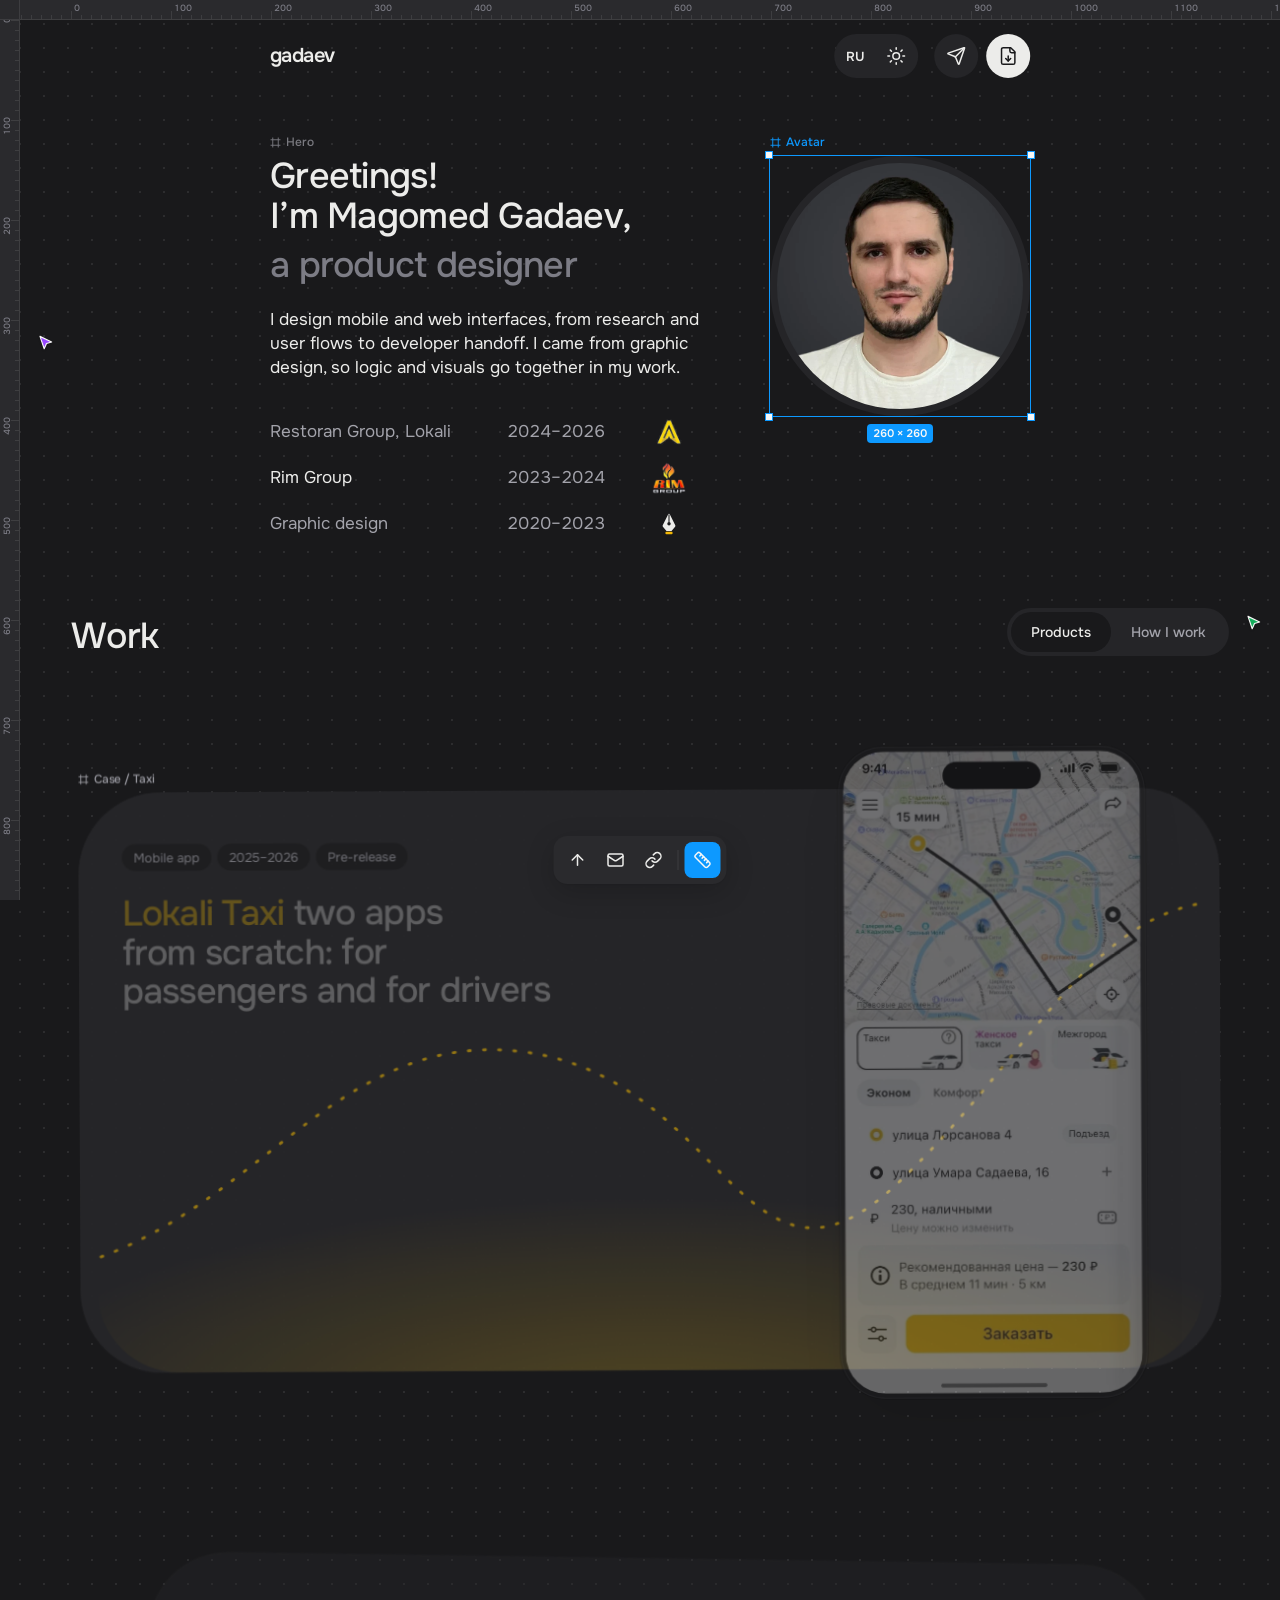
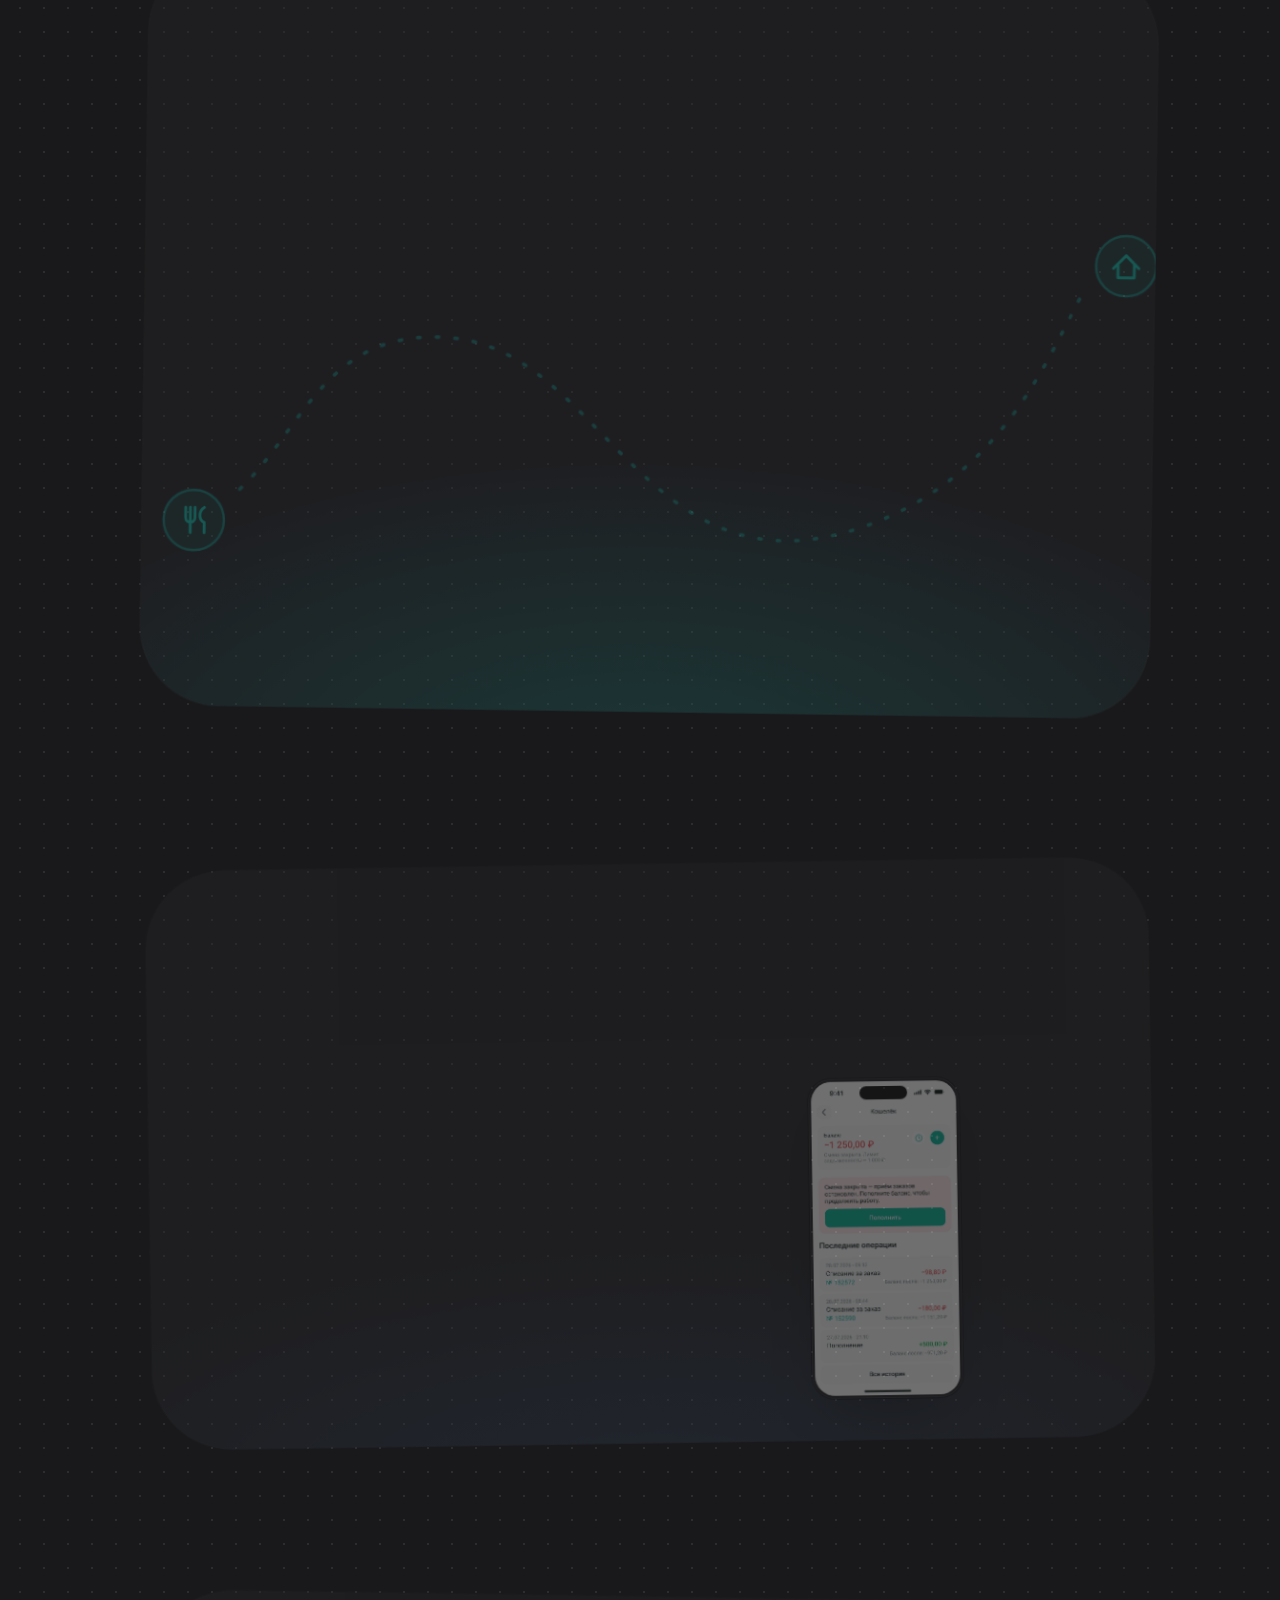
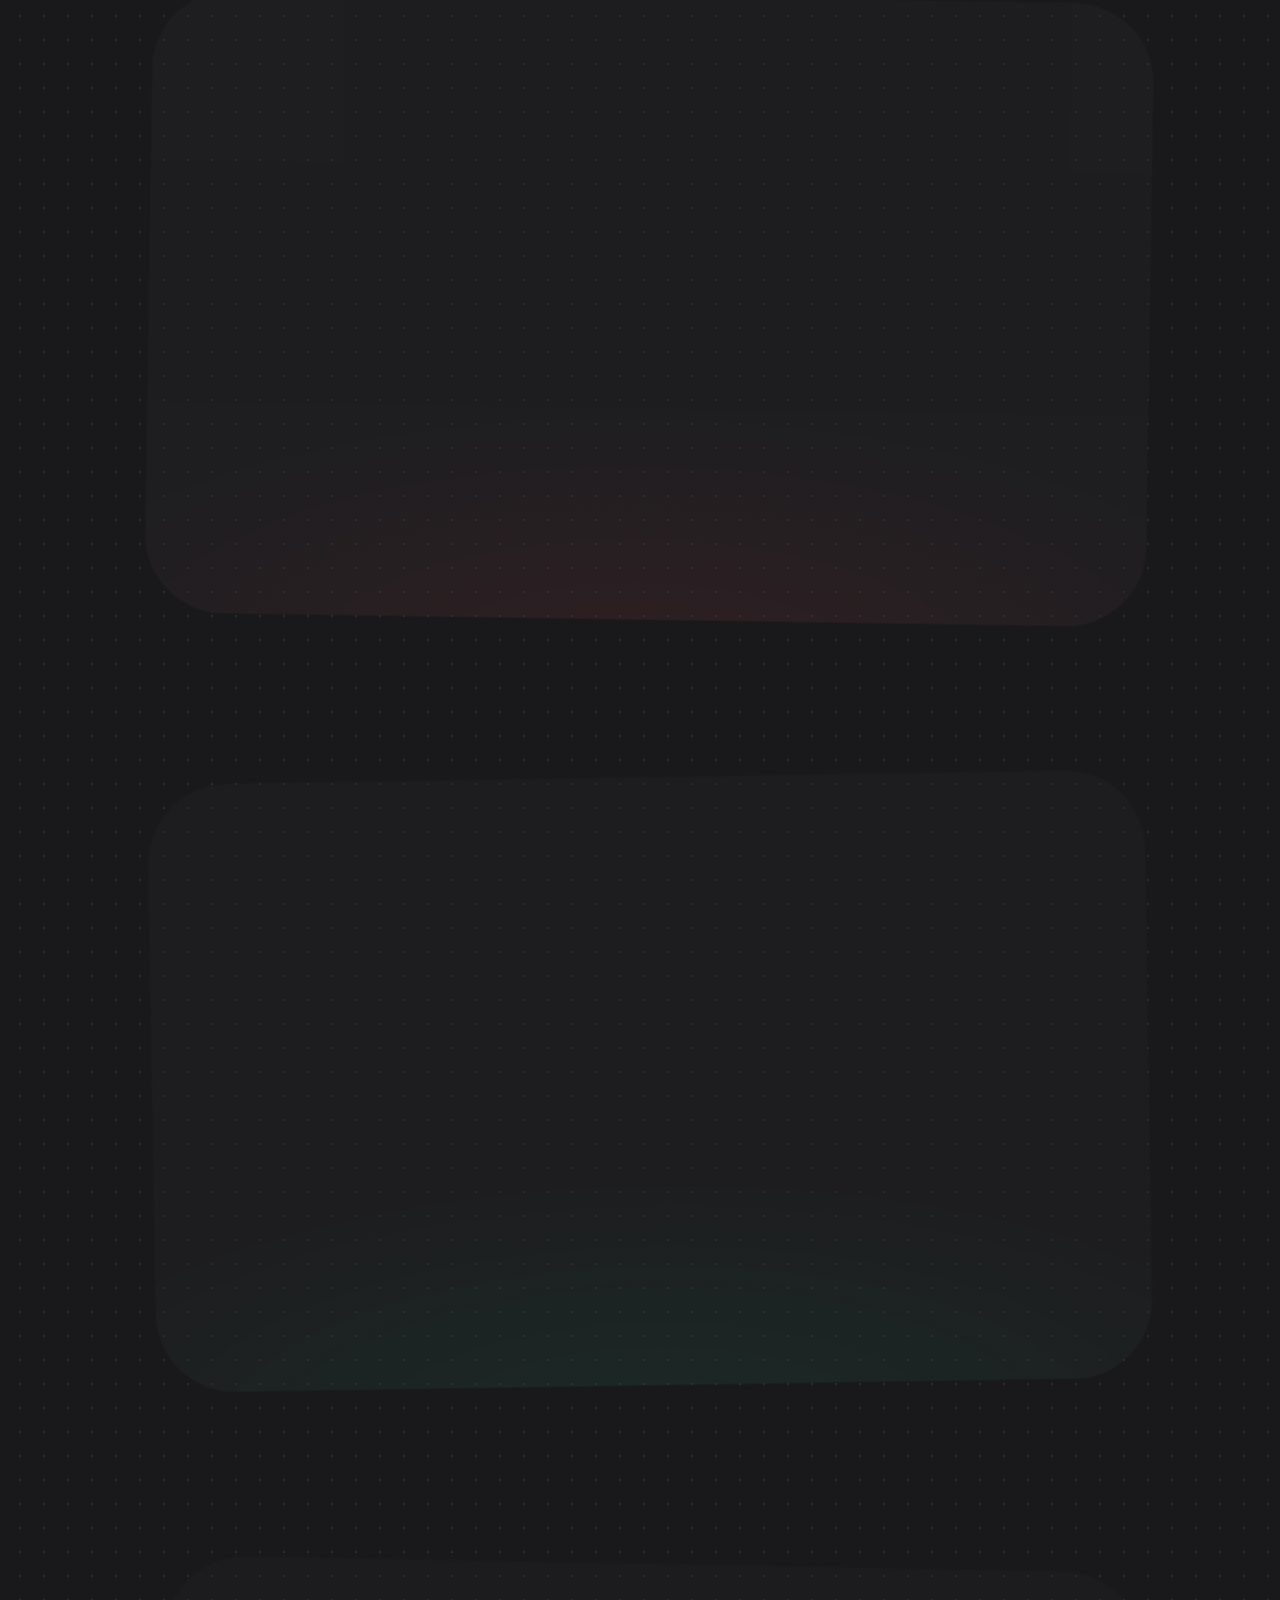
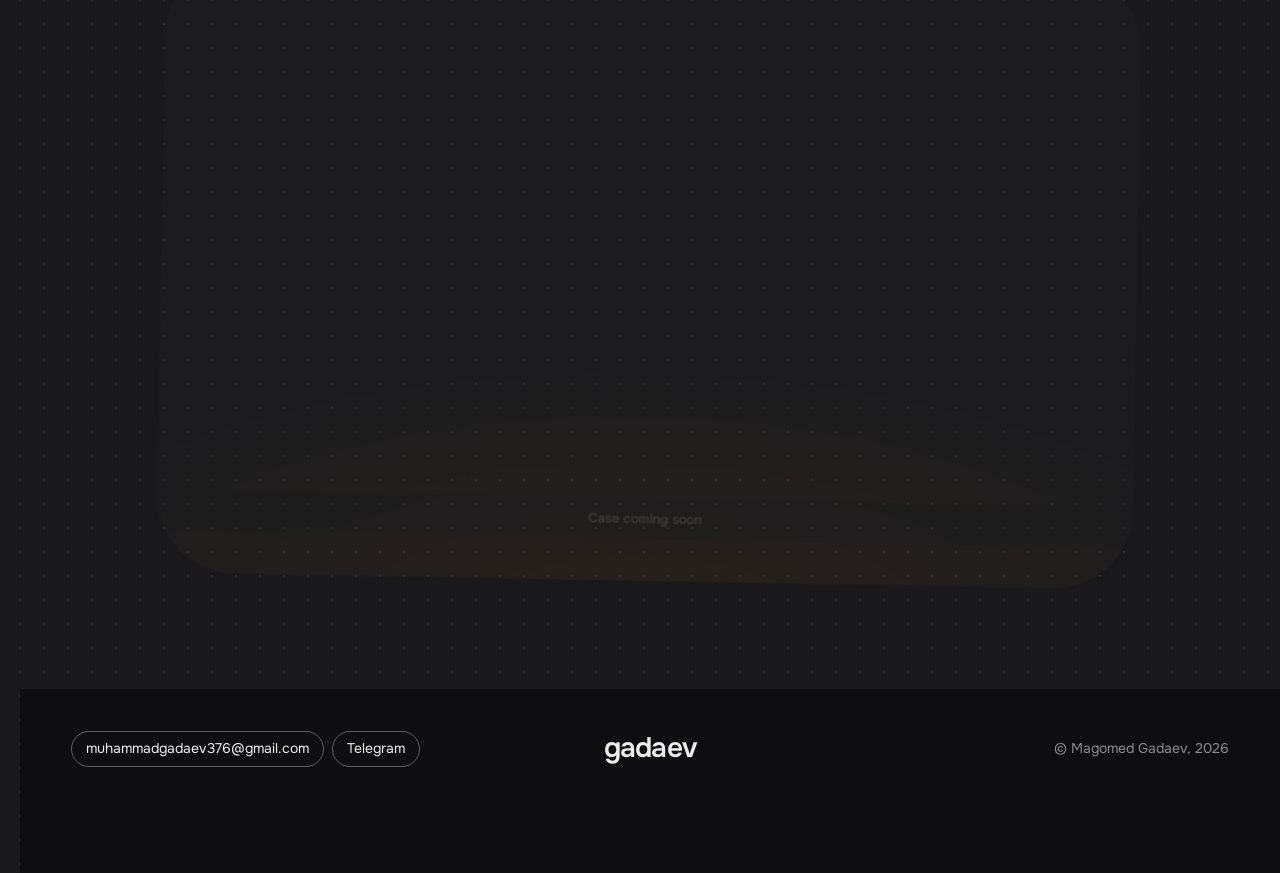
==== index.html @ 29cbfd42 "Кейс «Локали Ресторан» Страница кейса: контекст, тариф доставки с тремя схемами и информером, корзин" ====
<!doctype html>
<html class="fig" lang="ru" data-lang="ru" data-title-ru="Магомед Гадаев | Product Designer" data-title-en="Magomed Gadaev | Product Designer">
<head>
<meta charset="utf-8">
<!-- Страницы всегда перепроверяются у сервера: адреса стилей, скриптов и картинок несут хэш,
     поэтому кэшировать надо их, а не страницу, иначе правка доезжает только через десять минут. -->
<meta http-equiv="cache-control" content="no-cache">
<meta name="viewport" content="width=device-width, initial-scale=1, viewport-fit=cover">
<title>Магомед Гадаев | Product Designer</title>
<meta name="description" content="Проектирую мобильные и веб-интерфейсы: от исследований и пользовательских сценариев до передачи в разработку.">
<meta name="theme-color" content="#19191B">
<link rel="icon" type="image/svg+xml" href="favicon.svg">
<link rel="alternate icon" type="image/webp" href="assets/img/portrait-studio.webp?v=57e02b39">
<link rel="preload" href="assets/fonts/onest.woff" as="font" type="font/woff" crossorigin>
<link rel="stylesheet" href="assets/site.css?v=51813287">
<link rel="stylesheet" href="assets/figma.css?v=4b697b03">
<script>
// Тема и язык до первой отрисовки, чтобы не мигало. Выбор помним в браузере. Тема по умолчанию тёмная, язык — по системе.
(function () {
  var d = document.documentElement, s = {};
  try { s.theme = localStorage.getItem('theme'); s.lang = localStorage.getItem('lang'); } catch (e) {}
  var theme = s.theme || 'dark'; // по умолчанию тёмная, светлая — по переключателю
  var lang = s.lang || ((navigator.language || 'ru').slice(0, 2) === 'ru' ? 'ru' : 'en');
  d.dataset.theme = theme; d.dataset.lang = lang; d.lang = lang;
  if (lang === 'en' && d.dataset.titleEn) document.title = d.dataset.titleEn;
  try { if (localStorage.getItem('fig-clean') === '1') d.classList.add('fig-clean'); } catch (e) {}
  d.classList.add('js');
})();
</script>
</head>

<body>
<header class="bar">
  <div class="bar__in">
    <a class="wordmark" href="index.html">gadaev</a>
    <div class="bar__mid" data-bar-tabs aria-hidden="true"></div>
    <div class="bar__end">
      <div class="bar__settings" role="group" aria-label="Язык и тема / Language and theme">
      <button type="button" class="set-btn set-btn--text" data-toggle-lang aria-label="Switch to English / Переключить на русский"><span lang="ru">EN</span><span lang="en">RU</span></button>
      <button type="button" class="set-btn" data-toggle-theme aria-label="Сменить тему / Toggle theme">
        <svg class="i-moon" viewBox="0 0 24 24" fill="none" stroke="currentColor" stroke-width="1.8" stroke-linecap="round" stroke-linejoin="round" aria-hidden="true"><path d="M12 3a6 6 0 0 0 9 9 9 9 0 1 1-9-9Z"/></svg>
        <svg class="i-sun" viewBox="0 0 24 24" fill="none" stroke="currentColor" stroke-width="1.8" stroke-linecap="round" stroke-linejoin="round" aria-hidden="true"><circle cx="12" cy="12" r="4"/><path d="M12 2v2M12 20v2M4.93 4.93l1.41 1.41M17.66 17.66l1.41 1.41M2 12h2M20 12h2M6.34 17.66l-1.41 1.41M19.07 4.93l-1.41 1.41"/></svg>
      </button>
      </div>
      <a class="icon-btn" href="https://t.me/creaperson" aria-label="Telegram" title="Telegram">
        <svg viewBox="0 0 24 24" fill="none" stroke="currentColor" stroke-width="1.8" stroke-linecap="round" stroke-linejoin="round" aria-hidden="true"><path d="M14.54 21.69a.5.5 0 0 0 .94-.03l6.5-19a.5.5 0 0 0-.64-.63l-19 6.5a.5.5 0 0 0-.02.93l7.93 3.18a2 2 0 0 1 1.11 1.11z"/><path d="m21.85 2.15-10.94 10.94"/></svg>
      </a>
      <a class="icon-btn icon-btn--dark" href="assets/gadaev-cv.pdf?v=f227ba24" aria-label="Резюме, PDF / CV, PDF" title="CV, PDF">
        <svg viewBox="0 0 24 24" fill="none" stroke="currentColor" stroke-width="1.8" stroke-linecap="round" stroke-linejoin="round" aria-hidden="true"><path d="M15 2H6a2 2 0 0 0-2 2v16a2 2 0 0 0 2 2h12a2 2 0 0 0 2-2V7Z"/><path d="M14 2v4a2 2 0 0 0 2 2h4"/><path d="M12 18v-6"/><path d="m9 15 3 3 3-3"/></svg>
      </a>
    </div>
  </div>
</header>

<main>
  <section class="hero">
    <div class="wrap hero__grid" data-fig="Hero" data-fig-quiet>
      <div>
        <h1 class="reveal"><span lang="ru">Приветствую!<br> Я&nbsp;Магомед Гадаев,</span><span lang="en">Greetings!<br> I’m Magomed Gadaev,</span></h1>
        <p class="hero__role reveal" style="--d:40ms"><span lang="ru">продуктовый дизайнер</span><span lang="en">a product designer</span></p>
        <p class="hero__lead reveal" style="--d:80ms"><span lang="ru">Проектирую мобильные и веб-интерфейсы: от исследований и пользовательских сценариев до передачи в разработку. Пришёл из графического дизайна, поэтому логика и визуал у меня идут вместе.</span><span lang="en">I design mobile and web interfaces, from research and user flows to developer handoff. I came from graphic design, so logic and visuals go together in my work.</span></p>
        <ul class="jobs reveal" style="--d:160ms">
          <li><span><span lang="ru">Ресторан-групп, «Локали»</span><span lang="en">Restoran Group, Lokali</span></span><span>2024–2026</span><img class="jobs__logo" src="assets/img/logos/lokali.webp?v=a8883c66" width="160" height="160" alt=""></li>
          <li><span>Rim Group</span><span>2023–2024</span><img class="jobs__logo only-light" src="assets/img/logos/rim.webp?v=051f84e1" width="160" height="160" alt=""><img class="jobs__logo only-dark" src="assets/img/logos/rim-dark.webp?v=4b27d89c" width="160" height="160" alt=""></li>
          <li><span><span lang="ru">Графический дизайн</span><span lang="en">Graphic design</span></span><span>2020–2023</span><span class="jobs__logo jobs__logo--draw" aria-hidden="true"><svg viewBox="0 0 32 32"><path fill="currentColor" d="M16 3.5c.5 0 .9.3 1.1.7l6.6 13.4c.3.6.2 1.3-.2 1.8l-4.4 5.1h-6.2l-4.4-5.1c-.4-.5-.5-1.2-.2-1.8l6.6-13.4c.2-.4.6-.7 1.1-.7Z"/><circle cx="16" cy="15.6" r="2.1" fill="var(--bg)"/><path d="M16 4.6v8.9" stroke="var(--bg)" stroke-width="1.3" stroke-linecap="round"/><rect x="11.6" y="25.4" width="8.8" height="3.1" rx="1.2" fill="#F2B705"/></svg></span></li>
        </ul>
      </div>
      <div class="fig-avatar" data-fig="Avatar" data-fig-selected>
      <figure class="portrait reveal" style="--d:120ms">
        <img class="only-light" src="assets/img/portrait-studio.webp?v=57e02b39" width="640" height="640" alt="Магомед Гадаев">
        <img class="only-dark" src="assets/img/portrait-studio-dark.webp?v=6c4bc603" width="640" height="640" alt="Магомед Гадаев">
      </figure>
      </div>
    </div>
  </section>

  <section class="work" id="work" aria-labelledby="work-title">
    <div class="wrap">
      <div class="work__head">
        <h2 id="work-title"><span lang="ru">Работы</span><span lang="en">Work</span></h2>
        <div class="tabs" role="tablist">
          <button class="tab" role="tab" id="tab-product" aria-controls="panel-product" aria-selected="true"><span lang="ru">Продукт</span><span lang="en">Products</span></button>
          <button class="tab" role="tab" id="tab-how" aria-controls="panel-how" aria-selected="false" tabindex="-1"><span lang="ru">Как я работаю</span><span lang="en">How I work</span></button>
        </div>
      </div>

      <div class="cases" role="tabpanel" id="panel-product" aria-labelledby="tab-product">

        <div class="fig-card" data-fig="Case / Taxi">

          <article class="case case--taxi" style="--glow: 255 196 0" data-trailer>
          <div class="case__bg" aria-hidden="true"><svg class="cs-cover__route" viewBox="0 0 1200 720" preserveAspectRatio="xMidYMid slice"><path d="M-40 560 C 180 520, 260 300, 470 330 S 700 620, 860 470 S 1080 140, 1260 180"/></svg></div>
          <header class="case__head">
            <ul class="chips">
              <li><span lang="ru">Мобильное приложение</span><span lang="en">Mobile app</span></li>
              <li>2025–2026</li>
              <li><span lang="ru">Перед релизом</span><span lang="en">Pre-release</span></li>
            </ul>
            <h3><span lang="ru">Локали Такси <span class="soft">два приложения с нуля: для пассажира и для водителя</span></span><span lang="en">Lokali Taxi <span class="soft">two apps from scratch: for passengers and for drivers</span></span></h3>
          </header>
          <div class="case__demo case__demo--phone">
            <div class="phone phone--video"><div class="phone__screen">
              <video muted playsinline loop preload="metadata" poster="assets/img/taxi/trailer-poster.webp?v=9a2f6439" aria-label="Ролик: путь заказа такси от назначения цены до приложения водителя">
                <source src="assets/video/taxi-trailer.mp4?v=95da934e" type="video/mp4">
              </video>
              <span class="phone__island" aria-hidden="true"></span>
            </div></div>
          </div>
          <a class="btn btn--quiet case__open" href="taxi/index.html"><span lang="ru">Открыть кейс</span><span lang="en">Open case</span></a>
        </article>

        </div>

        <div class="fig-card" data-fig="Case / Delivery">

          <article class="case case--delivery" style="--glow: 20 184 166" data-trailer>
          <div class="case__bg" aria-hidden="true"><svg class="deliv-deco" viewBox="0 0 1200 720" preserveAspectRatio="xMidYMid slice">
            <defs><mask id="delivGap" maskUnits="userSpaceOnUse" x="0" y="0" width="1200" height="720"><rect width="1200" height="720" fill="#fff"/><circle cx="210" cy="560" r="40" fill="#000"/><circle cx="1010" cy="330" r="40" fill="#000"/></mask></defs>
            <path class="deliv-deco__path" d="M 210 560 C 300 520, 300 390, 430 400 S 600 620, 780 560 S 960 300, 1010 330" mask="url(#delivGap)"/>
            <g class="deliv-deco__pin" transform="translate(210 560)"><circle r="26"/><path d="M-7 -11 v9 a4 4 0 0 0 8 0 v-9 M-3 -11 v22 M9 -11 c-5 3 -5 11 0 13 v9" /></g>
            <g class="deliv-deco__pin" transform="translate(1010 330)"><circle r="26"/><path d="M-11 2 L0 -9 L11 2 M-7 -1 v11 h14 v-11" /></g>
          </svg></div>
          <header class="case__head">
            <ul class="chips">
              <li><span lang="ru">Мобильное приложение</span><span lang="en">Mobile app</span></li>
              <li>2025–2026</li>
              <li class="chip-link"><a href="https://apps.apple.com/ru/app/id1625790808" target="_blank" rel="noopener"><span lang="ru">App Store</span><span lang="en">App Store</span><svg viewBox="0 0 24 24" fill="none" stroke="currentColor" stroke-width="2" stroke-linecap="round" stroke-linejoin="round" aria-hidden="true"><path d="M7 7h10v10"/><path d="M7 17 17 7"/></svg></a></li>
            </ul>
            <h3><span lang="ru">Локали Доставка <span class="soft">редизайн до релиза и Live Activity</span></span><span lang="en">Lokali Delivery <span class="soft">redesign through to release and Live Activity</span></span></h3>
          </header>
          <div class="case__demo case__demo--video">
            <div class="phone phone--video"><div class="phone__screen">
            <video muted playsinline loop preload="metadata" poster="assets/img/food/trailer-poster.webp?v=73183f59" aria-label="Ролик: путь заказа еды от главной до статуса на экране блокировки">
              <source src="assets/video/food-trailer.mp4?v=cfcd6547" type="video/mp4">
            </video>
          </div></div>
          </div>
          <a class="btn btn--quiet case__open" href="delivery/index.html"><span lang="ru">Открыть кейс</span><span lang="en">Open case</span></a>
        </article>

        </div>

        <div class="fig-card" data-fig="Case / Wallet &amp; admin">

          <article class="case case--wallet" style="--glow: 59 111 182" data-trailer>
          <header class="case__head">
            <ul class="chips">
              <li><span lang="ru">Мобильное и десктоп</span><span lang="en">Mobile and desktop</span></li>
              <li>2025–2026</li>
              <li><span lang="ru">В проде</span><span lang="en">Live</span></li>
            </ul>
            <h3><span lang="ru">Кошелёк и админка <span class="soft">общая модель для водителя, курьера и ресторана</span></span><span lang="en">Wallet and admin <span class="soft">one model for drivers, couriers and restaurants</span></span></h3>
          </header>
          <div class="case__demo case__demo--desk">
            <div class="mac" aria-hidden="true">
              <div class="mac__screen"><img src="assets/img/money/admin-mac.webp?v=30d09be9" width="1670" height="1044" alt="" loading="lazy" decoding="async"></div>
              <div class="mac__base"></div>
            </div>
            <div class="phone phone--video"><div class="phone__screen">
              <video muted playsinline loop preload="metadata" poster="assets/img/money/roll-poster.webp?v=8a16f5a0" aria-label="Ролик: кошелёк ресторана от плюса до закрытой смены и журнал операций">
                <source src="assets/video/money-trailer.mp4?v=eebb0f7a" type="video/mp4">
              </video>
              <span class="phone__island" aria-hidden="true"></span>
            </div></div>
          </div>
          <a class="btn btn--quiet case__open" href="money/index.html"><span lang="ru">Открыть кейс</span><span lang="en">Open case</span></a>
        </article>

        </div>

        <div class="fig-card" data-fig="Case / Restaurant &amp; Crispy">

          <article class="case case--food" style="--glow: 228 52 52" data-trailer>
          <header class="case__head">
            <ul class="chips">
              <li><span lang="ru">Моноапп</span><span lang="en">Single-restaurant app</span></li>
              <li>2025–2026</li>
              <li class="chip-link"><a href="https://apps.apple.com/ru/app/id6779682555" target="_blank" rel="noopener"><span lang="ru">Crispy в App Store</span><span lang="en">Crispy on App Store</span><svg viewBox="0 0 24 24" fill="none" stroke="currentColor" stroke-width="2" stroke-linecap="round" stroke-linejoin="round" aria-hidden="true"><path d="M7 7h10v10"/><path d="M7 17 17 7"/></svg></a></li>
            </ul>
            <h3><span lang="ru">Crispy <span class="soft">моноапп партнёрского ресторана на движке «Локали»</span></span><span lang="en">Crispy <span class="soft">a single-restaurant app built on the Lokali engine</span></span></h3>
          </header>
          <div class="case__demo case__demo--duo">
            <div class="case__duo">
              <div class="case__duo-demo"><div class="ui-order" data-ui data-order>
              <div class="ui-order__guest">
                <span class="ui-order__cap">Crispy · <span lang="ru">гость</span><span lang="en">guest</span></span>
                <div class="ui-seg ui-seg--red" role="group">
                  <button type="button" aria-pressed="true" data-o="go"><span lang="ru">С собой</span><span lang="en">To go</span></button>
                  <button type="button" aria-pressed="false" data-o="here"><span lang="ru">В ресторане</span><span lang="en">Dine in</span></button>
                </div>
              </div>
              <span class="ui-order__arrow" aria-hidden="true"></span>
              <div class="ui-order__kitchen">
                <span class="ui-order__cap"><span lang="ru">Кухня · Л.Ресторан</span><span lang="en">Kitchen · L.Restaurant</span></span>
                <div class="ui-order__card">
                  <span class="ui-order__icon" data-o-icon aria-hidden="true"></span>
                  <span class="ui-order__num"><span lang="ru">Заказ</span><span lang="en">Order</span> #536</span>
                  <span class="ui-order__chip" data-o-chip></span>
                </div>
              </div>
            </div></div>
              <div class="phone phone--video"><div class="phone__screen">
                <video muted playsinline loop preload="metadata" poster="assets/img/crispy/trailer-poster.webp?v=7810a8c8" aria-label="Ролик: путь заказа в Crispy от заставки до выбора точки самовывоза">
                  <source src="assets/video/crispy-trailer.mp4?v=6a31a10f" type="video/mp4">
                </video>
                <span class="phone__island" aria-hidden="true"></span>
              </div></div>
            </div>
          </div>
          <a class="btn btn--quiet case__open" href="crispy/index.html"><span lang="ru">Открыть кейс</span><span lang="en">Open case</span></a>
        </article>

        </div>

        <div class="fig-card" data-fig="Case / L.Restaurant">

          <article class="case case--rest" style="--glow: 16 185 129">
          <header class="case__head">
            <ul class="chips">
              <li><span lang="ru">Для сотрудников</span><span lang="en">Staff app</span></li>
              <li>2024–2026</li>
              <li class="chip-link"><a href="https://apps.apple.com/ru/app/id6766522570" target="_blank" rel="noopener"><span lang="ru">App Store</span><span lang="en">App Store</span><svg viewBox="0 0 24 24" fill="none" stroke="currentColor" stroke-width="2" stroke-linecap="round" stroke-linejoin="round" aria-hidden="true"><path d="M7 7h10v10"/><path d="M7 17 17 7"/></svg></a></li>
            </ul>
            <h3><span lang="ru">Локали Ресторан <span class="soft">приложение зала и кухни: заказы, меню и тариф доставки</span></span><span lang="en">Lokali Restaurant <span class="soft">an app for the floor and the kitchen: orders, menu and delivery tariff</span></span></h3>
          </header>
          <div class="case__demo case__demo--peek">
            <div class="phone"><div class="phone__screen">
              <img src="assets/img/rest/orders-peek.webp?v=befa8a47" width="750" height="1624" alt="Экран заказов: карточки с типом выдачи" loading="lazy" decoding="async"><span class="phone__island" aria-hidden="true"></span>
            </div></div>
          </div>
          <a class="btn btn--quiet case__open" href="rest/index.html"><span lang="ru">Открыть кейс</span><span lang="en">Open case</span></a>
        </article>

          </div>

          <div class="fig-card" data-fig="Case / Rim Group">
          <article class="case case--rim" style="--glow: 226 90 0">
          <header class="case__head">
            <ul class="chips">
              <li><span lang="ru">Корпоративный сайт</span><span lang="en">Corporate website</span></li>
              <li>2023–2024</li>
              <li><span lang="ru">30+ страниц</span><span lang="en">30+ pages</span></li>
            </ul>
            <h3><span lang="ru">Rim Group <span class="soft">корпоративный сайт промышленного холдинга</span></span><span lang="en">Rim Group <span class="soft">corporate website for an industrial holding</span></span></h3>
          </header>
          <div class="case__demo">
            <div class="ui-rim" data-ui data-rim>
              <div class="ui-rim__bar" aria-hidden="true"><i></i><i></i><i></i><span>rimgroup.ru</span></div>
              <div class="ui-rim__page" data-rim-page="before" aria-hidden="true">
                <div class="ui-rim__before"><b></b><b></b><b></b><b></b><b></b><b></b><s></s><s></s><s></s><s></s><s></s><s></s></div>
                <div class="ui-rim__after"><em></em><u></u><u></u><u></u><u></u><u></u><u></u></div>
              </div>
              <div class="ui-seg ui-seg--orange" role="group">
                <button type="button" aria-pressed="true" data-r="before"><span lang="ru">Было</span><span lang="en">Before</span></button>
                <button type="button" aria-pressed="false" data-r="after"><span lang="ru">Стало</span><span lang="en">After</span></button>
              </div>
            </div>
          </div>
          <span class="btn btn--quiet case__soon" aria-disabled="true"><span lang="ru">Кейс скоро появится</span><span lang="en">Case coming soon</span></span>
        </article>

        </div>
      </div>

      <div class="how" role="tabpanel" id="panel-how" aria-labelledby="tab-how" hidden>
        <div class="fig-card" data-fig="How / 1 Pain first">
          <article class="how__item">
          <h3><span lang="ru">Сначала проверяю, есть ли проблема</span><span lang="en">First I check the problem is real</span></h3>
          <div>
            <p lang="ru">Продакт предложил дать пассажиру поднимать цену во время поиска машины. Я сам ждал машину дольше, чем обещала карта, хотя машины вокруг были. Прежде чем рисовать, я расспросил около 50–60 водителей. Почти все сказали одно: короткие и дешёвые поездки они пропускают намеренно.</p>
            <p lang="ru">Значит, долгий поиск объясняется ценой. Гипотеза подтвердилась, и я спроектировал поднятие цены прямо на экране поиска.</p>
            <p lang="en">The PM suggested letting passengers raise the fare while a car is being found. I had waited for a car longer than the map promised while cars stood all around. Before drawing anything, I asked 50–60 drivers about it. Almost all said the same: they skip short, cheap rides on purpose.</p>
            <p lang="en">So the long search came down to the price. The hypothesis held, and I designed the fare raise right on the search screen.</p>
          </div>
        </article>
        </div>
        <div class="fig-card" data-fig="How / 2 Systems">
          <article class="how__item">
          <h3><span lang="ru">Строю систему, а не отдельные экраны</span><span lang="en">I build systems, not separate screens</span></h3>
          <div>
            <p lang="ru">В такси я собрал дизайн-систему на 90 семантических токенах в двух темах с проверкой контраста. Библиотеку свёл с 400 фреймов до 150 состояний компонентов.</p>
            <p lang="ru">Цвета живут в токенах, поэтому тёмная тема и правки цвета расходятся по всем экранам сразу.</p>
            <p lang="en">For the taxi app I built a design system on 90 semantic tokens in two themes with contrast checks, and cut the library from 400 frames to 150 component states.</p>
            <p lang="en">Colours live in tokens, so the dark theme and colour changes reach every screen at once.</p>
          </div>
        </article>
        </div>
        <div class="fig-card" data-fig="How / 3 Figma + AI">
          <article class="how__item">
          <h3><span lang="ru">Работаю с Figma через ИИ</span><span lang="en">I work with Figma through AI</span></h3>
          <div>
            <p lang="ru">Подключаю модель к рабочему файлу Figma через MCP. Она вносит массовые правки сразу по десяткам экранов и проверяет файл перед сдачей в разработку: элементы, которые сливаются с фоном, мёртвые экраны, оборванные связи прототипа.</p>
            <p lang="ru">Типовая задача сократилась с двух дней до половины дня. Результат после модели я каждый раз проверяю сам.</p>
            <p lang="en">I connect a model to the working Figma file through MCP. It makes bulk edits across dozens of screens and audits the file before handoff: elements that blend into the background, dead screens, broken prototype links.</p>
            <p lang="en">A typical task went from two days to half a day. I review every result myself.</p>
          </div>
        </article>
        </div>
        <div class="fig-card" data-fig="How / 4 Handoff">
          <article class="how__item">
          <h3><span lang="ru">Довожу до разработки и передаю дальше</span><span lang="en">I see it through and hand it over</span></h3>
          <div>
            <p lang="ru">Сверяю сборку с макетом и отдаю разработчикам список расхождений. Под конец работы участвовал в найме второго продуктового дизайнера: провёл техническое интервью, адаптировал его и передал направление по документации.</p>
            <p lang="en">I check builds against the design and give developers a list of differences. Near the end I helped hire a second product designer: ran the technical interview, onboarded him and handed over the area with documentation.</p>
          </div>
        </article>
        </div>
      </div>
    </div>
  </section>
</main>
<footer class="foot">
  <div class="wrap foot__in">
    <div class="foot__links">
      <a class="foot__pill" href="mailto:muhammadgadaev376@gmail.com">muhammadgadaev376@gmail.com</a>
      <a class="foot__pill" href="https://t.me/creaperson">Telegram</a>
    </div>
    <a class="foot__mark" href="index.html">gadaev</a>
    <p class="foot__copy">© <span lang="ru">Магомед Гадаев</span><span lang="en">Magomed Gadaev</span>, 2026</p>
  </div>
</footer>
<script src="assets/site.js?v=2742a618" defer></script>
<script src="assets/figma.js?v=7d42030b" defer></script>
</body>
</html>
---- assets/site.css ----
@font-face {
  font-family: "Onest";
  src: url("fonts/onest.woff") format("woff");
  font-weight: 100 900;
  font-display: swap;
}

:root {
  --bg: #FFFFFF;
  --bg-rgb: 255 255 255;
  --tint-rgb: 28 28 31;
  --surface: #F5F5F5;
  --surface-2: #EDEDED;
  --ink: #1C1C1F;
  --muted: #64646B;
  --soft: #86868D;       /* светлый серый для роли в герое, 3:1 — норма для крупного текста */
  --portrait-bg: #EDEDED;
  --tile: #FFFFFF;
  --line: rgb(25 25 25 / 0.1);
  --accent: #1C1C1F;
  --accent-ink: #F7F7F6;
  --field: #1C1C1F;
  --field-ink: #F7F7F6;
  --field-muted: #A3A3AA;

  --step-small: 0.875rem;
  --step-body: 1.0625rem;
  --step-lead: 1.0625rem;
  --step-head: clamp(1.625rem, 1.3rem + 1.2vw, 2.25rem);
  --step-display: clamp(1.75rem, 1.4rem + 1.4vw, 2.25rem);

  --margin: clamp(20px, 4vw, 56px);
  --max: 1160px;
  --max-hero: 760px;
  --gap-section: clamp(96px, 12vw, 200px);
  --radius: clamp(24px, 2.8vw, 40px);
  --radius-card: clamp(32px, 6.5vw, 96px);
  --ease-out: cubic-bezier(0.23, 1, 0.32, 1);
  --ease-in-out: cubic-bezier(0.77, 0, 0.175, 1);
}

/* Тёмная тема: те же роли, другие значения. Без чистого чёрного и белого */
:root[data-theme="dark"] {
  --bg: #141416;
  --bg-rgb: 20 20 22;
  --tint-rgb: 0 0 0;
  --surface: #1C1C1F;
  --surface-2: #26262A;
  --ink: #ECECEA;
  --muted: #A3A3AB;
  --soft: #7C7C85;
  --portrait-bg: #2A2A2E;
  --tile: #2A2A2E;
  --line: rgb(236 236 234 / 0.13);
  --accent: #ECECEA;
  --accent-ink: #141416;
  --field: #0E0E10;
  --field-ink: #ECECEA;
  --field-muted: #8A8A92;
  color-scheme: dark;
}
:root { color-scheme: light; }

/* Язык: оба варианта текста в разметке, показываем нужный */
html[data-lang="ru"] body [lang="en"], html[data-lang="en"] body [lang="ru"] { display: none !important; }

*, *::before, *::after { box-sizing: border-box; }
html { -webkit-text-size-adjust: 100%; scroll-padding-top: 88px; }
body {
  margin: 0;
  transition: background-color 300ms var(--ease-out), color 300ms var(--ease-out);
  background: var(--bg);
  color: var(--ink);
  font-family: "Onest", system-ui, sans-serif;
  font-size: var(--step-body);
  line-height: 1.4;
  -webkit-font-smoothing: antialiased;
  text-rendering: optimizeLegibility;
}
img { display: block; max-width: 100%; height: auto; }
h1, h2, h3, p { margin: 0; }
h1, h2, h3 { font-weight: 500; letter-spacing: -0.02em; line-height: 1.05; text-wrap: balance; }
p { text-wrap: pretty; }
a { color: var(--ink); text-decoration-thickness: 1px; text-underline-offset: 0.18em; }
a:hover { text-decoration-thickness: 2px; }
::selection { background: var(--accent); color: var(--accent-ink); }
:focus-visible { outline: 2px solid var(--accent); outline-offset: 3px; border-radius: 2px; }
.visually-hidden { position: absolute; width: 1px; height: 1px; overflow: hidden; clip: rect(0 0 0 0); white-space: nowrap; }
.wrap { width: min(100% - 2 * var(--margin), var(--max)); margin-inline: auto; }

/* Шапка */
.bar { position: sticky; top: 0; z-index: 10; }
/* Прозрачная шапка: под ней мягкая тёмная дымка сверху, чтобы кнопки читались поверх карточек */
.bar::before {
  content: ""; position: absolute; inset: 0 0 -48px 0; pointer-events: none;
  background: linear-gradient(to bottom, rgb(var(--tint-rgb) / 0.26), rgb(var(--tint-rgb) / 0.1) 55%, rgb(var(--tint-rgb) / 0)); /* taste-skill-ignore: скрим под шапкой по брифу */
  opacity: 0; transition: opacity 400ms var(--ease-out);
}
.bar.is-scrolled::before { opacity: 1; }
/* Плавный блюр под шапкой: сильнее у верхнего края, к низу сходит на нет — без жёсткой границы.
   В тёмной теме чёрная дымка на тёмном холсте не видна, поэтому там тон плотнее, а блюр делает основную работу */
.bar::before {
  -webkit-backdrop-filter: blur(14px); backdrop-filter: blur(14px);
  -webkit-mask-image: linear-gradient(to bottom, #000 0, #000 55%, transparent); mask-image: linear-gradient(to bottom, #000 0, #000 55%, transparent); /* taste-skill-ignore: прогрессивный блюр шапки */
}
:root[data-theme="dark"] .bar::before {
  background: linear-gradient(to bottom, rgb(var(--tint-rgb) / 0.62), rgb(var(--tint-rgb) / 0.3) 55%, rgb(var(--tint-rgb) / 0)); /* taste-skill-ignore: скрим под шапкой */
}
.bar__in { display: flex; align-items: center; justify-content: space-between; gap: 16px; height: 72px; width: min(100% - 2 * var(--margin), var(--max)); margin-inline: auto; position: relative; }
.wordmark, .bar__end { transition: transform 700ms var(--ease-out); }
.bar__end { display: flex; align-items: center; gap: 8px; }
.wordmark { color: var(--ink); text-decoration: none; font-weight: 600; font-size: 1.25rem; letter-spacing: -0.03em; }
.bar__link { color: var(--ink); text-decoration: none; font-size: var(--step-small); }
/* Вкладки в шапке: появляются, когда настоящие уехали за край */
.bar__mid { position: absolute; left: 50%; top: 50%; translate: -50% -50%; opacity: 0; transform: translateY(-8px) scale(0.96); pointer-events: none; transition: opacity 300ms var(--ease-out), transform 400ms var(--ease-out); }
.bar.is-docked .bar__mid { opacity: 1; transform: none; pointer-events: auto; }
.bar__link:hover { color: var(--muted); }

/* Кнопка: одна форма на весь сайт */
.btn {
  display: inline-flex; align-items: center; justify-content: center;
  min-height: 44px; padding: 0 22px; border-radius: 999px;
  background: var(--accent); color: var(--accent-ink);
  font: 600 var(--step-small)/1 "Onest", system-ui, sans-serif;
  text-decoration: none;
  transition: transform 160ms var(--ease-out), background-color 160ms var(--ease-out);
}
.btn:hover { background: #3A3A40; }
.btn:active { transform: scale(0.97); }
.icon-btn { display: inline-grid; place-items: center; width: 44px; height: 44px; border-radius: 999px; background: var(--surface); color: var(--ink); transition: background-color 160ms var(--ease-out), transform 160ms var(--ease-out), translate 140ms var(--ease-out), scale 140ms var(--ease-out); }
.icon-btn svg { width: 20px; height: 20px; }
/* Как у референса: при наведении кнопка увеличивается на 10% и чуть отходит наружу от соседней */
@media (hover: hover) and (pointer: fine) {
  .bar__end .icon-btn:hover { scale: 1.1; }
  .bar__end > .icon-btn:nth-child(2):hover { translate: -3px 0; }
  .bar__end .icon-btn:last-child:hover { translate: 2px 0; }
}
.icon-btn:active { transform: scale(0.94); }
.icon-btn--dark { background: var(--ink); color: var(--bg); }
.icon-btn { border: 0; cursor: pointer; font: inherit; }
.bar__settings { display: inline-flex; align-items: center; gap: 2px; padding: 3px; margin-right: 8px; border-radius: 999px; background: var(--surface); }
.set-btn { display: inline-grid; place-items: center; width: 38px; height: 38px; border: 0; border-radius: 999px; background: transparent; color: var(--ink); cursor: pointer; transition: background-color 160ms var(--ease-out), scale 140ms var(--ease-out); }
.set-btn svg { width: 20px; height: 20px; }
.set-btn--text { font: 600 13px/1 "Onest", system-ui, sans-serif; letter-spacing: 0.02em; }
@media (hover: hover) and (pointer: fine) { .set-btn:hover { background: var(--bg); scale: 1.1; } }
.set-btn:active { scale: 0.94; }
.icon-btn--text { font: 600 13px/1 "Onest", system-ui, sans-serif; letter-spacing: 0.02em; }
.i-sun { display: none; }
.only-dark { display: none; }
:root[data-theme="dark"] .only-dark { display: block; }
:root[data-theme="dark"] .only-light { display: none; }
:root[data-theme="dark"] .i-sun { display: block; }
:root[data-theme="dark"] .i-moon { display: none; }
.btn--quiet { background: var(--surface); color: var(--ink); }
.btn--quiet:hover { background: var(--surface-2); }

/* Герой */
.hero { padding-block: clamp(32px, 5vw, 72px) clamp(56px, 5vw, 72px); }
.hero__grid { width: min(100% - 2 * var(--margin), var(--max-hero)); display: grid; grid-template-columns: minmax(0, 1fr) 260px; gap: clamp(32px, 5vw, 64px); align-items: start; }
.hero h1 { font-size: var(--step-display); line-height: 1.12; }
.hero__role { margin-top: 10px; font-size: var(--step-display); color: var(--soft); font-weight: 500; letter-spacing: -0.02em; line-height: 1.05; }
.hero__lead { margin-top: 24px; max-width: 30em; font-size: var(--step-lead); line-height: 1.4; }
/* Фото на светлом студийном фоне в кольце-паспарту, как у Бондаря; кольцо цвета фрейма, поэтому работает в обеих темах */
.portrait { margin: 0; aspect-ratio: 1; padding: clamp(5px, 2.6%, 8px); background: var(--surface); position: relative; overflow: hidden; border-radius: 50%; }
.portrait img { width: 100%; height: 100%; object-fit: cover; border-radius: 50%; }
.portrait--pending { display: grid; place-items: center; color: var(--muted); font-size: var(--step-small); }

.jobs { list-style: none; padding: 0; margin: 32px 0 0; display: grid; gap: 6px; }
.jobs li { display: grid; grid-template-columns: 13em 7.5em 36px; align-items: center; gap: 16px; padding-block: 2px; }
.jobs li span:nth-child(2) { color: var(--muted); font-variant-numeric: tabular-nums; }
.jobs__logo { width: 36px; height: 36px; object-fit: contain; }
.jobs__logo--draw { display: grid; place-items: center; background: transparent; color: var(--ink); }
.jobs__logo--draw svg { width: 26px; height: 26px; }

/* Работы */
.work { padding-bottom: var(--gap-section); }
.work__head { display: flex; flex-wrap: wrap; align-items: end; justify-content: space-between; gap: 24px; margin-bottom: 40px; }
.work__head h2 { font-size: var(--step-head); }
.tabs { display: inline-flex; background: var(--surface); border-radius: 999px; padding: 4px; position: relative; isolation: isolate; }
/* Подложка выбранной вкладки — отдельный слой, который переезжает (ставит site.js) */
.tabs__pill { position: absolute; top: 4px; bottom: 4px; left: 4px; z-index: -1; border-radius: 999px; background: var(--bg);
  transition: transform 380ms var(--ease-out), width 380ms var(--ease-out), background-color 300ms var(--ease-out); }
.tabs.has-pill .tab[aria-selected="true"] { background: transparent; }
.tab {
  appearance: none; border: 0; cursor: pointer;
  min-height: 40px; padding: 0 20px; border-radius: 999px;
  background: transparent; color: var(--muted);
  font: 500 var(--step-small)/1 "Onest", system-ui, sans-serif;
  transition: background-color 200ms var(--ease-out), color 200ms var(--ease-out);
}
.tab:hover { color: var(--ink); }
.tab[aria-selected="true"] { background: var(--bg); color: var(--ink); }

.cases { display: grid; gap: clamp(16px, 2vw, 24px); }
/* Карточка кейса: плашки и двухтонный заголовок сверху, живой кусок интерфейса по центру,
   мягкое свечение цвета продукта снизу, кнопка в правом нижнем углу */
.case {
  position: relative; overflow: hidden; isolation: isolate;
  display: grid; grid-template-rows: auto 1fr; gap: 24px;
  min-height: clamp(520px, 46vw, 660px);
  padding: clamp(24px, 3.4vw, 48px);
  border-radius: var(--radius-card);
  background: var(--surface);
}
.case::after { /* свечение цвета продукта; taste-skill-ignore: осознанное решение по брифу */
  content: ""; position: absolute; inset: auto -10% -45% -10%; height: 75%; z-index: -1; pointer-events: none;
  background: radial-gradient(closest-side, rgb(var(--glow) / 0.30), rgb(var(--glow) / 0)); /* taste-skill-ignore */
}
:root[data-theme="dark"] .case::after { background: radial-gradient(closest-side, rgb(var(--glow) / 0.26), rgb(var(--glow) / 0)); } /* taste-skill-ignore */
/* Блик за курсором, как у Мейриева: нейтральный свет (не цвет продукта), небольшое пятно поверх содержимого
   и тонкая светлая кромка по контуру карточки, пока курсор внутри */
.case::before { /* taste-skill-ignore: эффект по брифу */
  content: ""; position: absolute; inset: 0; z-index: 3; border-radius: inherit; pointer-events: none; opacity: 0;
  background: radial-gradient(580px circle at var(--mx, 50%) var(--my, 50%), rgb(28 28 31 / 0.022), transparent 72%); /* taste-skill-ignore */
  box-shadow: inset 0 0 0 1px rgb(28 28 31 / 0.055); /* taste-skill-ignore: кромка при наведении */
  transition: opacity 560ms ease-out;
}
@media (hover: hover) and (pointer: fine) { .case:hover::before { opacity: 1; } }
:root[data-theme="dark"] .case::before {
  background: radial-gradient(580px circle at var(--mx, 50%) var(--my, 50%), rgb(255 255 255 / 0.05), transparent 72%); /* taste-skill-ignore */
  box-shadow: inset 0 0 0 1px rgb(255 255 255 / 0.075); /* taste-skill-ignore */
}
.case__head { position: relative; z-index: 1; display: grid; gap: 16px; align-content: start; }
.case h3 { font-size: var(--step-head); max-width: 18em; line-height: 1.1; }
.case h3 .soft { color: var(--ink); }
/* Название продукта в цвете продукта; цвета подобраны под контраст в каждой теме */
.case h3 > span { color: var(--title, var(--ink)); }
.case--taxi { --title: #F5B800; }  .case--delivery { --title: #0F8F82; }  .case--wallet { --title: #3B6FB6; }
.case--food { --title: #D62F2F; }  .case--rim { --title: #D45200; }  .case--rest { --title: #0E8C6B; }
:root[data-theme="dark"] .case--taxi { --title: #FFC400; }  :root[data-theme="dark"] .case--delivery { --title: #2DD4BF; }
:root[data-theme="dark"] .case--wallet { --title: #7FA8E8; }  :root[data-theme="dark"] .case--food { --title: #FF6464; }
:root[data-theme="dark"] .case--rim { --title: #FF8A3D; }  :root[data-theme="dark"] .case--rest { --title: #34D399; }
.chips { list-style: none; margin: 0; padding: 0; display: flex; flex-wrap: wrap; gap: 6px; }
.chips li { padding: 6px 12px; border-radius: 999px; background: var(--bg); font-size: 13px; line-height: 1.2; color: var(--muted); }
/* Плашка-ссылка на стор: тот же вид, но тёмный текст, стрелка и отклик на наведение — видно, что нажимается */
.chips li.chip-link { padding: 0; }
.chip-link a { display: inline-flex; align-items: center; gap: 4px; padding: 6px 10px 6px 12px; border-radius: inherit; color: var(--ink); text-decoration: none;
  transition: background-color 160ms var(--ease-out), color 160ms var(--ease-out); }
.chip-link svg { width: 13px; height: 13px; transition: transform 200ms var(--ease-out); }
@media (hover: hover) and (pointer: fine) { .chip-link a:hover { background: var(--ink); color: var(--bg); } .chip-link a:hover svg { transform: translate(1px, -1px); } }
.case__demo { position: relative; z-index: 1; display: grid; place-items: center; padding-bottom: 56px; }
.case__open { position: absolute; z-index: 2; right: clamp(24px, 3.4vw, 48px); bottom: clamp(24px, 3.4vw, 48px); background: var(--bg); }
.case__open:hover { background: var(--ink); color: var(--bg); }

/* Карточка такси: карта растворяется слева, телефон справа выходит за верх карточки */
:root {
  --map-ground: #F2EFE8; --map-block: #E7E3DA; --map-road: #FFFFFF; --map-park: #D6EACB;
  --map-water: #B9D8F1; --map-avenue: #FFE08A; --map-avenue-edge: #F1C766;
}
:root[data-theme="dark"] {
  --map-ground: #1E1F23; --map-block: #26272C; --map-road: #34353B; --map-park: #23322A;
  --map-water: #1D2E40; --map-avenue: #5A4B22; --map-avenue-edge: #4A3E1C;
}
.case--taxi { overflow: visible; min-height: clamp(560px, 46vw, 660px); margin-top: 72px; }
.case--taxi::after { display: none; }
.case--taxi::before { border-radius: inherit; }
.case__bg { position: absolute; inset: 0; z-index: -2; border-radius: inherit; overflow: hidden; pointer-events: none; }
.case__bg .map { position: absolute; inset: 0; width: 72%; height: 100%; opacity: 0.6;
  -webkit-mask-image: linear-gradient(to right, #000 25%, transparent 92%), linear-gradient(to bottom, transparent 0, transparent 30%, #000 62%, #000 78%, transparent); /* taste-skill-ignore: растворение карты */
  -webkit-mask-composite: source-in; mask-image: linear-gradient(to right, #000 25%, transparent 92%), linear-gradient(to bottom, transparent 0, transparent 30%, #000 62%, #000 78%, transparent); mask-composite: intersect; } /* taste-skill-ignore: растворение карты */
.case__bg::after { /* жёлтое свечение снизу, внутри скругления */ /* taste-skill-ignore */
  content: ""; position: absolute; inset: auto -10% -45% -10%; height: 75%;
  background: radial-gradient(closest-side, rgb(var(--glow) / 0.30), rgb(var(--glow) / 0)); } /* taste-skill-ignore */
:root[data-theme="dark"] .case__bg::after { background: radial-gradient(closest-side, rgb(var(--glow) / 0.22), rgb(var(--glow) / 0)); } /* taste-skill-ignore */
.case--taxi .case__head { max-width: 46%; }
:root[data-theme="dark"] .case__bg .map { opacity: 0.45; }
.case__demo--phone { position: absolute; top: -72px; right: clamp(32px, 7%, 96px); padding: 0; display: grid; justify-items: center; gap: 12px; }
.phone__note { font-size: 12px; color: var(--muted); }

/* Мокап телефона, собранный кодом */
.phone { width: 300px; aspect-ratio: 300 / 640; padding: 11px; border-radius: 52px; background: #111113;
  box-shadow: inset 0 0 0 2px #2B2B2F, 0 40px 80px -30px rgb(0 0 0 / 0.45); } /* taste-skill-ignore: мокап устройства */
.phone__screen { position: relative; height: 100%; border-radius: 42px; overflow: hidden; background: var(--map-ground); }
:root[data-theme="dark"] .phone__screen { --map-ground: #F2EFE8; --map-block: #E7E3DA; --map-road: #FFFFFF; --map-park: #D6EACB; --map-water: #B9D8F1; --map-avenue: #FFE08A; --map-avenue-edge: #F1C766; }
.phone__map, .phone__map .map, .phone__route { position: absolute; inset: 0; width: 100%; height: 100%; }
.phone__map .map { transform: scale(1.6); transform-origin: 30% 30%; }
.phone__status { position: absolute; top: 0; left: 0; right: 0; height: 46px; display: flex; align-items: center; justify-content: space-between; padding: 0 26px; font: 600 14px/1 "Onest", system-ui, sans-serif; color: #1C1C1F; }
.phone__island { position: absolute; left: 50%; top: 3.5cqi; translate: -50% 0; width: 33cqi; height: 9.3cqi; border-radius: 7cqi; background: #0B0B0C; z-index: 2; }
.phone__sys { display: flex; gap: 4px; align-items: center; }
.phone__sys i { width: 4px; height: 9px; border-radius: 1px; background: #1C1C1F; }
.phone__sys b { width: 20px; height: 10px; border-radius: 3px; border: 1.5px solid #1C1C1F; } /* taste-skill-ignore: батарейка в мокапе */
/* Шторка в мокапе масштабируется от ширины экрана телефона (единицы cqi): на любом размере мокапа
   пропорции те же, и содержимое не вылезает за край — раньше на узком телефоне цена распирала сетку вправо */
.phone__screen { container-type: inline-size; }
.ui-taxi--sheet { position: absolute; left: 0; right: 0; bottom: 0; width: auto; grid-template-columns: minmax(0, 1fr); border-radius: 9.4cqi 9.4cqi 0 0;
  padding: 6.5cqi 5.75cqi 10.8cqi; gap: 4.3cqi; box-shadow: 0 -10px 30px -12px rgb(0 0 0 / 0.25); } /* taste-skill-ignore: шторка в мокапе */
.ui-taxi--sheet::before { width: 14.4cqi; height: max(3px, 1.4cqi); margin-top: -3.6cqi; }
.ui-taxi--sheet .ui-taxi__title { font-size: max(12px, 6.1cqi); }
.ui-taxi--sheet .ui-taxi__row { grid-template-columns: 16.5cqi minmax(0, 1fr) 16.5cqi; gap: 2.9cqi; }
.ui-taxi--sheet .ui-round { width: 16.5cqi; height: 16.5cqi; font-size: 9.4cqi !important; }
.ui-taxi--sheet .ui-taxi__price { font-size: 12.2cqi; white-space: nowrap; }
.ui-taxi--sheet .ui-taxi__hint { font-size: max(10.5px, 4.7cqi); min-height: 2.8em; line-height: 1.4; display: grid; place-items: center; } /* место под две строки, чтобы шторка не прыгала */
.ui-taxi--sheet .ui-taxi__cta { padding: 5.4cqi; border-radius: 5cqi; font-size: max(12px, 5.75cqi); }
.phone__home { position: absolute; left: 50%; bottom: 8px; translate: -50% 0; width: 110px; height: 4px; border-radius: 4px; background: #1C1C1F; }

/* Живые куски интерфейса. Это макеты продуктов, а не элементы сайта: у них свои цвета и формы */
[data-ui] { font-family: "Onest", system-ui, sans-serif; color: #1C1C1F; -webkit-tap-highlight-color: transparent; }
[data-ui] button { font: inherit; cursor: pointer; border: 0; }
.ui-seg { display: inline-flex; padding: 3px; border-radius: 12px; background: #ECECEA; gap: 2px; }
.ui-seg button { padding: 8px 14px; border-radius: 9px; background: transparent; color: #55555C; font-size: 14px; font-weight: 500; transition: background-color 180ms var(--ease-out), color 180ms var(--ease-out); }
.ui-seg button[aria-pressed="true"] { background: #fff; color: #1C1C1F; box-shadow: 0 1px 3px rgb(0 0 0 / 0.12); } /* taste-skill-ignore: тень внутри макета продукта (data-ui) */
.ui-seg--red button[aria-pressed="true"] { background: #E43434; color: #fff; }
.ui-seg--orange button[aria-pressed="true"] { background: #E25A00; color: #fff; }

/* Такси: шторка с ценой */
.ui-taxi { width: min(340px, 100%); background: #fff; border-radius: 28px 28px 20px 20px; padding: 22px 20px 20px; box-shadow: 0 24px 60px -20px rgb(0 0 0 / 0.25); display: grid; gap: 14px; text-align: center; } /* taste-skill-ignore: тень внутри макета продукта (data-ui) */
.ui-taxi::before { content: ""; justify-self: center; width: 40px; height: 4px; border-radius: 4px; background: #D6D6D2; margin-top: -10px; }
.ui-taxi__title { font-size: 17px; font-weight: 600; }
.ui-taxi__row { display: grid; grid-template-columns: 52px 1fr 52px; align-items: center; gap: 8px; }
.ui-round { width: 52px; height: 52px; border-radius: 50%; background: #F1F1EF; font-size: 26px !important; line-height: 1; color: #1C1C1F; transition: background-color 150ms var(--ease-out), transform 120ms var(--ease-out); }
.ui-round:hover { background: #E6E6E3; }
.ui-round:active { transform: scale(0.92); }
.ui-round:disabled { opacity: 0.35; cursor: default; }
.ui-taxi__price { font-size: 40px; font-weight: 600; letter-spacing: -0.03em; font-variant-numeric: tabular-nums; display: inline-block; }
.roll { display: inline-flex; align-items: flex-end; white-space: pre; line-height: 1.15; }
.roll__slot { display: inline-block; height: 1.15em; line-height: 1.15; overflow: hidden; vertical-align: bottom;
  -webkit-mask-image: linear-gradient(transparent, #000 12%, #000 88%, transparent); mask-image: linear-gradient(transparent, #000 12%, #000 88%, transparent); } /* taste-skill-ignore: мягкие края у счётчика цены */
.roll__col { display: flex; flex-direction: column; will-change: transform; }
.roll__col > span { display: block; height: 1.15em; text-align: center; }
.ui-taxi__hint { font-size: 13px; color: #6B6B72; min-height: 1.3em; }
.ui-taxi__hint.is-low { color: #C2410C; }
.ui-taxi__cta { display: block; padding: 15px; border-radius: 14px; background: #FFC400; font-weight: 600; font-size: 16px; }

/* Доставка: Live Activity на экране блокировки */
.ui-la { width: min(380px, 100%); display: grid; gap: 12px; text-align: left; padding: 18px 18px 14px; border-radius: 26px; background: rgb(24 24 27 / 0.92); color: #F4F4F2 !important; box-shadow: 0 24px 60px -20px rgb(0 0 0 / 0.35); transition: transform 160ms var(--ease-out); } /* taste-skill-ignore: тень внутри макета продукта (data-ui) */
/* обводка: у кнопки была системная светлая рамка; заменяем тонкой и едва заметной, как у Live Activity */
.ui-la { border: 1px solid rgb(255 255 255 / 0.08); cursor: pointer; font: inherit; }
.ui-la:active { transform: scale(0.98); }
.ui-la__top { display: flex; justify-content: space-between; font-size: 13px; color: #A8A8B0; }
.ui-la__brand { font-weight: 600; color: #F4F4F2; }
.ui-la__stage { font-size: 20px; font-weight: 600; letter-spacing: -0.01em; }
.ui-la__bar { display: grid; grid-template-columns: repeat(5, 1fr); gap: 4px; }
.ui-la__bar i { height: 6px; border-radius: 3px; background: #3A3A40; transition: background-color 300ms var(--ease-out); }
.ui-la__bar i.on { background: #14B8A6; }
.ui-la.is-cancel .ui-la__bar i { background: #3A3A40; }
.ui-la__note { font-size: 12px; color: #77777F; }

/* Кошелёк */
.ui-wallet { width: min(380px, 100%); display: grid; gap: 14px; justify-items: center; }
.ui-wallet__card { width: 100%; display: grid; gap: 4px; padding: 20px; border-radius: 20px; background: #fff; box-shadow: 0 24px 60px -24px rgb(0 0 0 / 0.25); transition: background-color 250ms var(--ease-out); } /* taste-skill-ignore: тень внутри макета продукта (data-ui) */
.ui-wallet__card.is-minus { background: #FDECEC; }
.ui-wallet__label { font-size: 13px; color: #6B6B72; }
.ui-wallet__sum { font-size: 34px; font-weight: 600; letter-spacing: -0.03em; font-variant-numeric: tabular-nums; }
.ui-wallet__card.is-minus .ui-wallet__sum { color: #C62828; }
.ui-wallet__state { font-size: 13px; color: #55555C; min-height: 2.6em; }

/* Ресторан и Crispy */
.ui-order { display: grid; grid-template-columns: auto auto auto; grid-template-rows: auto auto; align-items: center; column-gap: 18px; row-gap: 8px; }
.ui-order__guest, .ui-order__kitchen { display: contents; }
.ui-order__guest > * { grid-column: 1; justify-self: start; }
.ui-order__kitchen > * { grid-column: 3; justify-self: start; }
.ui-order > * > .ui-order__cap { grid-row: 1; }
.ui-order > * > :not(.ui-order__cap) { grid-row: 2; }
.ui-order__cap { font-size: 12px; color: var(--muted); }
.ui-order__arrow { grid-column: 2; grid-row: 2; width: 28px; height: 2px; background: var(--soft); position: relative; }
.ui-order__arrow::after { content: ""; position: absolute; right: -1px; top: -4px; width: 8px; height: 8px; border-top: 2px solid var(--soft); border-right: 2px solid var(--soft); transform: rotate(45deg); }
.ui-order__card { display: grid; grid-template-columns: 40px 1fr; grid-template-rows: auto auto; column-gap: 12px; row-gap: 4px; align-items: center; padding: 14px 16px; width: 230px; border-radius: 16px; background: #fff; box-shadow: 0 20px 50px -24px rgb(0 0 0 / 0.3); } /* taste-skill-ignore: тень внутри макета продукта (data-ui) */
.ui-order__icon { grid-row: span 2; width: 40px; height: 40px; border-radius: 12px; background: #F1F1EF; display: grid; place-items: center; }
.ui-order__icon svg { width: 22px; height: 22px; }
.ui-order__num { font-weight: 600; font-size: 15px; }
.ui-order__chip { justify-self: start; font-size: 12px; padding: 3px 8px; border-radius: 6px; background: #FDECEC; color: #B42318; }
.ui-order__card.flip { animation: flip 320ms var(--ease-out); }
@keyframes flip { from { transform: translateY(6px) scale(0.98); opacity: 0.5; } to { transform: none; opacity: 1; } }

/* Rim Group: окно браузера, было и стало */
.ui-rim { width: min(560px, 100%); display: grid; gap: 14px; justify-items: center; }
.ui-rim__bar { width: 100%; display: flex; align-items: center; gap: 6px; padding: 10px 12px; border-radius: 14px 14px 0 0; background: #E8E8E5; font-size: 11px; color: #77777F; }
.ui-rim__bar i { width: 9px; height: 9px; border-radius: 50%; background: #CFCFCB; }
.ui-rim__bar span { margin-left: 10px; }
.ui-rim__page { width: 100%; aspect-ratio: 16 / 8.4; margin-top: -14px; background: #fff; border-radius: 0 0 14px 14px; position: relative; overflow: hidden; box-shadow: 0 24px 60px -24px rgb(0 0 0 / 0.25); } /* taste-skill-ignore: тень внутри макета продукта (data-ui) */
.ui-rim__before, .ui-rim__after { position: absolute; inset: 0; padding: 6%; display: grid; gap: 4%; transition: opacity 350ms var(--ease-out), transform 450ms var(--ease-out); }
.ui-rim__before { grid-template-columns: 0.9fr 1.1fr; grid-auto-rows: 1fr; column-gap: 6%; }
.ui-rim__before b { grid-column: 1; background: #E25A00; opacity: 0.85; border-radius: 3px; }
.ui-rim__before b:nth-child(odd) { margin-right: 18%; }
.ui-rim__before s { grid-column: 2; background: #D9D9D5; border-radius: 3px; }
.ui-rim__before b:nth-of-type(1) { grid-row: 1; } .ui-rim__before b:nth-of-type(2) { grid-row: 2; } .ui-rim__before b:nth-of-type(3) { grid-row: 3; }
.ui-rim__before b:nth-of-type(4) { grid-row: 4; } .ui-rim__before b:nth-of-type(5) { grid-row: 5; } .ui-rim__before b:nth-of-type(6) { grid-row: 6; }
.ui-rim__after { grid-template-columns: repeat(3, 1fr); grid-template-rows: 0.55fr 1fr 1fr; }
.ui-rim__after em { grid-column: 1 / -1; background: linear-gradient(90deg, #1C1C1F 0 46%, transparent 46%); border-radius: 3px; height: 34%; align-self: center; } /* taste-skill-ignore: схема заголовка */
.ui-rim__after u { background: #F2F2EF; border-radius: 6px; border-top: 34% solid transparent; position: relative; }
.ui-rim__after u::before { content: ""; position: absolute; inset: 0 0 45% 0; background: #E9E9E5; border-radius: 6px 6px 0 0; }
.ui-rim__after u::after { content: ""; position: absolute; left: 10%; right: 40%; bottom: 18%; height: 10%; background: #E25A00; border-radius: 2px; }
.ui-rim__page[data-rim-page="before"] .ui-rim__after,
.ui-rim__page[data-rim-page="after"] .ui-rim__before { opacity: 0; transform: translateY(10px); pointer-events: none; }


[role="tabpanel"][hidden] { display: none; }

/* Как я работаю */
.how { display: grid; gap: clamp(16px, 2vw, 24px); }
.how__item { display: grid; grid-template-columns: minmax(0, 0.9fr) minmax(0, 1.1fr); gap: 16px clamp(24px, 4vw, 64px); padding: clamp(28px, 5vw, 72px); border-radius: var(--radius-card); background: var(--surface); }
.how__item h3 { font-size: var(--step-head); }
.how__item p + p { margin-top: 12px; }
.how__fact { color: var(--muted); font-size: var(--step-small); margin-top: 16px; }

/* Страница кейса. Узкая колонка текста, широкие вставки с экранами и интерактивом */
.cs--taxi { --title: #F5B800; --glow: 255 196 0; }
:root[data-theme="dark"] .cs--taxi { --title: #FFC400; }
.cs-hero { padding-block: clamp(16px, 3vw, 40px) clamp(56px, 7vw, 96px); }
.cs-hero__grid { width: min(100% - 2 * var(--margin), var(--max-hero)); margin-inline: auto; }
.cs-back { display: inline-flex; align-items: center; min-height: 36px; padding: 0 14px; margin-left: -14px; border-radius: 999px; color: var(--muted); text-decoration: none; font-size: var(--step-small); transition: background-color 160ms var(--ease-out), color 160ms var(--ease-out); }
.cs-back:hover { background: var(--surface); color: var(--ink); }
.cs-hero h1 { margin-top: clamp(24px, 4vw, 48px); font-size: clamp(2.25rem, 1.6rem + 2.6vw, 3.5rem); line-height: 1.04; letter-spacing: -0.03em; }
.cs-name { display: block; color: var(--title); }
.cs-tail { display: block; color: var(--ink); }
.facts { margin: clamp(32px, 4vw, 48px) 0 0; display: grid; grid-template-columns: repeat(4, minmax(0, 1fr)); gap: 8px; }
.facts div { padding: 16px 16px 18px; border-radius: 20px; background: var(--surface); display: grid; gap: 6px; align-content: start; }
.facts dt { font-size: 13px; color: var(--muted); }
.facts dd { margin: 0; font-size: var(--step-small); line-height: 1.3; font-weight: 500; }

.cs-cover { position: relative; isolation: isolate; overflow: hidden; margin-top: clamp(48px, 6vw, 80px); min-height: clamp(560px, 52vw, 720px); border-radius: var(--radius-card); background: var(--surface); display: grid; place-items: center; padding: clamp(40px, 5vw, 72px) 24px clamp(64px, 6vw, 88px); }
.cs-cover__bg { position: absolute; inset: 0; z-index: -1; pointer-events: none; }
.cs-cover__bg .map { position: absolute; inset: 0; width: 100%; height: 100%; opacity: 0.55;
  -webkit-mask-image: radial-gradient(70% 80% at 50% 45%, #000 30%, transparent 85%); mask-image: radial-gradient(70% 80% at 50% 45%, #000 30%, transparent 85%); } /* taste-skill-ignore: растворение карты */
:root[data-theme="dark"] .cs-cover__bg .map { opacity: 0.42; }
.cs-cover__bg::after { content: ""; position: absolute; inset: auto -10% -45% -10%; height: 75%; background: radial-gradient(closest-side, rgb(var(--glow) / 0.30), rgb(var(--glow) / 0)); } /* taste-skill-ignore: свечение продукта */
:root[data-theme="dark"] .cs-cover__bg::after { background: radial-gradient(closest-side, rgb(var(--glow) / 0.22), rgb(var(--glow) / 0)); } /* taste-skill-ignore */
.cs-cover__note { position: absolute; left: 0; right: 0; bottom: clamp(20px, 2.4vw, 32px); text-align: center; font-size: var(--step-small); color: var(--muted); }

.cs-sec { padding-block: clamp(40px, 5vw, 64px); }
.cs-col { width: min(100% - 2 * var(--margin), 680px); margin-inline: auto; }
.cs-wide { width: min(100% - 2 * var(--margin), var(--max)); margin: clamp(32px, 4vw, 48px) auto; }
.cs-sec h2 { font-size: var(--step-head); margin-bottom: 20px; }
.cs-sec p + p { margin-top: 14px; }
.cs-sec p, .cs-list { line-height: 1.55; }
.cs-list { margin: 14px 0 0; padding-left: 1.2em; display: grid; gap: 10px; }
.cs-list li::marker { color: var(--soft); }

/* Место под экран, пока Магомед перекрашивает макеты */
.shot { min-height: clamp(320px, 36vw, 480px); border-radius: var(--radius-card); background: var(--surface); display: grid; place-items: center; padding: 32px; text-align: center; color: var(--muted); font-size: var(--step-small); }

.shot--in { min-height: 220px; margin: 16px 20px 20px; border-radius: 16px; background: var(--bg); }
/* «Почему так» спрятано, но доступно */
.cs-more { margin-top: 24px; border-radius: 20px; background: var(--surface); }
.cs-more summary { list-style: none; cursor: pointer; display: flex; align-items: center; justify-content: space-between; gap: 16px; padding: 16px 20px; font-weight: 500; border-radius: 20px; transition: background-color 160ms var(--ease-out); }
.cs-more summary::-webkit-details-marker { display: none; }
.cs-more summary::after { content: "+"; font-size: 1.25rem; line-height: 1; color: var(--muted); transition: transform 200ms var(--ease-out); }
.cs-more[open]:not(.is-closing) summary::after { transform: rotate(45deg); }
/* Текст внутри проявляется чуть позже высоты и уходит первым */
.cs-more > :not(summary) { transition: opacity 260ms var(--ease-out) 80ms, transform 360ms var(--ease-out) 40ms; }
.cs-more.is-closing > :not(summary) { opacity: 0; transform: translateY(-6px); transition-duration: 160ms; transition-delay: 0ms; }
@starting-style { .cs-more[open] > :not(summary) { opacity: 0; transform: translateY(-6px); } }
@media (hover: hover) and (pointer: fine) { .cs-more summary:hover { background: var(--surface-2); } }
.cs-more p { padding: 0 20px; color: var(--muted); }
/* списки внутри раскрывашки с тем же воздухом по краям, что и текст */
.cs-more > ul { margin: 4px 20px 0 20px; padding-left: 1.2em; }
/* без обводки-селектора по клику; с клавиатуры фокус виден по подложке строки */
.cs-more summary:focus, .cs-more summary:focus-visible { outline: none; }
.cs-more summary:focus-visible { background: var(--surface-2); }
.cs-more[open] { padding-bottom: 20px; }
.cs-more p:first-of-type { margin-top: 4px; }

/* Один шаг, две стороны */
.pair { list-style: none; margin: 0; padding: 0; display: grid; gap: 8px; }
.pair li { display: grid; grid-template-columns: 150px minmax(0, 1fr) minmax(0, 1fr); gap: 8px; }
.pair li > * { padding: 18px 20px; border-radius: 20px; background: var(--surface); }
.pair b { font-weight: 500; background: transparent !important; padding-left: 0 !important; }
.pair__legend { display: grid; grid-template-columns: 150px minmax(0, 1fr) minmax(0, 1fr); gap: 8px; margin: 0 0 8px; font-size: 13px; color: var(--muted); }
.pair__legend > span { padding-left: 20px; }
.pair__legend > span:first-child { grid-column: 2; }

.cs-stats { display: grid; grid-template-columns: repeat(3, minmax(0, 1fr)); gap: 8px; }
.cs-stats div { padding: clamp(24px, 3vw, 40px); border-radius: var(--radius); background: var(--surface); display: grid; gap: 8px; }
.cs-stats b { font-size: clamp(2rem, 1.4rem + 2.4vw, 3.25rem); font-weight: 500; letter-spacing: -0.03em; line-height: 1; font-variant-numeric: tabular-nums; }
.cs-stats div > span { color: var(--muted); font-size: var(--step-small); }

.cs-next { padding-block: clamp(64px, 8vw, 120px); }
.cs-next h2 { font-size: var(--step-head); margin-bottom: 24px; }
.cs-next__row { display: grid; grid-template-columns: repeat(3, minmax(0, 1fr)); grid-template-rows: auto auto auto; gap: 8px; }
.cs-next__row a { grid-row: span 3; position: relative; overflow: hidden; isolation: isolate; border-radius: var(--radius); background: var(--surface); color: var(--ink); text-decoration: none; display: grid; grid-template-columns: 1fr 35%; grid-template-rows: subgrid; transition: translate 300ms var(--ease-out); }
.cs-next__row a::after { content: ""; position: absolute; inset: auto -20% -70% -20%; height: 100%; z-index: 0; background: radial-gradient(closest-side, rgb(var(--c) / 0.3), rgb(var(--c) / 0)); } /* taste-skill-ignore: цвет продукта */
.nx__meta { grid-column: 1; grid-row: 1 / -1; position: relative; z-index: 2; display: grid; grid-template-rows: subgrid; align-content: start; gap: 7px; padding: 24px 10px 26px 24px; }
.nx__meta b { font-weight: 600; font-size: 1.125rem; line-height: 1.2; align-self: start; }
.nx__meta i { font-style: normal; color: var(--muted); font-size: 0.875rem; line-height: 1.35; align-self: start; }
.nx__tags { display: flex; flex-wrap: wrap; gap: 5px; align-self: end; align-items: end; }
.nx__tags em { font-style: normal; font-size: 0.6875rem; padding: 4px 8px; white-space: nowrap; border-radius: 999px; border: 1px solid var(--line); color: var(--muted); }
.nx__half { grid-column: 2; grid-row: 1 / -1; position: relative; z-index: 2; align-self: end; margin: 22px 18px -14% 0; border: 5px solid #1B1B1E; border-bottom: 0; border-radius: 26px 26px 0 0; overflow: hidden; box-shadow: 0 18px 40px rgb(0 0 0 / 0.3); }
.nx__half img { display: block; width: 100%; height: auto; border-radius: 21px 21px 0 0; }
@media (hover: hover) and (pointer: fine) { .cs-next__row a:hover { translate: 0 -4px; } }

/* Анализ рынка: таблицы сравнения. На телефоне таблица листается вбок, первая колонка стоит на месте */
.cmp-scroll { overflow-x: auto; -webkit-overflow-scrolling: touch; border-radius: var(--radius); background: var(--surface); }
.cmp { width: 100%; min-width: 760px; border-collapse: collapse; font-size: var(--step-small); line-height: 1.35; font-variant-numeric: tabular-nums; }
.cmp caption { text-align: left; padding: 20px 20px 8px; font-size: 1.125rem; font-weight: 500; color: var(--ink); }
.cmp th, .cmp td { padding: 12px 14px; text-align: left; vertical-align: middle; border-top: 1px solid var(--surface-2); }
.cmp thead th { border-top: 0; font-size: 12px; font-weight: 500; color: var(--muted); white-space: nowrap; }
.cmp tbody th { font-weight: 500; width: 34%; min-width: 220px; }
.cmp td { color: var(--muted); white-space: nowrap; }
.cmp tbody td:nth-child(2) { width: 1%; padding-right: 24px; }
.cmp th:first-child { position: sticky; left: 0; background: var(--surface); z-index: 1; padding-left: 20px; }
.cmp td:last-child, .cmp thead th:last-child { padding-right: 20px; }
.cmp tbody tr:last-child th, .cmp tbody tr:last-child td { padding-bottom: 22px; }
.dec { display: inline-block; padding: 4px 10px; border-radius: 999px; font-size: 12px; font-weight: 500; white-space: nowrap; }
.dec--take { background: var(--ink); color: var(--bg); }
.dec--have { box-shadow: inset 0 0 0 1px var(--ink); color: var(--ink); } /* taste-skill-ignore: обводка у плашки решения */
.dec--later { background: var(--surface-2); color: var(--ink); }
.dec--no, .dec--ask { color: var(--muted); box-shadow: inset 0 0 0 1px var(--surface-2); } /* taste-skill-ignore: обводка у плашки решения */
.cs-wide + .cs-wide { margin-top: 16px; }
.cs-note { color: var(--muted); }
.cs-steps { list-style: decimal; }
.cs-sources a { color: var(--ink); }

/* Гипотезы: таблица на компьютере, карточки на телефоне */
.hyp-wrap { border-radius: var(--radius); background: var(--surface); padding: 8px 0 10px; }
.hyp { width: 100%; border-collapse: collapse; font-size: var(--step-small); line-height: 1.45; }
.hyp th, .hyp td { padding: 16px 20px; text-align: left; vertical-align: top; border-top: 1px solid var(--surface-2); }
.hyp thead th { border-top: 0; padding-top: 14px; padding-bottom: 12px; font-size: 12px; font-weight: 500; color: var(--muted); }
.hyp tbody th { font-weight: 500; width: 26%; }
.hyp td { color: var(--muted); width: 21%; }
.hyp td:nth-of-type(1) { width: 1%; white-space: nowrap; }
.hyp-st { display: inline-block; margin-top: -3px; padding: 4px 10px; border-radius: 999px; font-size: 12px; font-weight: 500; white-space: nowrap; }
.hyp-st--ok { background: var(--ink); color: var(--bg); }
.hyp-st--wait { background: var(--surface-2); color: var(--ink); }
.hyp-st--next { color: var(--muted); box-shadow: inset 0 0 0 1px var(--surface-2); } /* taste-skill-ignore: обводка у плашки статуса */
@media (max-width: 760px) {
  .hyp-wrap { background: transparent; padding: 0; }
  .hyp thead { display: none; }
  .hyp, .hyp tbody, .hyp tr, .hyp th, .hyp td, .hyp tbody th { display: block; width: auto; }
  .hyp tr { padding: 18px 20px 20px; border-radius: var(--radius); background: var(--surface); }
  .hyp tr + tr { margin-top: 8px; }
  .hyp th, .hyp td { padding: 0; border: 0; }
  .hyp tbody th { font-size: 1rem; margin-bottom: 14px; }
  .hyp td + td { margin-top: 12px; }
  .hyp td::before { display: block; margin-bottom: 4px; font-size: 12px; color: var(--soft); }
  html[data-lang="ru"] .hyp td::before { content: attr(data-k-ru); }
  html[data-lang="en"] .hyp td::before { content: attr(data-k-en); }
}

/* Пять новых блоков */
.rnd { list-style: none; margin: 0; padding: 0; display: grid; grid-template-columns: repeat(6, minmax(0, 1fr)); gap: 8px; }
.rnd li { grid-column: span 2; }
.rnd li:nth-child(n+4) { grid-column: span 3; }
.rnd li { display: grid; grid-template-rows: auto auto 1fr; gap: 8px; padding: 20px; border-radius: var(--radius); background: var(--surface); }
.rnd h3 { font-size: 1.125rem; line-height: 1.2; }
.rnd p { color: var(--muted); font-size: var(--step-small); line-height: 1.45; }
.shot--mini { min-height: 160px; margin-top: 8px; padding: 16px; border-radius: 16px; background: var(--bg); }
@media (max-width: 1000px) { .rnd { grid-template-columns: repeat(2, minmax(0, 1fr)); } .rnd li, .rnd li:nth-child(n+4) { grid-column: auto; } .rnd li:last-child { grid-column: 1 / -1; } }
@media (max-width: 600px) { .rnd { grid-template-columns: 1fr; } .shot--mini { min-height: 120px; } .cmp tbody th { min-width: 160px; } .cmp th:first-child { padding-left: 16px; } }

/* Плавающая кнопка к живому интерфейсу */

@media (max-width: 860px) {
  .facts { grid-template-columns: repeat(2, minmax(0, 1fr)); }
  /* Обложка кейса на телефоне: как карточка на главной — видна нижняя часть телефона со шторкой, верх растворяется */
  .cs-cover { min-height: 0; display: block; padding: 0 16px 52px; }
  .cs-cover__phone { height: 420px; overflow: hidden; display: flex; justify-content: center; align-items: flex-end;
    -webkit-mask-image: linear-gradient(to bottom, transparent, #000 28%); mask-image: linear-gradient(to bottom, transparent, #000 28%); } /* taste-skill-ignore: растворение верха мокапа */
  .cs-cover__phone .phone { width: 248px; flex: none; }
  .pair li, .pair__legend { grid-template-columns: minmax(0, 1fr) minmax(0, 1fr); }
  .pair b { grid-column: 1 / -1; padding-bottom: 0 !important; }
  .pair__legend > span:first-child { grid-column: 1; }
  .cs-stats { grid-template-columns: 1fr; }
  .cs-next__row { grid-template-columns: 1fr; grid-template-rows: none; }
  .cs-next__row a { grid-row: auto; grid-template-rows: auto auto auto; grid-template-columns: 1fr 34%; }
  .nx__meta { grid-template-rows: auto auto auto; padding: 18px 8px 20px 18px; }
  .nx__meta b { font-size: 1rem; }
  .nx__tags em { font-size: 0.625rem; padding: 3px 7px; }
}

/* Подвал */
.foot { background: var(--field); color: var(--field-ink); padding-block: 40px; }
.foot__in { display: grid; grid-template-columns: 1fr auto 1fr; align-items: center; gap: 24px; }
.foot__links { display: flex; flex-wrap: wrap; gap: 8px; }
.foot__pill { display: inline-flex; align-items: center; min-height: 36px; padding: 0 14px; border-radius: 999px; border: 1px solid rgb(247 247 246 / 0.35); color: var(--field-ink); text-decoration: none; font-size: var(--step-small); transition: background-color 160ms var(--ease-out), color 160ms var(--ease-out); } /* taste-skill-ignore: обводка у кнопки-ссылки в подвале */
.foot__pill:hover { background: var(--field-ink); color: var(--field); }
.foot__mark { color: var(--field-ink); text-decoration: none; font-weight: 600; font-size: 1.75rem; letter-spacing: -0.03em; }
.foot__copy { justify-self: end; color: var(--field-muted); font-size: var(--step-small); }
@media (max-width: 860px) {
  .foot__in { grid-template-columns: 1fr; justify-items: start; gap: 20px; }
  .foot__copy { justify-self: start; }
}

/* Движение. Контент виден по умолчанию: классы .js ставит скрипт, без него ничего не прячется */

/* Герой: строки выезжают по очереди при загрузке */
.js .reveal { opacity: 0; transform: translateY(16px); transition: opacity 400ms var(--ease-out), transform 400ms var(--ease-out); }
.js .reveal.is-in { opacity: 1; transform: none; transition: opacity 600ms var(--ease-out), transform 600ms var(--ease-out); transition-delay: var(--d, 0ms); }

/* Карточки кейсов анимирует скрипт по положению на экране: туда и обратно одинаково (site.js) */
.case { will-change: transform, opacity; }

/* Пока карточка в кадре, картинка внутри едет медленнее страницы (где браузер умеет) */


@media (hover: hover) and (pointer: fine) {
  .case { transition: translate 300ms var(--ease-out); }
  .case:hover { translate: 0 -6px; }
}

@media (prefers-reduced-motion: reduce) {
  .wordmark, .bar__end, .tabs__pill { transition: none; }
  .js .reveal { opacity: 1 !important; transform: none !important; clip-path: none !important; transition: none !important; }
}

@media (max-width: 860px) {
  .case--taxi { margin-top: 0; }
  .case--taxi .case__head { max-width: none; }
  /* На телефоне мокап целиком не помещается в экран вместе с заголовком: показываем нижнюю часть —
     конец маршрута и шторку с ценой, верх растворяется. Вся карточка влезает в один экран */
  .case__demo.case__demo--phone { position: relative; margin: 0; padding: 0 0 60px; height: 400px; overflow: hidden; display: flex; justify-content: center; align-items: flex-end;
    -webkit-mask-image: linear-gradient(to bottom, transparent, #000 28%); mask-image: linear-gradient(to bottom, transparent, #000 28%); } /* taste-skill-ignore: растворение верха мокапа */
  .case__demo--phone .phone { width: 236px; flex: none; }
  .phone { width: 270px; }
  .case__bg .map { width: 100%; opacity: 0.45; }
  .hero__grid { grid-template-columns: 1fr; }
  .portrait { width: 144px; order: -1; aspect-ratio: 1; }
  .jobs li { grid-template-columns: minmax(0, 1fr) auto 36px; gap: 12px; }
  .case { min-height: 0; }
  .how__item { grid-template-columns: 1fr; }
  .case__demo { padding-bottom: 72px; }
  .ui-order { grid-template-columns: minmax(0, 1fr); grid-template-rows: repeat(5, auto); justify-items: center; row-gap: 6px; }
  .ui-order__guest > *, .ui-order__kitchen > * { grid-column: 1; justify-self: center; }
  .ui-order__guest > .ui-order__cap { grid-row: 1; }
  .ui-order__guest > :not(.ui-order__cap) { grid-row: 2; }
  .ui-order__arrow { grid-column: 1; grid-row: 3; justify-self: center; margin: 14px 0; transform: rotate(90deg); }
  .ui-order__kitchen > .ui-order__cap { grid-row: 4; }
  .ui-order__kitchen > :not(.ui-order__cap) { grid-row: 5; }
  .ui-order__card { width: min(230px, 100%); }
  .cs-cover__route, .deliv-deco { display: none; } /* декор уходит под мокап, а мокап на мобилке растворяется по краю */
  .bar__in { height: 60px; }
  .bar__mid { display: none; }
}

/* Галерея экранов кейса: один размер телефона на всю страницу (--scr), шторки-фрагменты в том же масштабе */
.gal { --scr: 248px; display: flex; justify-content: safe center; align-items: flex-end; gap: 24px; overflow-x: auto; scroll-snap-type: x mandatory; padding: 8px var(--margin) 4px; margin-inline: calc(-1 * var(--margin)); scrollbar-width: none; }
.gal::-webkit-scrollbar { display: none; }
.gal__item { flex: 0 0 auto; width: var(--scr); margin: 0; display: grid; gap: 12px; scroll-snap-align: center; }
.gal__item--sheet { width: calc(var(--scr) * 846 / 750); }
.gal img { display: block; width: 100%; height: auto; }
.gal__item:not(.gal__item--sheet):not(.gal__item--raw) img { border-radius: calc(var(--scr) * 0.11); box-shadow: 0 0 0 1px var(--line), 0 16px 40px rgb(0 0 0 / 0.08); }
.gal figcaption { font-size: var(--step-small); line-height: 1.35; color: var(--muted); text-align: center; text-wrap: balance; }
.gal .zoom { display: block; padding: 0; border: 0; background: none; cursor: zoom-in; border-radius: inherit; transition: transform 200ms var(--ease-out); }
@media (hover: hover) and (pointer: fine) { .gal .zoom:hover { transform: translateY(-4px); } }
.gal .zoom:focus-visible { outline: 2px solid var(--ink); outline-offset: 4px; }
/* Мини-ряд внутри карточек блока новых возможностей */
.gal--mini { --scr: 88px; gap: 8px; margin: 8px 0 0; padding: 12px; border-radius: 16px; background: var(--bg); justify-content: flex-start; }
.gal--mini > :first-child, .gal--mini > :last-child { margin-inline: 0; }
.gal--mini .gal__item:not(.gal__item--sheet):not(.gal__item--raw) img { box-shadow: 0 0 0 1px var(--line); }
.gal__item.only-dark { display: none; }
:root[data-theme="dark"] .gal__item.only-dark { display: grid; }
:root[data-theme="dark"] .gal__item.only-light { display: none; }
@media (max-width: 600px) { .gal { --scr: 220px; gap: 16px; } .gal--mini { --scr: 84px; } }

/* Просмотр экрана крупно */
.lb { padding: 0; border: 0; background: none; max-width: 100vw; max-height: 100dvh; overflow: visible; }
.lb::backdrop { background: rgb(0 0 0 / 0.72); }
.lb img { display: block; width: auto; height: auto; max-width: 94vw; max-height: 90dvh; border-radius: 20px; }
.lb__close { position: fixed; top: 16px; right: 16px; width: 44px; height: 44px; border: 0; border-radius: 50%; background: rgb(255 255 255 / 0.14); color: #fff; font-size: 24px; line-height: 1; cursor: pointer; }
.lb[open] { animation: lb-in 220ms var(--ease-out); }
@keyframes lb-in { from { opacity: 0; transform: scale(0.96); } }
@media (prefers-reduced-motion: reduce) { .lb[open] { animation: none; } .gal .zoom { transition: none; } }

/* Процесс: «схема → финал» и широкие карты разбора */
.gal__item--raw { width: calc(var(--scr) * var(--k, 1)); }
.gal__item--raw img { border-radius: 12px; box-shadow: none; }
/* Длинные экраны живут в обычной рамке телефона: скроллится середина, статус-бар и нижняя панель закреплены */
.gal__item--tall .zoom { --pin-top: 6.650%; --pin-bot: 10.222%; position: relative; aspect-ratio: 750 / 1624; overflow: hidden; border-radius: calc(var(--scr) * 0.11); box-shadow: 0 0 0 1px var(--line), 0 16px 40px rgb(0 0 0 / 0.08); }
.gal__item--tall .shot__scroll { position: absolute; inset: 0; overflow-y: auto; overflow-x: hidden; scrollbar-width: none; }
.gal__item--tall .shot__scroll::-webkit-scrollbar { display: none; }
.gal__item--tall img { display: block; width: 100%; height: auto; border-radius: 0; box-shadow: none; }
.gal__item--tall .shot__pin { position: absolute; left: 0; right: 0; overflow: hidden; pointer-events: none; }
.gal__item--tall .shot__pin img { position: absolute; left: 0; }
.gal__item--tall .shot__pin--top { top: 0; height: var(--pin-top); }
.gal__item--tall .shot__pin--top img { top: 0; }
.gal__item--tall .shot__pin--bot { bottom: 0; height: var(--pin-bot); }
.gal__item--tall .shot__pin--bot img { bottom: 0; }
@media (pointer: fine) { .gal__item--tall .shot__scroll { overscroll-behavior: contain; } }
.gal--evo { align-items: center; }
.gal__arrow { flex: 0 0 auto; width: 40px; height: 2px; background: var(--muted); position: relative; opacity: .6; }
.gal__arrow::after { content: ""; position: absolute; right: -1px; top: 50%; width: 10px; height: 10px; border-top: 2px solid var(--muted); border-right: 2px solid var(--muted); translate: 0 -50%; rotate: 45deg; }
.evo__title { margin: 48px 0 8px; font-size: 1.25rem; line-height: 1.2; font-weight: 500; text-align: center; }
.evo__title:first-child { margin-top: 0; }
.evo__text { max-width: 60ch; margin: 0 auto 24px; color: var(--muted); text-align: center; text-wrap: pretty; }
.wide-fig { margin: 0; display: grid; gap: 12px; }
.wide-fig + .wide-fig { margin-top: 24px; }
.wide-fig .zoom { display: block; padding: 0; border: 0; background: none; cursor: zoom-in; border-radius: 20px; overflow: hidden; box-shadow: 0 0 0 1px var(--line); }
.wide-fig img { display: block; width: 100%; height: auto; }
.wide-fig figcaption { font-size: var(--step-small); color: var(--muted); text-align: center; }
.wide-fig .zoom:focus-visible { outline: 2px solid var(--ink); outline-offset: 4px; }
@media (max-width: 600px) { .gal__arrow { width: 24px; } .evo__title { margin-top: 32px; } }

/* Юзерфлоу: превью с затуханием, целиком по клику */
.flows { display: grid; grid-template-columns: repeat(2, minmax(0, 1fr)); gap: 24px; align-items: start; }
.flow { margin: 0; display: grid; gap: 12px; }
.flow .zoom { position: relative; display: block; max-height: 560px; overflow: hidden; padding: 0; border: 0; border-radius: 20px; background: var(--surface); cursor: zoom-in; box-shadow: 0 0 0 1px var(--line); }
.flow .zoom::after { content: ""; position: absolute; inset: auto 0 0 0; height: 160px; background: linear-gradient(to bottom, transparent, var(--bg)); pointer-events: none; }
.flow img { display: block; width: 100%; height: auto; }
.flow figcaption { font-size: var(--step-small); color: var(--muted); text-align: center; }
.flow .zoom:focus-visible { outline: 2px solid var(--ink); outline-offset: 4px; }
@media (max-width: 600px) { .flows { grid-template-columns: 1fr; } .flow .zoom { max-height: 420px; } }
.lb--tall { max-height: 100dvh; overflow-y: auto; overscroll-behavior: contain; }
.lb--tall img { width: min(94vw, 960px); max-width: none; max-height: none; border-radius: 12px; }

/* Обложка кейса: трейлер из реальных экранов в мокапе + главы, по которым можно перейти */
.cs-cover--trailer { display: grid; grid-template-columns: minmax(0, 1fr) auto minmax(0, 1fr); align-items: center; column-gap: clamp(24px, 4vw, 64px); }
.cs-cover--trailer .cs-cover__phone { grid-column: 2; }
.cs-cover__route { position: absolute; inset: 0; width: 100%; height: 100%; }
.cs-cover__route path { fill: none; stroke: rgb(var(--glow) / 0.55); stroke-width: 3; stroke-linecap: round; stroke-dasharray: 2 14; animation: cs-route 18s linear infinite; }
@keyframes cs-route { to { stroke-dashoffset: -320; } }
@media (prefers-reduced-motion: reduce) { .cs-cover__route path, .deliv-deco__path { animation: none; } }
.phone--video { aspect-ratio: auto; }
.phone--video .phone__screen { height: auto; aspect-ratio: 600 / 1298; background: #fff; }
.phone--video video { display: block; width: 100%; height: 100%; object-fit: cover; }
.cs-chapters { grid-column: 1; justify-self: end; list-style: none; margin: 0; padding: 0; display: grid; gap: 2px; counter-reset: ch; }
.cs-chapters button { position: relative; display: flex; gap: 10px; align-items: baseline; width: 100%; padding: 7px 12px 7px 0; border: 0; background: none; color: var(--muted); font: inherit; font-size: var(--step-small); text-align: left; cursor: pointer; transition: color 200ms var(--ease-out); }
.cs-chapters button::before { counter-increment: ch; content: counter(ch); font-variant-numeric: tabular-nums; font-size: 12px; opacity: 0.55; min-width: 1em; }
.cs-chapters button::after { content: ""; position: absolute; left: 0; right: 12px; bottom: 2px; height: 2px; border-radius: 2px; background: var(--ink); transform: scaleX(var(--p, 0)); transform-origin: left; opacity: 0; }
.cs-chapters li.is-on button { color: var(--ink); }
.cs-chapters li.is-on button::after { opacity: var(--o, 0); }
@media (hover: hover) { .cs-chapters button:hover { color: var(--ink); } }
.cs-chapters button:focus-visible { outline: 2px solid var(--ink); outline-offset: 2px; border-radius: 6px; }

/* Живой прототип цены внутри кейса */
.cs-try { position: relative; isolation: isolate; overflow: hidden; display: grid; grid-template-columns: auto minmax(0, 420px); justify-content: center; align-items: center; gap: clamp(32px, 6vw, 96px); padding: clamp(40px, 5vw, 72px) 24px; border-radius: var(--radius-card); background: var(--surface); }
.cs-try::after { content: ""; position: absolute; z-index: -1; inset: auto -10% -45% -10%; height: 75%; background: radial-gradient(closest-side, rgb(var(--glow) / 0.26), rgb(var(--glow) / 0)); } /* taste-skill-ignore: свечение продукта */
.cs-try__kicker { margin: 0 0 8px; font-size: 13px; color: var(--muted); }
.cs-try__text h3 { margin: 0 0 12px; font-size: var(--step-head); line-height: 1.15; }
.cs-try__text p:not(.cs-try__kicker) { margin: 0; color: var(--muted); }

@media (max-width: 860px) {
  .cs-cover--trailer { display: grid; grid-template-columns: 1fr; padding: 32px 16px 56px; }
  .cs-cover--trailer .cs-cover__phone { grid-column: 1; height: auto; overflow: visible; display: flex; justify-content: center; -webkit-mask-image: none; mask-image: none; }
  .cs-cover--trailer .phone--video { width: min(248px, 70vw); }
  .cs-chapters { display: none; }
  .cs-try { grid-template-columns: 1fr; justify-items: center; text-align: center; padding: 32px 16px 40px; }
  .cs-try__phone .phone { width: 248px; }
}
@media (prefers-reduced-motion: reduce) { .cs-cover__route path { animation: none; } }
.case__soon { opacity: 0.55; cursor: default; pointer-events: none; }
@media (max-width: 860px) {
  /* Карточка такси на телефоне: видна нижняя половина мокапа с роликом, верхний срез растворяется и размывается */
  .case__demo.case__demo--phone:has(.phone--video) { position: relative; top: auto; right: auto; height: 290px; overflow: hidden; padding: 0; margin-bottom: 64px; align-items: flex-end;
    -webkit-mask-image: linear-gradient(to bottom, transparent 0, #000 34%); mask-image: linear-gradient(to bottom, transparent 0, #000 34%); }
  .case__demo.case__demo--phone:has(.phone--video)::before { content: ""; position: absolute; z-index: 2; inset: 0 0 auto; height: 110px; pointer-events: none;
    -webkit-backdrop-filter: blur(8px); backdrop-filter: blur(8px); -webkit-mask-image: linear-gradient(#000, transparent); mask-image: linear-gradient(#000, transparent); }
  .case__demo--phone .phone--video { width: min(220px, 62vw); }
  .case__demo--fan { padding-bottom: 56px; }
  .fan { height: 200px; }
  .fan img { width: 112px; }
  .case__demo--fan .ui-la { margin-top: -78px; }
}
.cs--food { --title: #0F8F82; --glow: 20 184 166; }
:root[data-theme="dark"] .cs--food { --title: #2DD4BF; }
.gal--cover { align-items: center; margin: 0; padding-inline: 0; }
.wide-fig.only-dark { display: none; }
:root[data-theme="dark"] .wide-fig.only-dark { display: grid; }
:root[data-theme="dark"] .wide-fig.only-light { display: none; }
/* Карточка доставки на главной: веер из трёх реальных экранов и живая Live Activity поверх */
.case__demo--fan { display: grid; justify-items: center; padding-bottom: 72px; }
.fan { position: relative; width: min(600px, 100%); height: clamp(300px, 34vw, 420px); }
.fan img { position: absolute; left: 50%; top: 0; width: clamp(130px, 14vw, 190px); height: auto; border-radius: clamp(16px, 1.8vw, 24px); box-shadow: 0 0 0 1px var(--line), 0 24px 50px -20px rgb(0 0 0 / 0.35); } /* taste-skill-ignore: мокапы экранов */
.fan__c { translate: -50% 0; z-index: 2; }
.fan__l { translate: -112% 7%; rotate: -7deg; }
.fan__r { translate: 12% 7%; rotate: 7deg; }
.case__demo--fan .ui-la { position: relative; z-index: 3; margin-top: clamp(-140px, -10vw, -90px); }
.fan { -webkit-mask-image: linear-gradient(#000 72%, transparent 98%); mask-image: linear-gradient(#000 72%, transparent 98%); } /* taste-skill-ignore: растворение низа веера */

/* Светлая тема: белые фреймы на светлом холсте отделяются тонкой линией и мягкой тенью */
/* Аватар: белое кольцо с тонкой линией в светлой теме, графитовое в тёмной */
.portrait { background: #EBEBEB; } /* кольцо аватара: чистый нейтральный серый */
:root[data-theme="dark"] .portrait { background: var(--surface); }

/* Десктоп: галереи переносятся на новые строки и центрируются, ничего не уходит за край и не нужен горизонтальный скролл.
   Фрейм-подпись обтекает весь контент. На телефоне остаётся свайп */
@media (min-width: 861px) {
  .gal { flex-wrap: wrap; overflow: visible; margin-inline: 0; padding-inline: 0; row-gap: 32px; }
  .gal--mini { flex-wrap: wrap; }
}
.cs-acc__h { margin: 20px 0 8px; font-size: var(--step-body); font-weight: 600; }
.cs-acc__list { margin: 0; padding-left: 1.1em; display: grid; gap: 8px; color: var(--muted); }
.cs-acc__list b { color: var(--ink); font-weight: 600; }
/* Картинка не растягивается больше своего размера, чтобы не мылилась */
.wide-fig--native { max-width: var(--w); margin-inline: auto; }
.cs-more > .cs-acc__h { padding: 0 20px; }
.cs-more > .cs-acc__list { margin: 0 20px; padding-left: 1.2em; }
/* Карточка доставки на главной: тот же формат, что у такси, ролик в мокапе */
.case__demo--video { padding-bottom: 72px; }
/* Карточка кошелька: админка на макбуке, рядом телефон с роликом */
.case__demo--desk { position: relative; width: min(100%, 600px); justify-self: center; padding: 0 0 52px; }
.mac { position: relative; }
.mac__screen { position: relative; border: 9px solid #1B1B1E; border-radius: 15px; background: #1B1B1E; overflow: hidden; box-shadow: 0 26px 54px -20px rgb(0 0 0 / 0.45); }
.mac__screen img { display: block; width: 100%; height: auto; }
.mac__screen::after { content: ""; position: absolute; inset: 0 0 0 auto; width: 7%; background: linear-gradient(90deg, rgb(255 255 255 / 0), #fff); pointer-events: none; }
.mac__base { position: relative; height: 9px; margin: 0 -6.5%; border-radius: 0 0 9px 9px; background: linear-gradient(#D2D5DA, #9DA2A9 70%, #868B92); }
.mac__base::after { content: ""; position: absolute; left: 50%; top: 0; translate: -50% 0; width: 15%; height: 4px; border-radius: 0 0 6px 6px; background: rgb(0 0 0 / 0.22); }
.case__demo--desk .phone--video { --r: 24px; --pad: 3px; position: absolute; right: -4%; bottom: 0; z-index: 3; width: clamp(104px, 14vw, 158px); }
@media (max-width: 720px) { .case__demo--desk .phone--video { right: 0; width: clamp(84px, 24vw, 108px); } }
.case__demo--video .phone--video { width: clamp(220px, 22vw, 268px); }
@media (max-width: 860px) {
  .case__demo--video { position: relative; height: 290px; overflow: hidden; padding: 0; margin-bottom: 64px; align-items: start; place-items: start center;
    -webkit-mask-image: linear-gradient(to bottom, #000 62%, transparent); mask-image: linear-gradient(to bottom, #000 62%, transparent); }
  .case__demo--video::after { content: ""; position: absolute; z-index: 2; inset: auto 0 0; height: 110px; pointer-events: none;
    -webkit-backdrop-filter: blur(8px); backdrop-filter: blur(8px); -webkit-mask-image: linear-gradient(transparent, #000); mask-image: linear-gradient(transparent, #000); }
  .case__demo--video .phone--video { width: min(220px, 62vw); }
}
/* Карточка доставки: путь курьера от ресторана до дома, скутер едет по пунктиру */
.deliv-deco { position: absolute; inset: 0; width: 100%; height: 100%; }
.deliv-deco__path { fill: none; stroke: rgb(var(--glow) / 0.55); stroke-width: 3; stroke-linecap: round; stroke-dasharray: 2 14; animation: cs-route 18s linear infinite; }
.deliv-deco__pin circle { fill: rgb(var(--glow) / 0.14); stroke: rgb(var(--glow) / 0.6); stroke-width: 2; }
.deliv-deco__pin path { fill: none; stroke: rgb(var(--glow)); stroke-width: 2.4; stroke-linecap: round; stroke-linejoin: round; }
/* Мокап с роликом: тонкая рамка, как у современных телефонов; экран крупнее, скругление повторяет корпус */
.phone { --r: 44px; --pad: 5px; padding: var(--pad); border-radius: var(--r); background: #1B1B1E;
  box-shadow: 0 0 0 1px rgb(255 255 255 / 0.10) inset, 0 0 0 1px rgb(0 0 0 / 0.5), 0 24px 60px -24px rgb(0 0 0 / 0.45); } /* taste-skill-ignore: корпус телефона */
.phone .phone__screen { border-radius: calc(var(--r) - var(--pad)); }

/* Живой прототип цены: собран из реальных экранов приложения, поверх них только то, что меняется */
.phone--proto { aspect-ratio: auto; }
.phone--proto .phone__screen { height: auto; aspect-ratio: 750 / 1624; }
.proto { position: absolute; inset: 0; overflow: hidden; background: #fff; font-family: system-ui, -apple-system, "Segoe UI", Roboto, sans-serif; color: #141414; }
.proto__scr { position: absolute; inset: 0; }
.proto__base, .proto__crop img, .proto__sheet > img { position: absolute; display: block; width: 100%; height: auto; }
.proto__crop { position: absolute; display: block; overflow: hidden; }
.proto img { max-width: none; }
.proto__patch { position: absolute; background: #fff; }

.proto__t { position: absolute; display: flex; align-items: center; white-space: nowrap; line-height: 1; letter-spacing: -0.01em; font-size-adjust: cap-height 0.70; }
.proto__t--mid { justify-content: center; }
.proto__t--row { letter-spacing: 0; }
.proto__amount { gap: 0.5cqw; font-weight: 400; }
.proto__amount u { text-decoration: none; margin-left: 2.2cqw; }
.proto__caret { width: 0.5cqw; height: 11cqw; background: #141414; animation: proto-caret 1.06s steps(1) infinite; }
@keyframes proto-caret { 0%, 50% { opacity: 1 } 50.01%, 100% { opacity: 0 } }
.proto__hint { color: #1F7A47; font-weight: 500; }
.proto__hint.is-low { color: #B4610E; }
.proto__state { position: absolute; inset: 0; opacity: 0; transition: opacity 260ms var(--ease-out); }
.proto__state.is-on { opacity: 1; }
.proto__hit { position: absolute; padding: 0; border: 0; background: none; cursor: pointer; -webkit-tap-highlight-color: transparent; }
.proto__hit:active { background: rgb(28 28 31 / 0.06); border-radius: 2.4cqw; }
.proto__hit:focus-visible { outline: 2px solid #0D99FF; outline-offset: -2px; border-radius: 2.4cqw; }
.proto__bs { display: grid; place-items: center; }
.proto__bs svg { width: 11cqw; height: auto; fill: #8A8A8E; overflow: visible; }
.proto__dim { position: absolute; inset: 0; background: #000; opacity: 0; transition: opacity 380ms var(--ease-out); pointer-events: none; }
.proto__sheet { position: absolute; overflow: hidden; border-radius: 5.33cqw 5.33cqw 0 0; background: #fff; transition: transform 460ms var(--ease-out); }
.proto[data-screen="fare"] .proto__dim { opacity: 0.4; }
.proto[data-screen="fare"] .proto__sheet--search, .proto[data-screen="map"] .proto__sheet--search { transform: translateY(101%); }
.proto[data-screen="map"] .proto__sheet--fare, .proto[data-screen="search"] .proto__sheet--fare { transform: translateY(101%); }
.proto__t--row.is-new { animation: proto-new 520ms var(--ease-out); }
@keyframes proto-new { 0% { opacity: 0; transform: translateY(1.6cqw) } 100% { opacity: 1; transform: none } }
@media (prefers-reduced-motion: reduce) { .proto__sheet, .proto__card { transition-duration: 1ms; } .proto__caret, .proto__t--row.is-new { animation: none; } }
.proto__sub { color: #848688; }
.proto__scrbg { position: absolute; left: 0; top: 0; width: 100%; height: 45%; overflow: hidden; opacity: 0; transition: opacity 260ms var(--ease-out); }
.proto[data-screen="search"] .proto__scrbg { opacity: 1; }
@media (min-width: 861px) { .cs-try__phone .phone--proto { width: 344px; } }


/* Точка подачи на карте под шторкой поиска: машину ещё ищут */
.proto__pulse { position: absolute; width: 28cqw; height: 28cqw; margin: -14cqw 0 0 -14cqw; border: 0.9cqw solid #F0A000; border-radius: 50%; opacity: 0; animation: proto-pulse 2.2s linear infinite; pointer-events: none; }
.proto__pulse--b { animation-delay: 1.1s; }
@keyframes proto-pulse { 0% { transform: scale(0.22); opacity: 0; animation-timing-function: cubic-bezier(.16,.84,.44,1) } 12% { opacity: 0.9 } 100% { transform: scale(1); opacity: 0 } }
@media (prefers-reduced-motion: reduce) { .proto__pulse { animation: none; } }

/* Пилюли шага цены: живые кнопки поверх экрана, с отдачей на нажатие */
.proto__pill { position: absolute; display: grid; place-items: center; padding: 0; border: 0; border-radius: 3.2cqw; font: inherit; font-weight: 500; line-height: 1; letter-spacing: -0.01em; font-size-adjust: cap-height 0.70; white-space: nowrap; -webkit-tap-highlight-color: transparent; transform-origin: 50% 50%; transition: transform 260ms cubic-bezier(.2,.9,.25,1), filter 180ms linear; }
.proto__pill--ghost { background: #F3F5F9; color: #8C8E92; cursor: pointer; }
.proto__pill--go { background: #FFC400; color: #1C1C1E; cursor: pointer; }
.proto__pill--price { background: #F3F5F9; color: #141414; }
.proto__pill:active { transform: scale(0.93); transition-duration: 90ms; }
.proto__pill:focus-visible { outline: 2px solid #0D99FF; outline-offset: 2px; }
.proto__pill::after { content: ''; position: absolute; inset: 0; border-radius: inherit; pointer-events: none; opacity: 0; }
.proto__pill.is-press { animation: pill-press 460ms cubic-bezier(.22,1,.3,1); }
.proto__pill.is-press::after { animation: pill-ring 520ms cubic-bezier(.22,1,.3,1); }
.proto__pill--go.is-press { filter: brightness(1.07); }
.proto__pill.is-bump { animation: pill-bump 520ms cubic-bezier(.22,1,.3,1); }
.proto__pill.is-stuck { animation: pill-stuck 420ms cubic-bezier(.36,.07,.19,.97); }
@keyframes pill-press { 0% { transform: scale(0.9) } 45% { transform: scale(1.05) } 100% { transform: scale(1) } }
@keyframes pill-ring { 0% { opacity: .55; box-shadow: 0 0 0 0 rgb(28 28 31 / .2) } 100% { opacity: 0; box-shadow: 0 0 0 3cqw rgb(28 28 31 / 0) } }
@keyframes pill-bump { 0% { transform: scale(1) } 28% { transform: scale(1.055) } 100% { transform: scale(1) } }
@keyframes pill-stuck { 0%, 100% { transform: translateX(0) } 22% { transform: translateX(-1.1cqw) } 62% { transform: translateX(0.8cqw) } }
/* Счётчик внутри экрана: слоты по высоте строки, без надстрочных отступов */
.proto .roll { line-height: 1; align-items: center; }
.proto .roll__slot { height: 1.02em; line-height: 1.02; }
.proto .roll__col > span { height: 1.02em; }
.proto__hint { transition: color 220ms var(--ease-out); }
.proto__hint.is-swap { animation: hint-swap 420ms var(--ease-out); }
@keyframes hint-swap { 0% { opacity: 0; transform: translateY(0.8cqw) } 100% { opacity: 1; transform: none } }
@media (prefers-reduced-motion: reduce) { .proto__pill, .proto__pill::after, .proto__hint { animation: none !important; transition: none; } }

/* Рейка разделов кейса: засечки слева, при наведении — список фреймов, как панель слоёв */
.layers { position: fixed; left: clamp(8px, 1.4vw, 20px); top: 50%; transform: translateY(-50%); z-index: 40; display: none; padding: 8px; border: 1px solid transparent; border-radius: 14px; opacity: 0; pointer-events: none; transition: opacity 320ms var(--ease-out), background-color 260ms var(--ease-out), border-color 260ms var(--ease-out), box-shadow 260ms var(--ease-out); }
.layers.is-lit { opacity: 1; pointer-events: auto; }
.layers:hover, .layers:focus-within { background: color-mix(in srgb, var(--fig-panel) 90%, transparent); border-color: var(--fig-line); box-shadow: 0 18px 40px rgb(0 0 0 / 0.14); backdrop-filter: blur(14px); }
.layers__list { list-style: none; margin: 0; padding: 0; display: grid; gap: 1px; }
.layers__item { display: flex; align-items: center; height: 26px; padding: 0 4px; border-radius: 8px; color: var(--muted); font-size: 13px; line-height: 1.2; text-decoration: none; white-space: nowrap; transition: padding 300ms var(--ease-out), background-color 180ms var(--ease-out), color 180ms var(--ease-out); }
.layers__tick { flex: 0 0 auto; width: 14px; height: 2px; border-radius: 2px; background: currentColor; opacity: 0.45; transition: width 260ms var(--ease-out), opacity 200ms var(--ease-out), margin 260ms var(--ease-out); }
.layers__name { display: flex; align-items: center; gap: 8px; max-width: 0; overflow: hidden; opacity: 0; transition: max-width 320ms var(--ease-out), opacity 200ms var(--ease-out); }
.layers__item svg { flex: 0 0 auto; width: 12px; height: 12px; fill: currentColor; opacity: 0.5; }
.layers__item.is-on { color: var(--ink); }
.layers__item.is-on .layers__tick { width: 16px; opacity: 1; }
.layers__item.is-on svg { opacity: 0.9; }
.layers:hover .layers__item, .layers:focus-within .layers__item { padding: 0 8px; }
.layers:hover .layers__tick, .layers:focus-within .layers__tick { width: 0; opacity: 0; margin-right: 0; }
.layers:hover .layers__name, .layers:focus-within .layers__name { max-width: 164px; opacity: 1; }
.layers:hover .layers__item.is-on, .layers:focus-within .layers__item.is-on { background: color-mix(in srgb, var(--ink) 9%, transparent); }
@media (hover: hover) { .layers__item:hover { color: var(--ink); } }
.layers__item:focus-visible { outline: 2px solid var(--ink); outline-offset: -2px; }
@media (min-width: 1100px) and (hover: hover) { .layers { display: block; } }
/* Прогресс чтения вместо рейки на узких экранах */
.readbar { position: fixed; left: 0; top: 0; z-index: 60; height: 2px; width: 100%; transform: scaleX(var(--p, 0)); transform-origin: left; background: #FFC400; pointer-events: none; }
@media (min-width: 1100px) and (hover: hover) { .readbar { display: none; } }
@media (prefers-reduced-motion: reduce) { .layers, .layers__item, .layers__tick { transition: none; } }

/* Обложка кейса денег: окно оператора и телефон курьера внахлёст */
.cs-cover--desk { display: block; min-height: 0; padding-bottom: clamp(92px, 8vw, 116px); }
.wide-fig--narrow { width: min(100%, 624px); margin-inline: auto; }
/* Кейс Crispy: фирменный красный и обложка из трёх мокапов */
.cs--crispy { --title: #E01010; --glow: 237 28 36; }
:root[data-theme="dark"] .cs--crispy { --title: #FF4B4B; }
.cs-cover--trio { display: block; min-height: 0; padding-bottom: clamp(92px, 8vw, 116px); }
.cs-trio { width: 100%; display: grid; grid-template-columns: repeat(3, minmax(0, 1fr)); gap: clamp(10px, 2.2vw, 30px); align-items: end; justify-items: center; }
.cs-trio .phone { --r: 30px; --pad: 4px; width: 100%; max-width: 250px; aspect-ratio: auto; }
.cs-trio .phone__screen { height: auto; aspect-ratio: 750 / 1624; background: var(--surface); }
.cs-trio .phone img { display: block; width: 100%; height: auto; }
.cs-trio > :nth-child(2) { translate: 0 -6%; }
@media (max-width: 560px) { .cs-trio .phone { --r: 18px; --pad: 2px; } }
.gal--sheets { --scr: clamp(260px, 32vw, 440px); }
/* Карточка Crispy: демка рядом с роликом */
.case__demo--duo { padding-bottom: clamp(40px, 5vw, 64px); }
.case__demo--peek { display: grid; justify-items: center; padding-bottom: clamp(32px, 4vw, 56px); }
.case__demo--peek .phone { --r: 26px; --pad: 3px; width: clamp(150px, 16vw, 184px); aspect-ratio: auto; }
.case__demo--peek .phone__screen { height: auto; aspect-ratio: 375 / 812; background: var(--surface); }
.case__demo--peek .phone img { display: block; width: 100%; height: auto; }
.case__duo { display: grid; grid-template-columns: minmax(0, 1fr) auto; align-items: center; gap: clamp(20px, 4vw, 56px); justify-items: center; }
.case__duo-demo { display: grid; justify-items: center; }
.case__duo .phone--video { --r: 30px; --pad: 4px; width: clamp(150px, 17vw, 204px); }
@media (max-width: 760px) { .case__duo { grid-template-columns: 1fr; gap: 26px; } .case__duo .phone--video { width: clamp(150px, 42vw, 190px); } }
/* На мобилке схема «гость → кухня» уходит: стопкой она занимает пол-экрана и спорит с мокапом.
   Остаётся телефон, обрезанный и размытый снизу — как на карточке доставки, чтобы высоты совпадали */
@media (max-width: 860px) {
  .case__demo--duo .case__duo-demo { display: none; }
  .case__duo { gap: 0; }
  .case__demo--duo, .case__demo--peek { position: relative; height: 290px; overflow: hidden; padding: 0; margin-bottom: 64px; align-items: start; place-items: start center;
    -webkit-mask-image: linear-gradient(to bottom, #000 62%, transparent); mask-image: linear-gradient(to bottom, #000 62%, transparent); } /* taste-skill-ignore: растворение низа мокапа */
  .case__demo--duo::after, .case__demo--peek::after { content: ""; position: absolute; z-index: 2; inset: auto 0 0; height: 110px; pointer-events: none;
    -webkit-backdrop-filter: blur(8px); backdrop-filter: blur(8px); -webkit-mask-image: linear-gradient(transparent, #000); mask-image: linear-gradient(transparent, #000); }
  .case__demo--duo .phone.phone--video, .case__demo--peek .phone { width: min(220px, 62vw); }
}
.cs-duo { display: grid; grid-template-columns: repeat(2, minmax(0, 1fr)); gap: clamp(16px, 4vw, 56px); justify-items: center; }
.cs-duo__item { margin: 0; width: 100%; display: grid; justify-items: center; gap: 14px; max-width: 300px; }
.cs-duo .phone--video { --r: 34px; --pad: 4px; width: 100%; }
.cs-duo figcaption { font-size: var(--step-small); color: var(--muted); text-align: center; }
.cs-desk { position: relative; width: min(100%, 860px); margin: 0 auto; padding-right: clamp(0px, 5vw, 60px); }
.win { display: block; border-radius: 14px; overflow: hidden; background: var(--bg); box-shadow: 0 0 0 1px var(--line), 0 30px 70px -20px rgb(0 0 0 / 0.3); }
.win__bar { display: flex; align-items: center; gap: 6px; height: 26px; padding: 0 12px; background: var(--surface); border-bottom: 1px solid var(--line); }
.win__bar i { width: 9px; height: 9px; border-radius: 50%; background: var(--muted); opacity: 0.4; }
.win img { display: block; width: 100%; height: auto; }
.cs-desk .phone { --r: 26px; --pad: 3px; position: absolute; right: 0; bottom: -9%; width: clamp(104px, 15vw, 172px); aspect-ratio: auto; }
.cs-desk .phone__screen { height: auto; aspect-ratio: 750 / 1624; }
.cs-desk .phone__screen { background: var(--surface); }
.cs-desk .phone img { object-fit: cover; }
.cs-desk .phone img { display: block; width: 100%; height: auto; }
@media (max-width: 860px) { .cs-desk { padding-right: 0; } .cs-desk .phone { right: -6px; bottom: -12%; width: 92px; } }
/* Пара горизонтальных диалогов: в колонке 248 px они нечитаемы */
.gal--pair { --scr: 340px; align-items: flex-start; }
.gal--pair .gal__item--raw { width: var(--scr); }
@media (max-width: 760px) { .gal--pair { --scr: 260px; } }

/* Кейс «Локали Ресторан»: обложка из двух телефонов, доставка и заказы рядом */
.cs--rest { --title: #0E8C6B; --glow: 16 185 129; }
:root[data-theme="dark"] .cs--rest { --title: #34D399; }
.cs-cover--pair { display: block; min-height: 0; padding-bottom: clamp(92px, 8vw, 116px); }
.cs-pair { display: grid; grid-template-columns: repeat(2, minmax(0, 1fr)); gap: clamp(18px, 4vw, 64px); justify-items: center; align-items: start; width: min(100%, 680px); margin: 0 auto; }
.cs-pair__item { width: 100%; display: grid; justify-items: center; }
.cs-pair .phone { --r: 38px; --pad: 5px; width: min(100%, 272px); aspect-ratio: auto; }
.cs-pair .phone__screen { height: auto; aspect-ratio: 375 / 812; background: var(--surface); }
.cs-pair .phone img { display: block; width: 100%; height: auto; }
.cs-pair__item:last-child { margin-top: clamp(20px, 4vw, 56px); }
@media (max-width: 860px) {
  .cs-pair { gap: 14px; }
  .cs-pair .phone { --r: 26px; --pad: 3px; }
  .cs-pair__item:last-child { margin-top: 28px; }
}
---- assets/figma.css ----
/* Вариант «Сайт как файл в Figma». Структура та же, меняется подача:
   холст с точками, линейки, фреймы с подписями, выделение при наведении, курсоры соавторов, панель инструментов.
   Всё декоративное: aria-hidden и без нажатий. */

:root.fig {
  --bg: #FFFFFF;          /* холст белый */
  --bg-rgb: 255 255 255;
  --surface: #F5F5F5;     /* фрейм: нейтральный светло-серый на белом */
  --surface-2: #EDEDED;
  --fig-blue: #0D99FF;
  --fig-red: #F24822;
  --fig-ink: #F7F7F6;
  --fig-dot: rgb(25 25 25 / 0.08);
  --fig-panel: #FFFFFF;
  --fig-line: rgb(25 25 25 / 0.08);
  --ruler: 20px;
}
:root.fig[data-theme="dark"] {
  --bg: #19191B;
  --bg-rgb: 25 25 27;
  --surface: #252528;
  --surface-2: #2E2E32;
  --fig-dot: rgb(236 236 234 / 0.09);
  --fig-panel: #2A2A2D;
  --fig-line: rgb(236 236 234 / 0.1);
}

/* Холст в точку */
.fig body {
  background-color: var(--bg);
  background-image: radial-gradient(var(--fig-dot) 1px, transparent 1.3px); /* taste-skill-ignore: сетка холста Figma */
  background-size: 24px 24px;
  background-position: calc(var(--ruler) + 12px) 12px;
}

/* Линейки сверху и слева, место под них */
@media (min-width: 861px) {
  .fig body { padding: var(--ruler) 0 0 var(--ruler); }
  .fig .bar { top: var(--ruler); }
}
.fig-ruler { position: fixed; z-index: 20; background: var(--fig-panel); color: var(--soft); font: 500 9px/1 "Onest", system-ui, sans-serif; pointer-events: none; overflow: hidden; font-variant-numeric: tabular-nums; }
.fig-ruler--x { top: 0; left: var(--ruler); right: 0; height: var(--ruler); border-bottom: 1px solid var(--fig-line); }
.fig-ruler--y { top: var(--ruler); left: 0; bottom: 0; width: var(--ruler); border-right: 1px solid var(--fig-line); }
.fig-ruler__corner { position: fixed; z-index: 21; top: 0; left: 0; width: var(--ruler); height: var(--ruler); background: var(--fig-panel); border-right: 1px solid var(--fig-line); border-bottom: 1px solid var(--fig-line); pointer-events: none; }
.fig-ruler i { position: absolute; background: var(--fig-line); }
.fig-ruler--x i { bottom: 0; width: 1px; height: 4px; }
.fig-ruler--x i.big { height: 8px; }
.fig-ruler--y i { right: 0; height: 1px; width: 4px; }
.fig-ruler--y i.big { width: 8px; }
.fig-ruler b { position: absolute; font-weight: 500; }
.fig-ruler--x b { top: 4px; translate: 3px 0; }
.fig-ruler--y b { left: 3px; writing-mode: vertical-rl; rotate: 180deg; translate: 0 -3px; }
/* отрезок выделенного фрейма на линейке */
.fig-ruler__band { position: absolute; background: rgb(13 153 255 / 0.18); opacity: 0; transition: opacity 200ms var(--ease-out); }
.fig-ruler--x .fig-ruler__band { top: 0; bottom: 0; }
.fig-ruler--y .fig-ruler__band { left: 0; right: 0; }
.fig-ruler__band.on { opacity: 1; }
@media (max-width: 860px) { .fig-ruler, .fig-ruler__corner { display: none; } }

/* Фреймы: подпись над левым краем, рамка выделения, ручки по углам, размер снизу */
.fig-frame { position: relative; }
.fig-label { position: absolute; left: 0; bottom: 100%; margin-bottom: 8px; z-index: 4; display: inline-flex; align-items: center; gap: 5px;
  font: 500 12px/1 "Onest", system-ui, sans-serif; letter-spacing: 0; color: var(--muted); white-space: nowrap; pointer-events: none; transition: color 160ms var(--ease-out); }
.fig-label svg { width: 11px; height: 11px; }
.fig-sel, .fig-size, .fig-gap { pointer-events: none; opacity: 0; transition: opacity 180ms var(--ease-out); }
.fig-sel { position: absolute; inset: -1px; z-index: 5; border: 1.5px solid var(--fig-blue); } /* рамка бордером, а не outline: Safari на iPhone теряет outline у края */
.fig-sel i { position: absolute; width: 8px; height: 8px; background: var(--fig-ink); border: 1.5px solid var(--fig-blue); }
.fig-sel i:nth-child(1) { left: -5px; top: -5px; }  .fig-sel i:nth-child(2) { right: -5px; top: -5px; }
.fig-sel i:nth-child(3) { left: -5px; bottom: -5px; }  .fig-sel i:nth-child(4) { right: -5px; bottom: -5px; }
.fig-size { position: absolute; z-index: 6; top: 100%; left: 50%; translate: -50% 8px; padding: 3px 6px; border-radius: 4px; background: var(--fig-blue); color: var(--fig-ink);
  font: 600 11px/1.2 "Onest", system-ui, sans-serif; font-variant-numeric: tabular-nums; white-space: nowrap; }
/* расстояние до следующего фрейма — красная мерка, как при наведении с Alt */
.fig-gap { position: absolute; z-index: 6; top: 100%; left: 50%; width: 1px; background: var(--fig-red); }
.fig-gap::before, .fig-gap::after { content: ""; position: absolute; left: -4px; width: 9px; height: 1px; background: var(--fig-red); }
.fig-gap::before { top: 0; } .fig-gap::after { bottom: 0; }
.fig-gap b { position: absolute; left: 8px; top: 50%; translate: 0 -50%; font-variant-numeric: tabular-nums; padding: 2px 5px; border-radius: 4px; background: var(--fig-red); color: var(--fig-ink); font: 600 11px/1.2 "Onest", system-ui, sans-serif; }
.fig-frame.is-sel > .fig-label { color: var(--fig-blue); }
.fig-frame.is-sel > .fig-sel, .fig-frame.is-sel > .fig-size, .fig-frame.is-sel > .fig-gap { opacity: 1; }
/* размер прячем, когда рядом мерка, чтобы не наезжали */
.fig-frame.is-sel.has-gap > .fig-size { translate: -50% calc(-100% - 8px); top: 100%; }
/* тихие фреймы (герой, шапка кейса): без фона, подпись бледнее */
.fig-frame[data-fig-quiet] > .fig-label { opacity: 0.7; }

/* Аватар выделен всегда — точка входа в «файл» */
.fig-avatar { align-self: start; }
.fig-avatar > .fig-sel, .fig-avatar > .fig-size { opacity: 1; }
.fig-avatar > .fig-sel { border-radius: 0; }
.fig-avatar > .fig-label { color: var(--fig-blue); }

/* Карточки становятся фреймами: прямоугольная рамка выделения поверх скругления, без подъёма при наведении */
.fig .case:hover { translate: none; }
.fig-card:has(.case--taxi) { margin-top: 72px; }
.fig .case--taxi { margin-top: 0; }
.fig .cases, .fig .how { gap: 48px; }
@media (max-width: 860px) { .fig-card:has(.case--taxi) { margin-top: 0; } .fig .cases, .fig .how { gap: 40px; } }

/* Курсоры соавторов */
.fig-cursor { position: absolute; z-index: 8; pointer-events: none; display: flex; align-items: flex-start; gap: 2px; animation: fig-drift 16s ease-in-out infinite alternate; }
.fig-cursor svg { width: 18px; height: 18px; filter: drop-shadow(0 1px 1px rgb(0 0 0 / 0.2)); } /* taste-skill-ignore: курсор Figma */
.fig-cursor span { margin-top: 14px; padding: 3px 7px; border-radius: 4px 10px 10px 10px; color: var(--fig-ink); font: 600 11px/1.2 "Onest", system-ui, sans-serif; white-space: nowrap; }
.fig-cursor--b { animation-duration: 21s; animation-delay: -7s; }
/* Курсоры на полях: закреплены относительно экрана, слева — продакт, справа — разработчик */
.fig-cursor--fixed { position: fixed; z-index: 8; animation-name: fig-float; flex-direction: column; gap: 0; }
/* на узком поле подпись под стрелкой, а не справа — курсор помещается на полях */
.fig-cursor--fixed > span { margin: 0 0 0 8px; padding: 3px 6px; }
.fig-cursor--left { top: 34vh; } /* left считает скрипт: у края контента */
.fig-cursor--right { top: 64vh; }
.fig-cursor--fixed.is-off { display: none; }
.fig-cursor--fixed.is-mini > span { display: none; }
@keyframes fig-float {
  0% { transform: translate(0, 0); }
  35% { transform: translate(8px, -26px); }
  70% { transform: translate(-6px, 22px); }
  100% { transform: translate(4px, 8px); }
}
@keyframes fig-drift {
  0% { transform: translate(0, 0); }
  30% { transform: translate(64px, -24px); }
  60% { transform: translate(18px, 40px); }
  100% { transform: translate(-40px, 6px); }
}


/* Комментарий-подсказка на холсте */
.fig-pin { position: absolute; z-index: 9; width: 32px; height: 32px; border-radius: 50% 50% 50% 4px; background: var(--fig-panel); display: grid; place-items: center;
  box-shadow: 0 2px 10px rgb(0 0 0 / 0.16); font: 600 11px/1 "Onest", system-ui, sans-serif; color: var(--ink); } /* taste-skill-ignore: пин комментария Figma */
.fig-pin b { width: 24px; height: 24px; border-radius: 50%; display: grid; place-items: center; background: var(--ink); color: var(--bg); }
.fig-pin p { position: absolute; left: 40px; top: 0; width: 220px; padding: 10px 12px; border-radius: 4px 12px 12px 12px; background: var(--fig-panel); box-shadow: 0 6px 24px rgb(0 0 0 / 0.14);
  font: 400 13px/1.35 "Onest", system-ui, sans-serif; opacity: 0; translate: -4px 0; transition: opacity 200ms var(--ease-out), translate 200ms var(--ease-out); pointer-events: none; } /* taste-skill-ignore: всплывающий комментарий */
.fig-pin p strong { display: block; font-weight: 600; margin-bottom: 2px; }
.fig-pin:hover p, .fig-frame.is-sel .fig-pin p { opacity: 1; translate: 0 0; }

/* Панель внизу, как в Figma: настоящие кнопки, подсказка над кнопкой при наведении */
.fig-tools { position: fixed; z-index: 15; left: 50%; bottom: max(16px, env(safe-area-inset-bottom)); translate: -50% 0; display: flex; align-items: center; gap: 2px; padding: 6px;
  border-radius: 14px; background: var(--fig-panel); box-shadow: 0 1px 2px rgb(0 0 0 / 0.08), 0 8px 28px rgb(0 0 0 / 0.18); } /* taste-skill-ignore: панель инструментов Figma */
.fig-tool { position: relative; min-width: 36px; height: 36px; padding: 0 9px; display: inline-flex; align-items: center; justify-content: center; gap: 8px; border: 0; border-radius: 8px;
  background: transparent; color: var(--ink); cursor: pointer; font: 500 13px/1 "Onest", system-ui, sans-serif; -webkit-tap-highlight-color: transparent;
  transition: background-color 160ms var(--ease-out), color 160ms var(--ease-out), transform 160ms var(--ease-out); }
.fig-tool svg { width: 18px; height: 18px; flex: none; }
.fig-tool:active { transform: scale(0.94); }
.fig-tool[aria-pressed="true"] { background: var(--fig-blue); color: var(--fig-ink); }
.fig-tool--wide { background: var(--ink); color: var(--bg); }
.fig-tool--wide { padding: 0 12px 0 10px; white-space: nowrap; }
@media (hover: hover) and (pointer: fine) {
  .fig-tool:hover { background: var(--surface-2); }
  .fig-tool[aria-pressed="true"]:hover { background: #0B87E0; }
  .fig-tool--wide:hover { background: var(--muted); }
}
.fig-tools hr { width: 1px; height: 20px; margin: 0 4px; border: 0; background: var(--fig-line); }
.fig-tip { position: absolute; left: 50%; bottom: calc(100% + 10px); translate: -50% 4px; padding: 6px 8px; border-radius: 6px; background: #1C1C1F; color: #F7F7F6;
  font: 500 12px/1 "Onest", system-ui, sans-serif; white-space: nowrap; pointer-events: none; opacity: 0; transition: opacity 140ms var(--ease-out), translate 140ms var(--ease-out); }
:root[data-theme="dark"] .fig-tip { background: #3A3A3F; }
.fig-tool--wide .fig-tip { display: none; }
@media (hover: hover) and (pointer: fine) { .fig-tool:hover .fig-tip, .fig-tool:focus-visible .fig-tip { opacity: 1; translate: -50% 0; transition-delay: 300ms; } }
/* Тост над панелью */
.fig-toast { position: fixed; z-index: 16; left: 50%; bottom: calc(max(16px, env(safe-area-inset-bottom)) + 60px); translate: -50% 8px; max-width: calc(100% - 32px);
  padding: 10px 14px; border-radius: 10px; background: #1C1C1F; color: #F7F7F6; font: 500 13px/1.3 "Onest", system-ui, sans-serif; pointer-events: none; opacity: 0;
  transition: opacity 200ms var(--ease-out), translate 200ms var(--ease-out); }
:root[data-theme="dark"] .fig-toast { background: #3A3A3F; }
.fig-toast.on { opacity: 1; translate: -50% 0; }
/* На телефоне панель компактнее; плавающая кнопка кейса больше не нужна — она в панели */
@media (max-width: 860px) {
  .fig-tools { bottom: max(12px, env(safe-area-inset-bottom)); padding: 4px; }
  .fig-tool { min-width: 40px; height: 40px; }
}
.fig .foot { padding-bottom: 104px; }

/* Разметка выключена: обычный сайт без линеек, подписей, мерок, курсоров и сетки */
.fig-clean body { background-image: none; padding: 0; }
.fig-clean .bar { top: 0; }
.fig-clean .fig-ruler, .fig-clean .fig-ruler__corner, .fig-clean .fig-label, .fig-clean .fig-sel, .fig-clean .fig-size,
.fig-clean .fig-gap, .fig-clean .fig-cursor, .fig-clean .fig-pin { display: none !important; }

@media (prefers-reduced-motion: reduce) { .fig-cursor { animation: none; } }
@media (max-width: 860px) {
  .fig-avatar { order: -1; width: 144px; margin-top: 22px; }
  .fig-avatar .portrait { width: 100%; }
  .fig-pin, .fig-cursor { display: none; }
}

/* Вся карточка — ссылка на кейс; кнопка «Открыть кейс» подсвечивается, когда курсор на карточке */
.case.is-link { cursor: pointer; }
@media (hover: hover) and (pointer: fine) { .case.is-link:hover .case__open { background: var(--ink); color: var(--bg); } }
html.fig { overflow-x: clip; }

/* Телефоны и планшеты: без синей рамки выделения на тапе и при скролле, подписи фреймов остаются */
@media (hover: none), (pointer: coarse) {
  .fig-frame.is-sel > .fig-sel, .fig-frame.is-sel > .fig-size, .fig-frame.is-sel > .fig-gap,
  .fig-avatar > .fig-sel, .fig-avatar > .fig-size { opacity: 0; }
  .fig-frame.is-sel > .fig-label, .fig-avatar > .fig-label { color: inherit; }
}

/* Шторка с разделами кейса: нужна там, где нет рейки слева */
.fig-tool--narrow { display: none; }
@media (max-width: 1099px) { .fig-tool--narrow { display: inline-flex; } }
.fig-sheet { position: fixed; inset: 0; z-index: 70; display: grid; align-items: end; opacity: 0; transition: opacity 240ms cubic-bezier(0.23, 1, 0.32, 1); }
.fig-sheet.on { opacity: 1; }
.fig-sheet[hidden] { display: none; }
.fig-sheet__back { position: absolute; inset: 0; width: 100%; border: 0; background: rgb(0 0 0 / 0.42); cursor: pointer; }
.fig-sheet__list { position: relative; list-style: none; margin: 0; padding: 10px 10px calc(104px + env(safe-area-inset-bottom)); max-height: 76vh; overflow: auto; overscroll-behavior: contain; background: var(--fig-panel); border-radius: 20px 20px 0 0; box-shadow: 0 -18px 50px rgb(0 0 0 / 0.3); transform: translateY(14px); transition: transform 280ms cubic-bezier(0.23, 1, 0.32, 1); }
.fig-sheet.on .fig-sheet__list { transform: none; }
.fig-sheet__list::before { content: ""; display: block; width: 40px; height: 4px; margin: 2px auto 10px; border-radius: 4px; background: var(--fig-line); }
.fig-sheet__list button { display: block; width: 100%; padding: 13px 14px; border: 0; border-radius: 12px; background: none; color: var(--muted); font: inherit; font-size: 16px; text-align: left; cursor: pointer; }
.fig-sheet__list button.is-on { color: var(--ink); background: color-mix(in srgb, var(--ink) 9%, transparent); font-weight: 600; }
@media (prefers-reduced-motion: reduce) { .fig-sheet, .fig-sheet__list { transition: none; } }
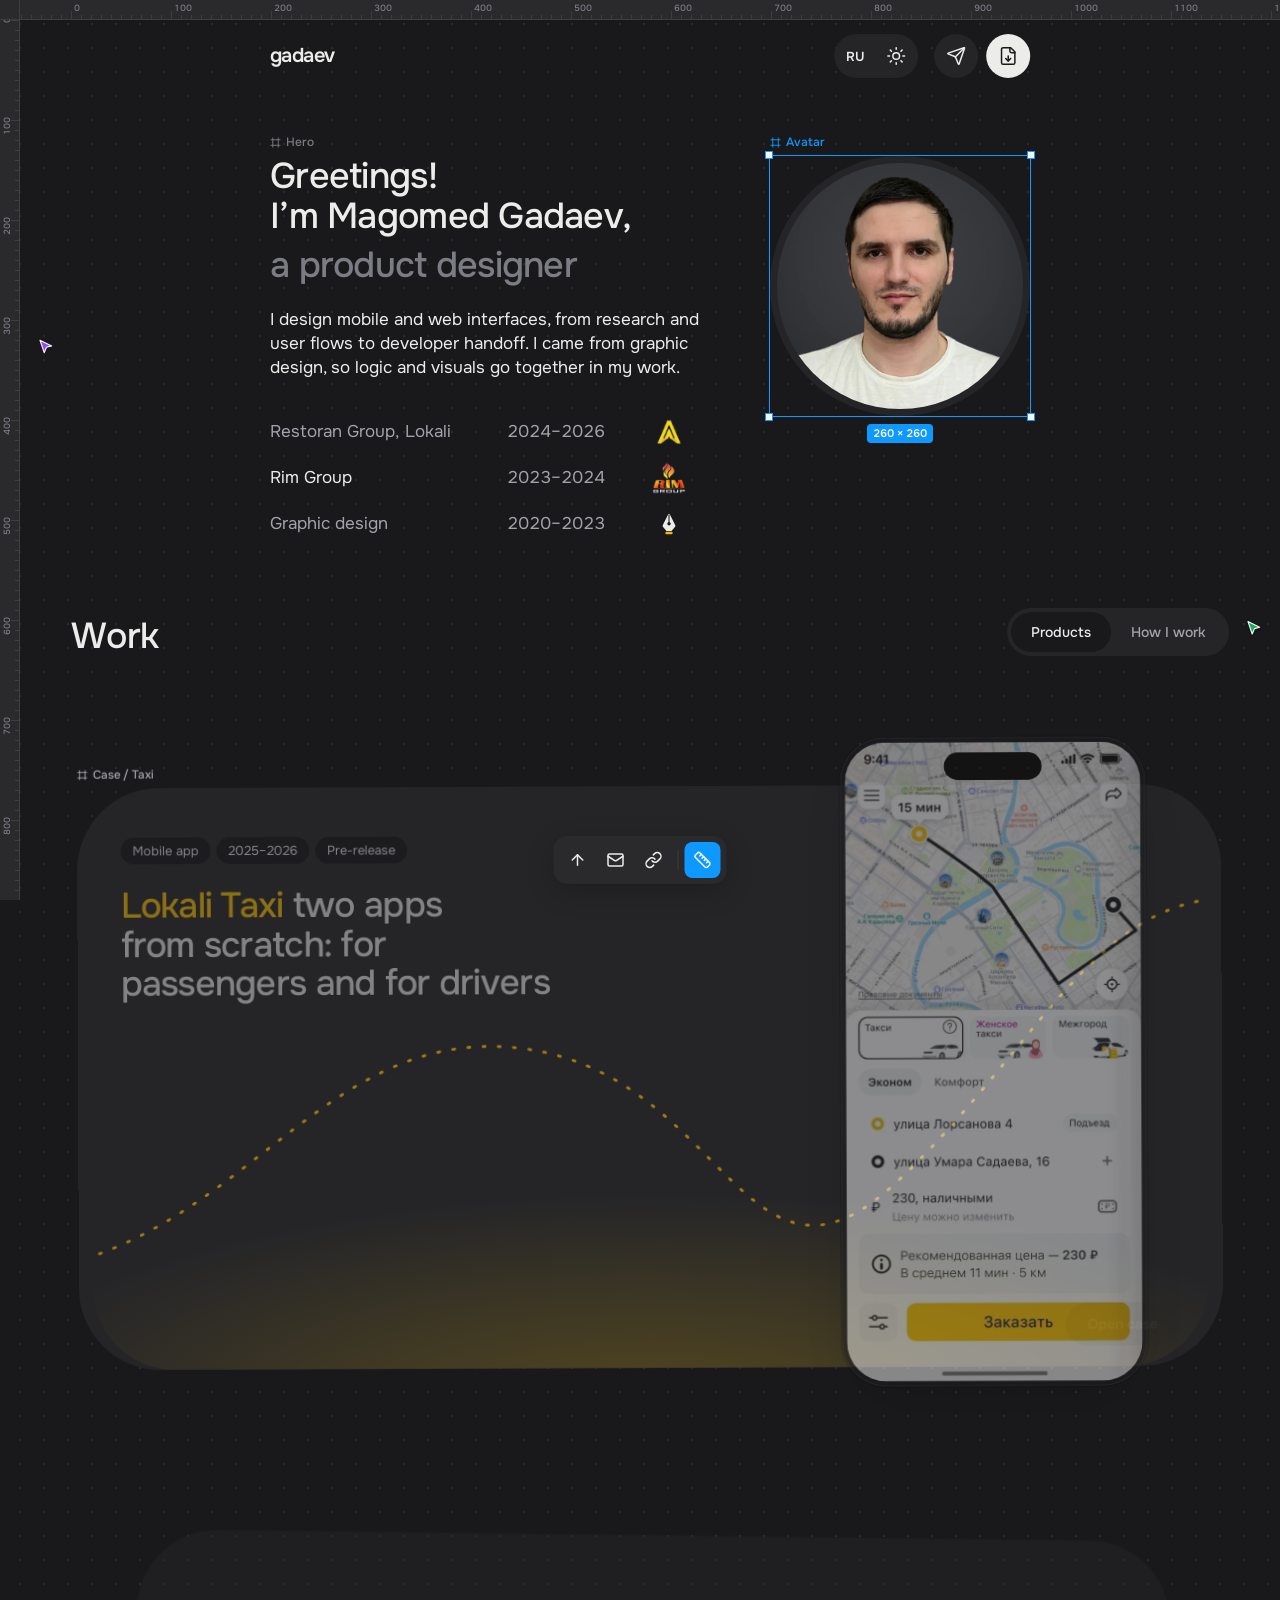
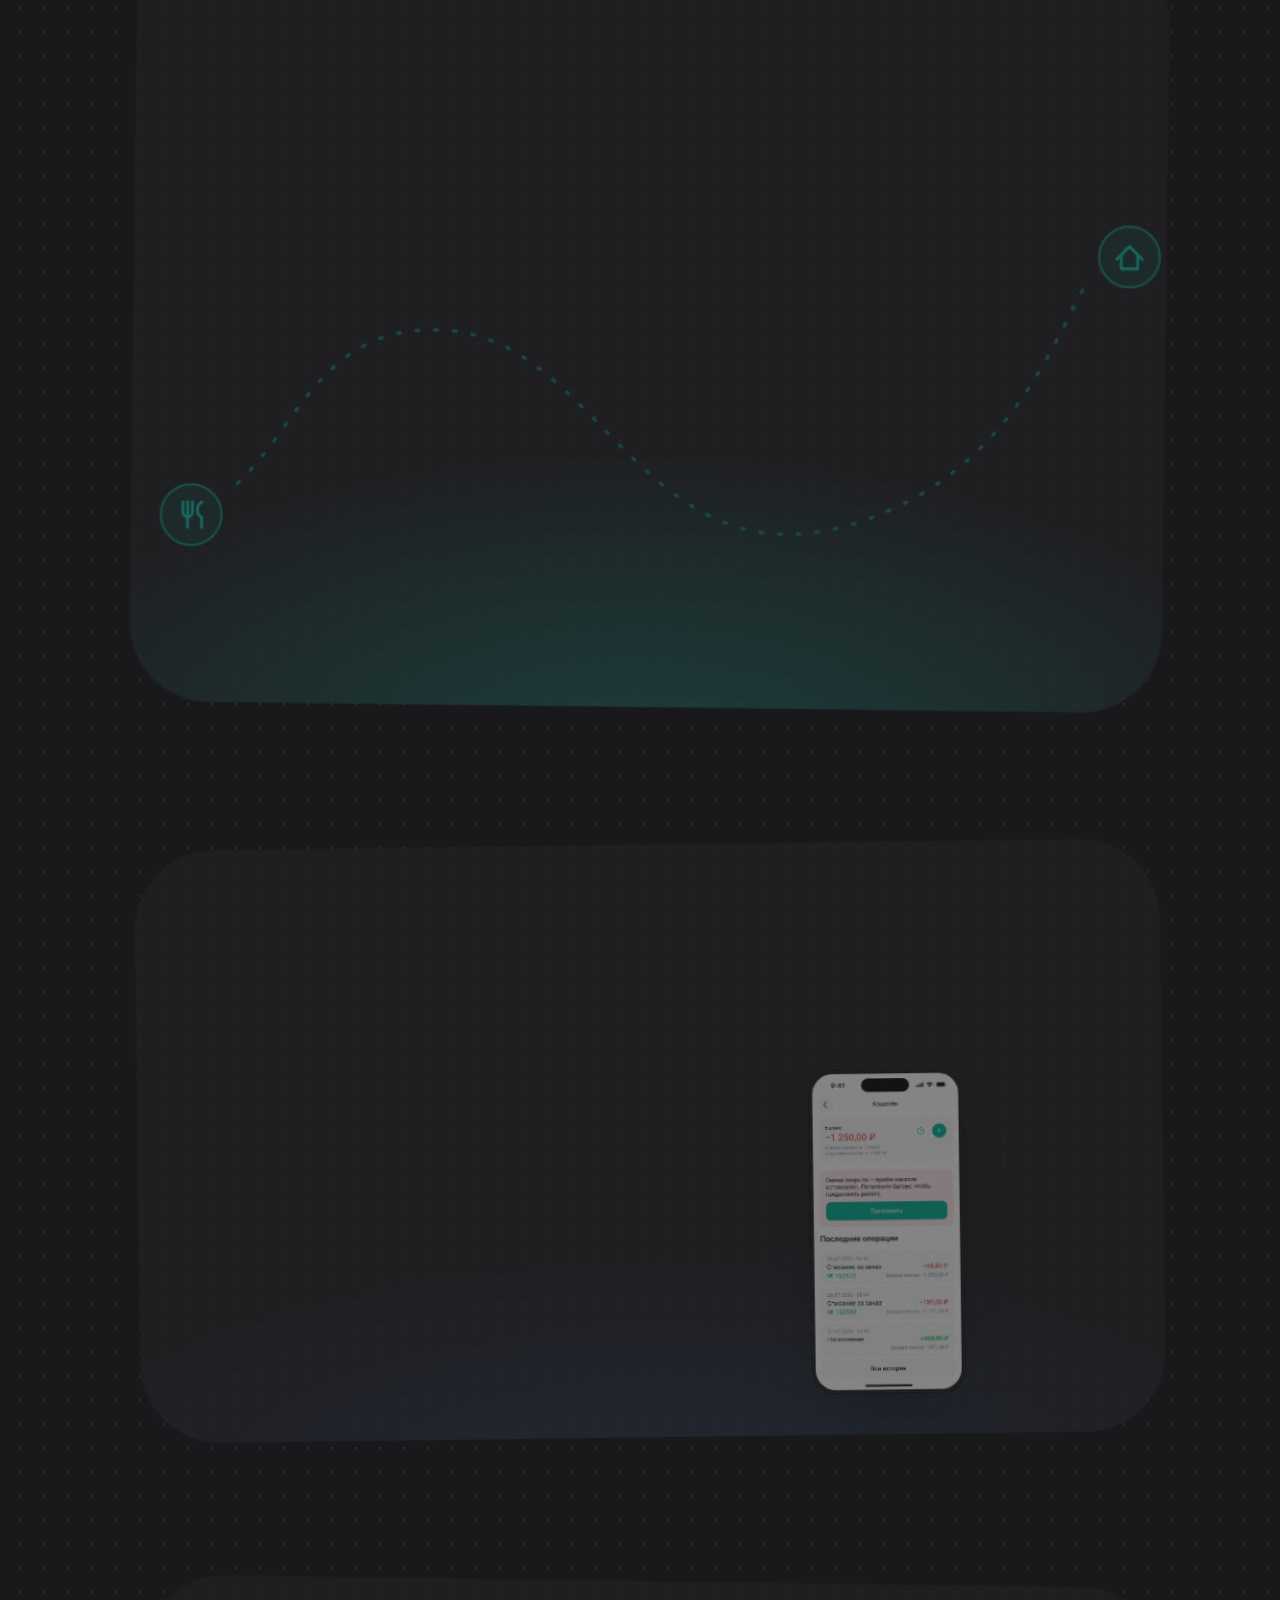
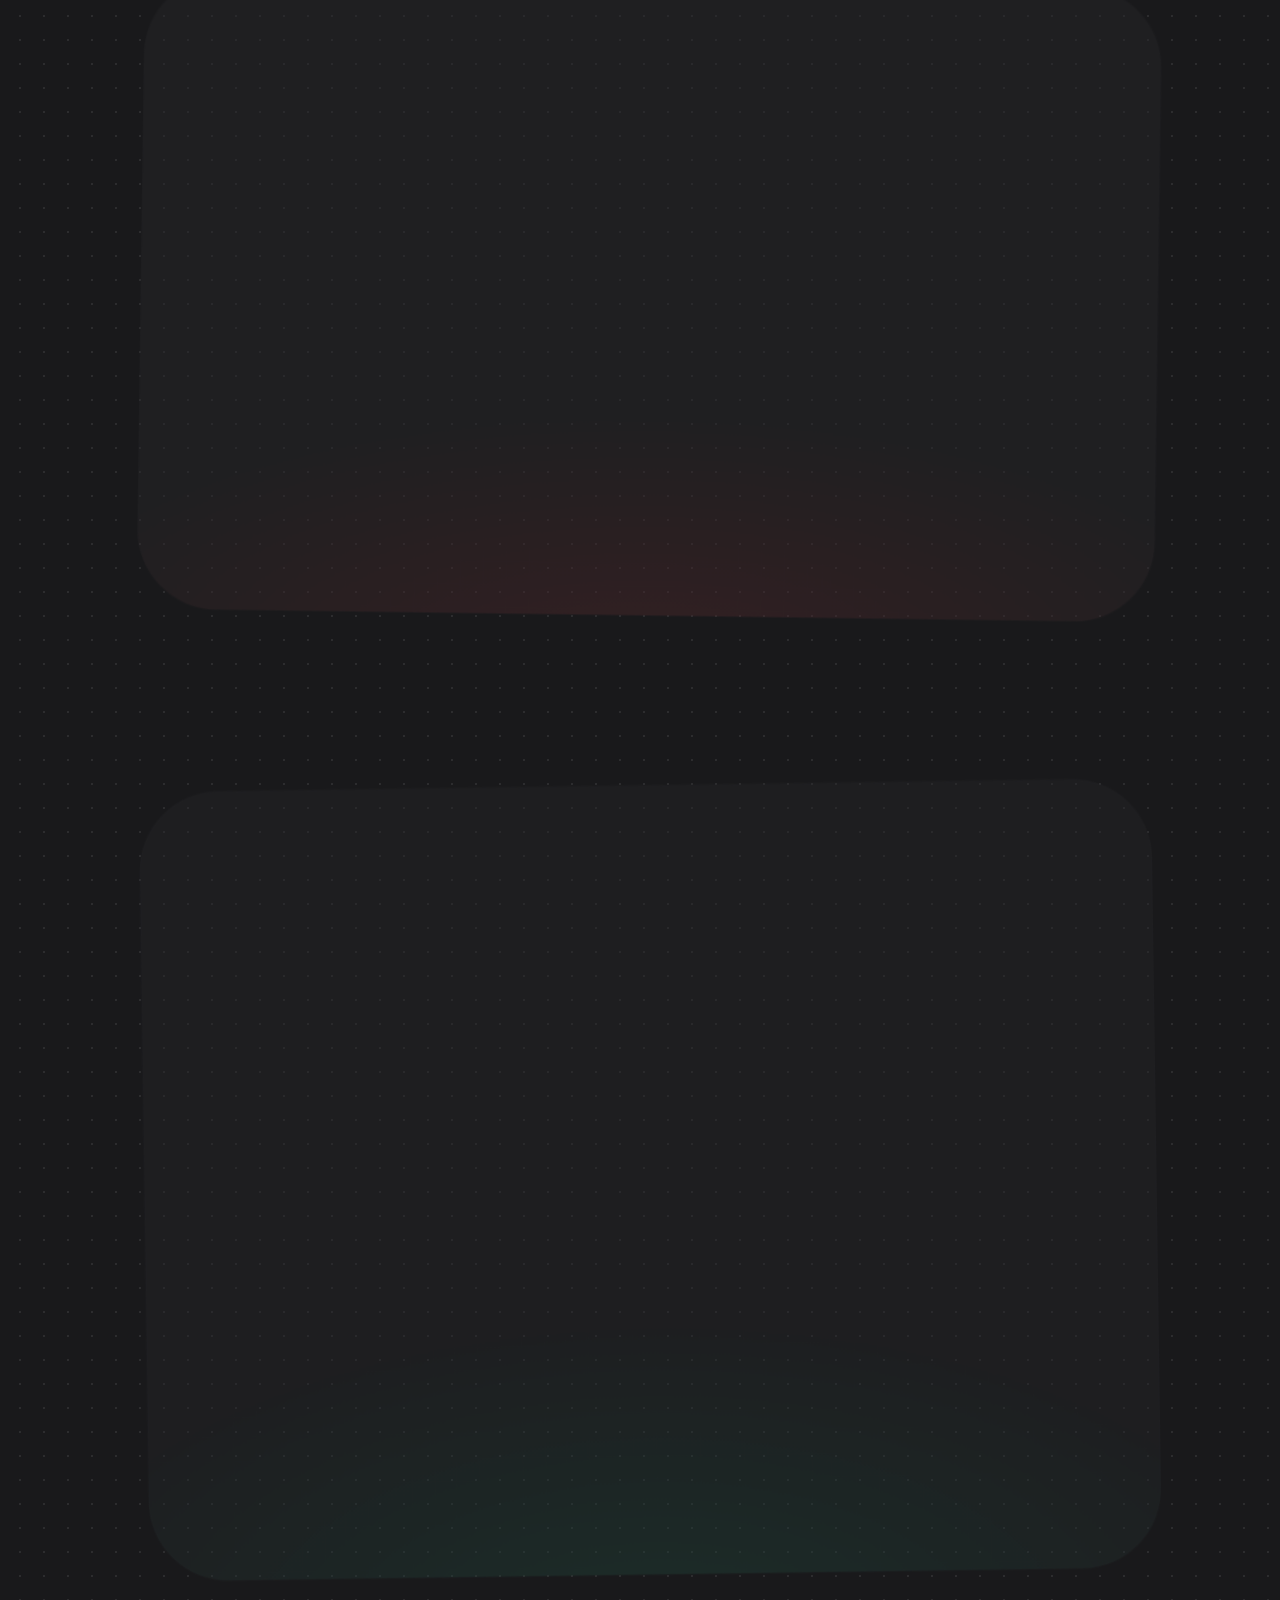
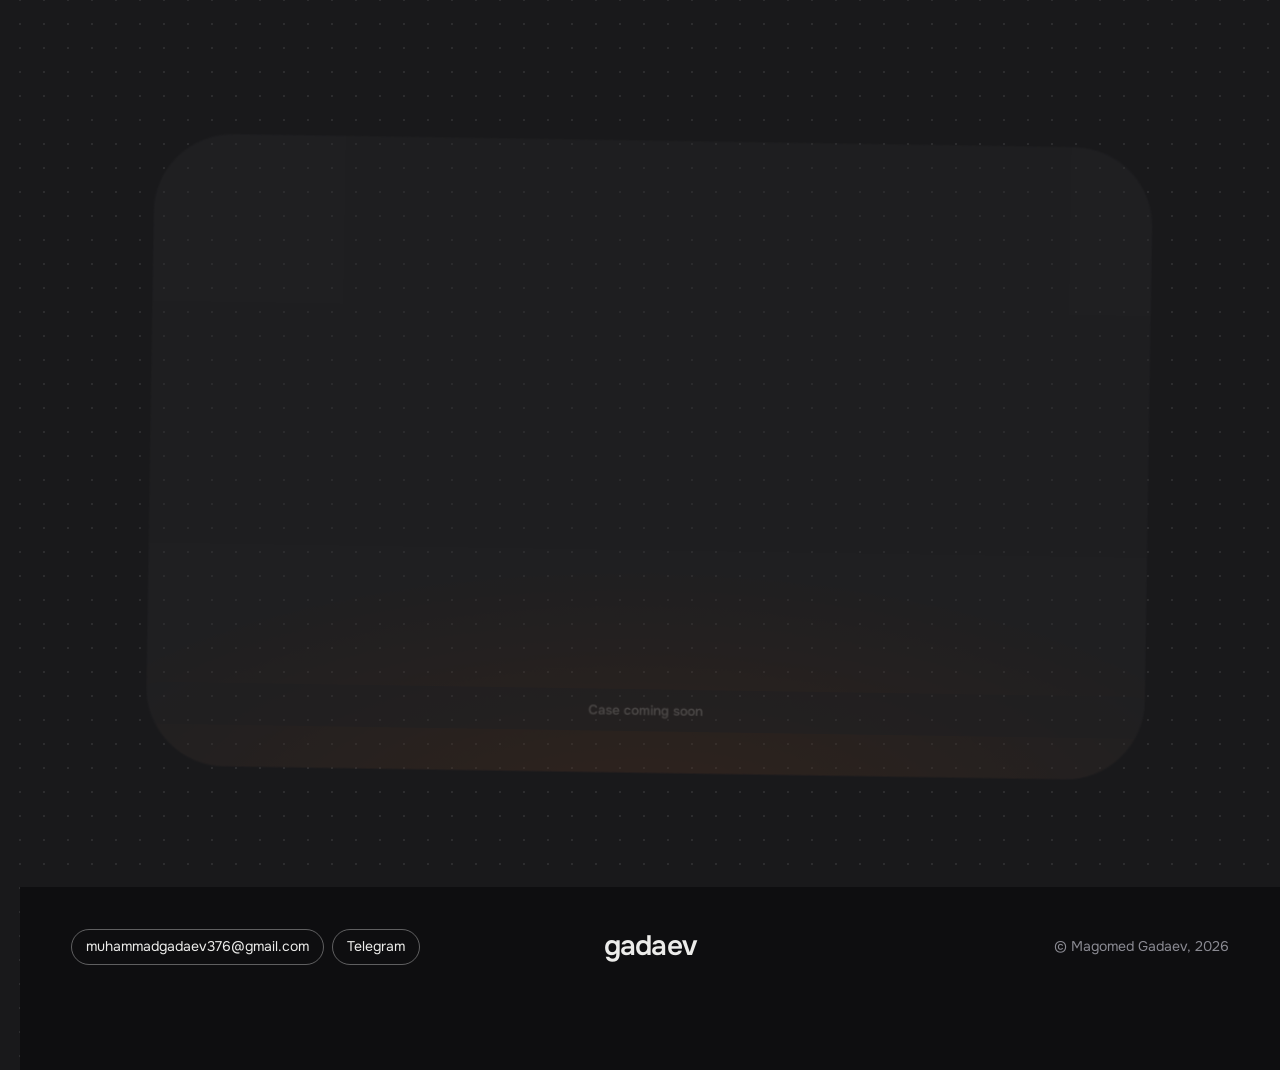
==== commit 73be78f4: "Промо-ролик на карточке «Локали Ресторан» 25 секунд: заказы, деталка, свайп, информер о тарифе, три " ====
--- a/index.html
+++ b/index.html
@@ -12,7 +12,7 @@
 <link rel="icon" type="image/svg+xml" href="favicon.svg">
 <link rel="alternate icon" type="image/webp" href="assets/img/portrait-studio.webp?v=57e02b39">
 <link rel="preload" href="assets/fonts/onest.woff" as="font" type="font/woff" crossorigin>
-<link rel="stylesheet" href="assets/site.css?v=51813287">
+<link rel="stylesheet" href="assets/site.css?v=152341fc">
 <link rel="stylesheet" href="assets/figma.css?v=4b697b03">
 <script>
 // Тема и язык до первой отрисовки, чтобы не мигало. Выбор помним в браузере. Тема по умолчанию тёмная, язык — по системе.
@@ -214,7 +214,7 @@
 
         <div class="fig-card" data-fig="Case / L.Restaurant">
 
-          <article class="case case--rest" style="--glow: 16 185 129">
+          <article class="case case--rest" style="--glow: 16 185 129" data-trailer>
           <header class="case__head">
             <ul class="chips">
               <li><span lang="ru">Для сотрудников</span><span lang="en">Staff app</span></li>
@@ -223,10 +223,12 @@
             </ul>
             <h3><span lang="ru">Локали Ресторан <span class="soft">приложение зала и кухни: заказы, меню и тариф доставки</span></span><span lang="en">Lokali Restaurant <span class="soft">an app for the floor and the kitchen: orders, menu and delivery tariff</span></span></h3>
           </header>
-          <div class="case__demo case__demo--peek">
-            <div class="phone"><div class="phone__screen">
-              <img src="assets/img/rest/orders-peek.webp?v=befa8a47" width="750" height="1624" alt="Экран заказов: карточки с типом выдачи" loading="lazy" decoding="async"><span class="phone__island" aria-hidden="true"></span>
-            </div></div>
+          <div class="case__demo case__demo--video">
+            <div class="phone phone--video"><div class="phone__screen">
+            <video muted playsinline loop preload="metadata" poster="assets/img/rest/trailer-poster.webp?v=94203fa3" aria-label="Ролик: путь по приложению ресторана от списка заказов до стоп-листа">
+              <source src="assets/video/rest-trailer.mp4?v=81aaf700" type="video/mp4">
+            </video>
+          </div></div>
           </div>
           <a class="btn btn--quiet case__open" href="rest/index.html"><span lang="ru">Открыть кейс</span><span lang="en">Open case</span></a>
         </article>
--- a/assets/site.css
+++ b/assets/site.css
@@ -915,10 +915,6 @@
 .gal--sheets { --scr: clamp(260px, 32vw, 440px); }
 /* Карточка Crispy: демка рядом с роликом */
 .case__demo--duo { padding-bottom: clamp(40px, 5vw, 64px); }
-.case__demo--peek { display: grid; justify-items: center; padding-bottom: clamp(32px, 4vw, 56px); }
-.case__demo--peek .phone { --r: 26px; --pad: 3px; width: clamp(150px, 16vw, 184px); aspect-ratio: auto; }
-.case__demo--peek .phone__screen { height: auto; aspect-ratio: 375 / 812; background: var(--surface); }
-.case__demo--peek .phone img { display: block; width: 100%; height: auto; }
 .case__duo { display: grid; grid-template-columns: minmax(0, 1fr) auto; align-items: center; gap: clamp(20px, 4vw, 56px); justify-items: center; }
 .case__duo-demo { display: grid; justify-items: center; }
 .case__duo .phone--video { --r: 30px; --pad: 4px; width: clamp(150px, 17vw, 204px); }
@@ -928,11 +924,8 @@
 @media (max-width: 860px) {
   .case__demo--duo .case__duo-demo { display: none; }
   .case__duo { gap: 0; }
-  .case__demo--duo, .case__demo--peek { position: relative; height: 290px; overflow: hidden; padding: 0; margin-bottom: 64px; align-items: start; place-items: start center;
     -webkit-mask-image: linear-gradient(to bottom, #000 62%, transparent); mask-image: linear-gradient(to bottom, #000 62%, transparent); } /* taste-skill-ignore: растворение низа мокапа */
-  .case__demo--duo::after, .case__demo--peek::after { content: ""; position: absolute; z-index: 2; inset: auto 0 0; height: 110px; pointer-events: none;
     -webkit-backdrop-filter: blur(8px); backdrop-filter: blur(8px); -webkit-mask-image: linear-gradient(transparent, #000); mask-image: linear-gradient(transparent, #000); }
-  .case__demo--duo .phone.phone--video, .case__demo--peek .phone { width: min(220px, 62vw); }
 }
 .cs-duo { display: grid; grid-template-columns: repeat(2, minmax(0, 1fr)); gap: clamp(16px, 4vw, 56px); justify-items: center; }
 .cs-duo__item { margin: 0; width: 100%; display: grid; justify-items: center; gap: 14px; max-width: 300px; }
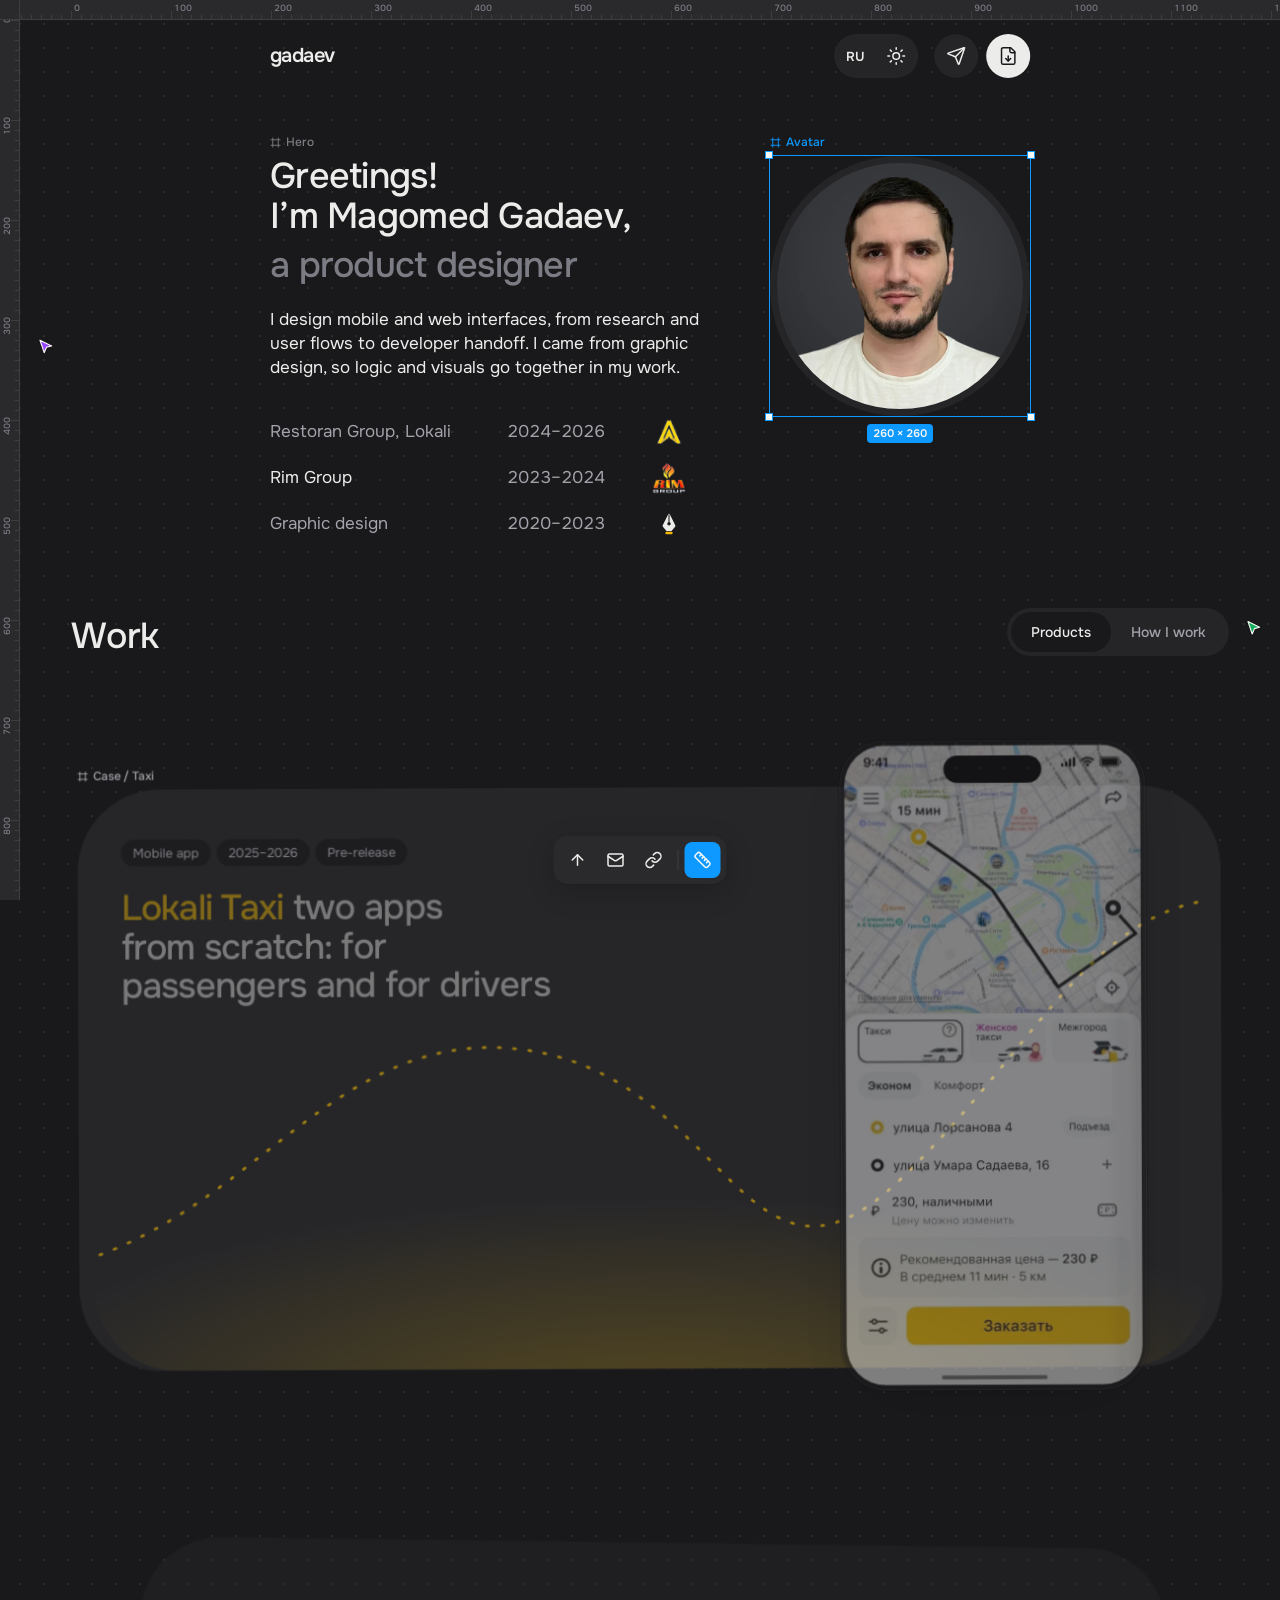
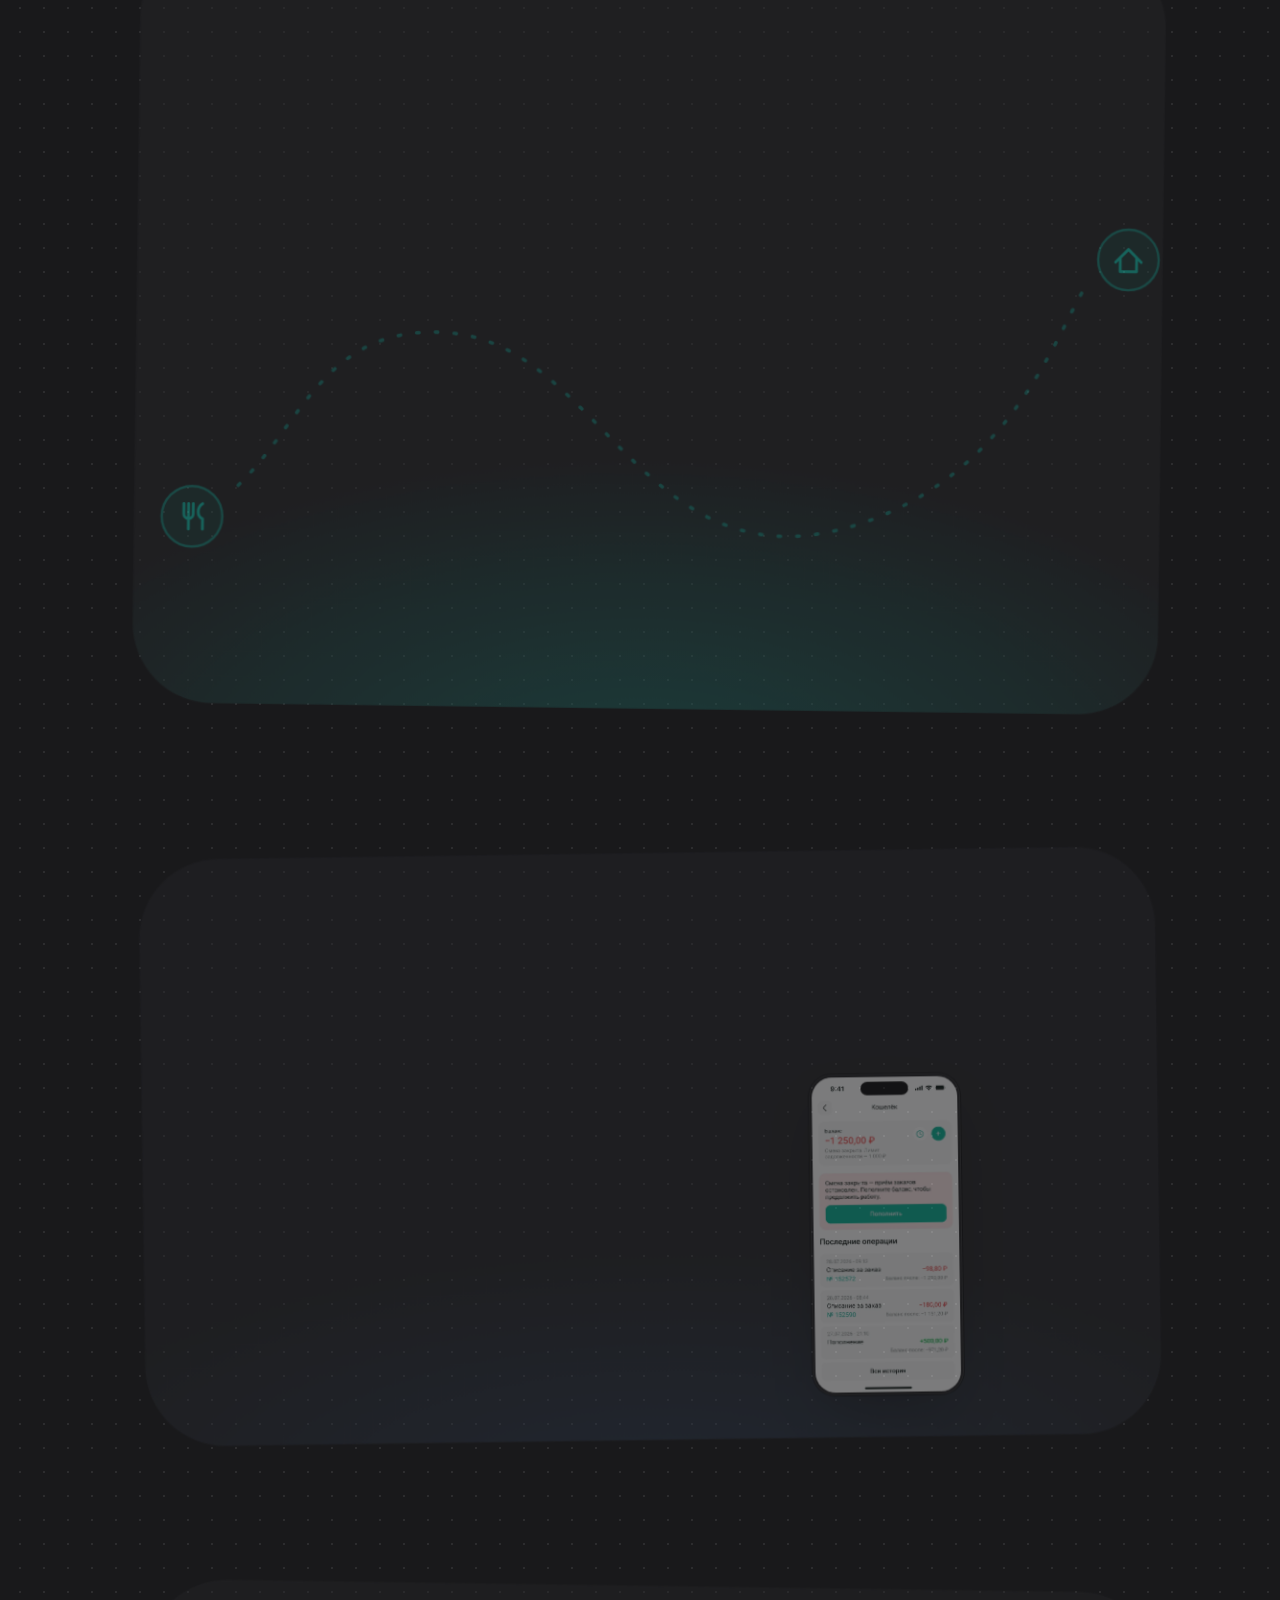
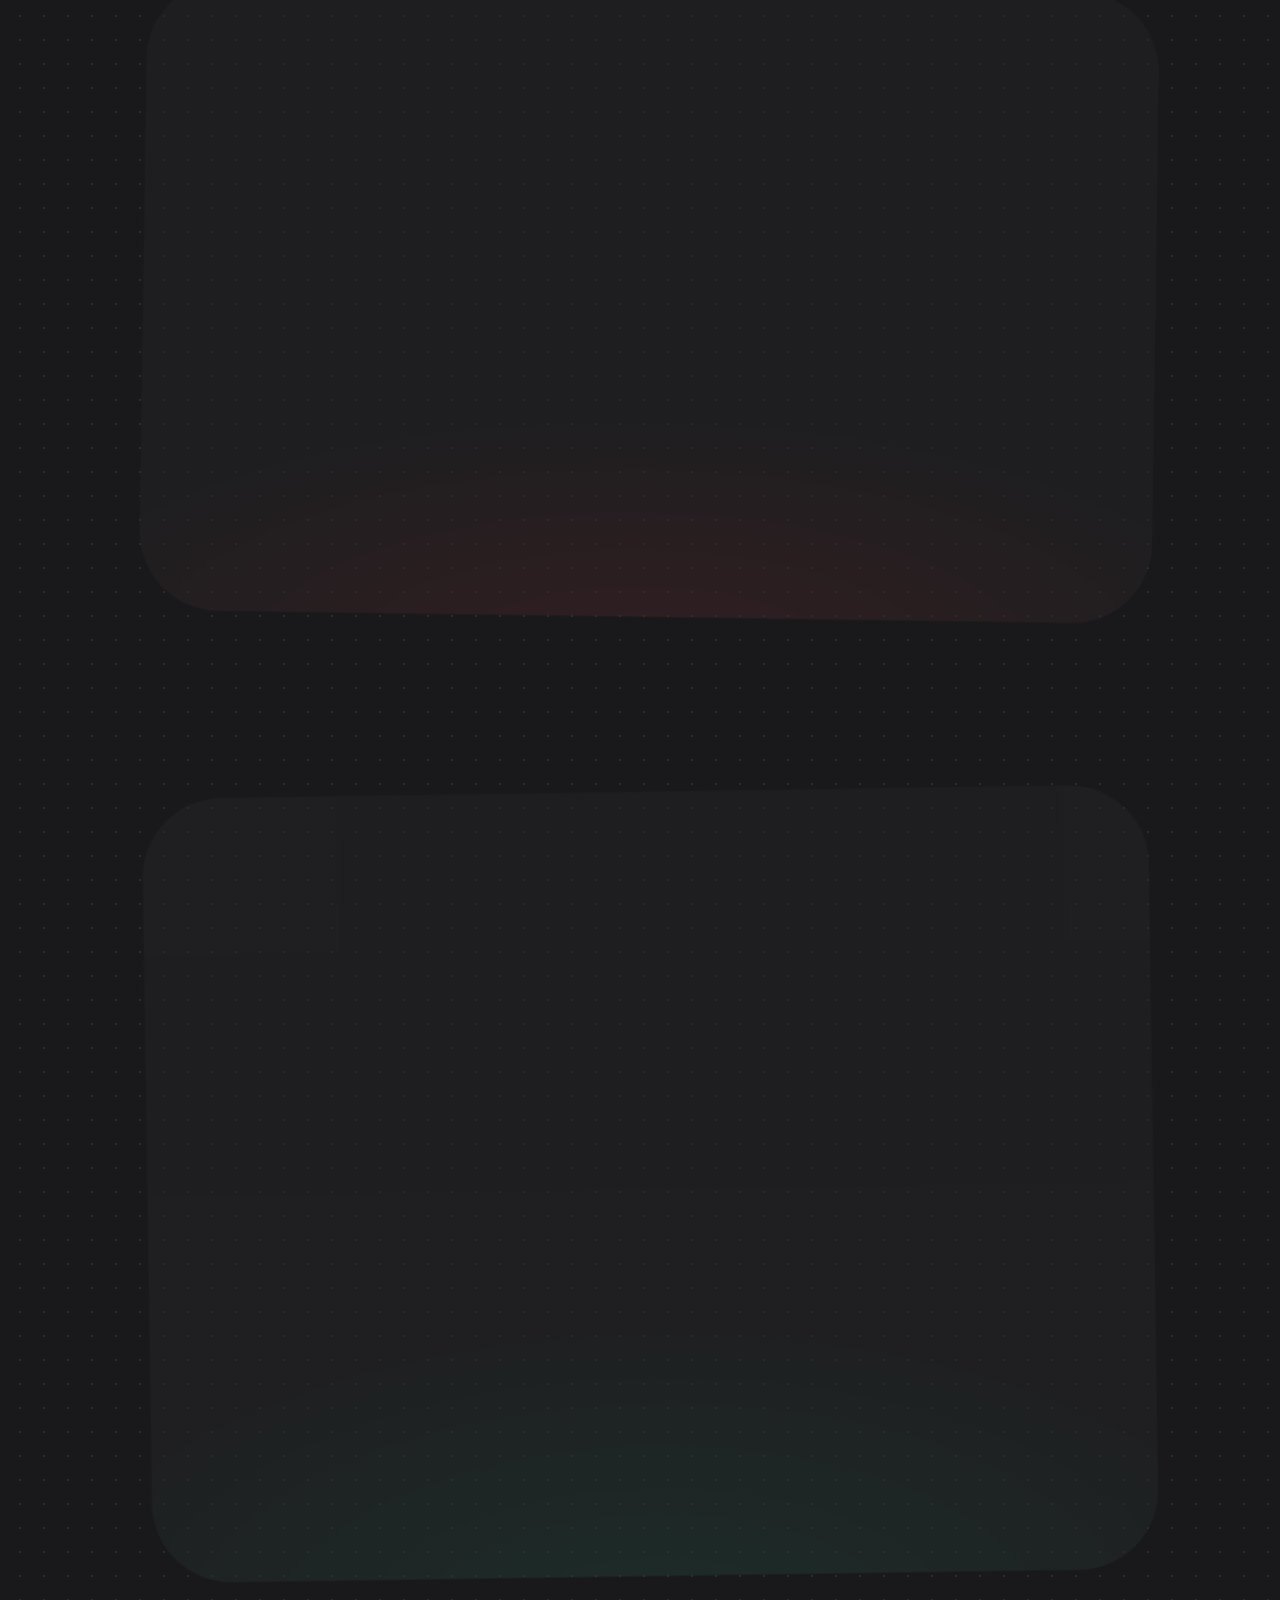
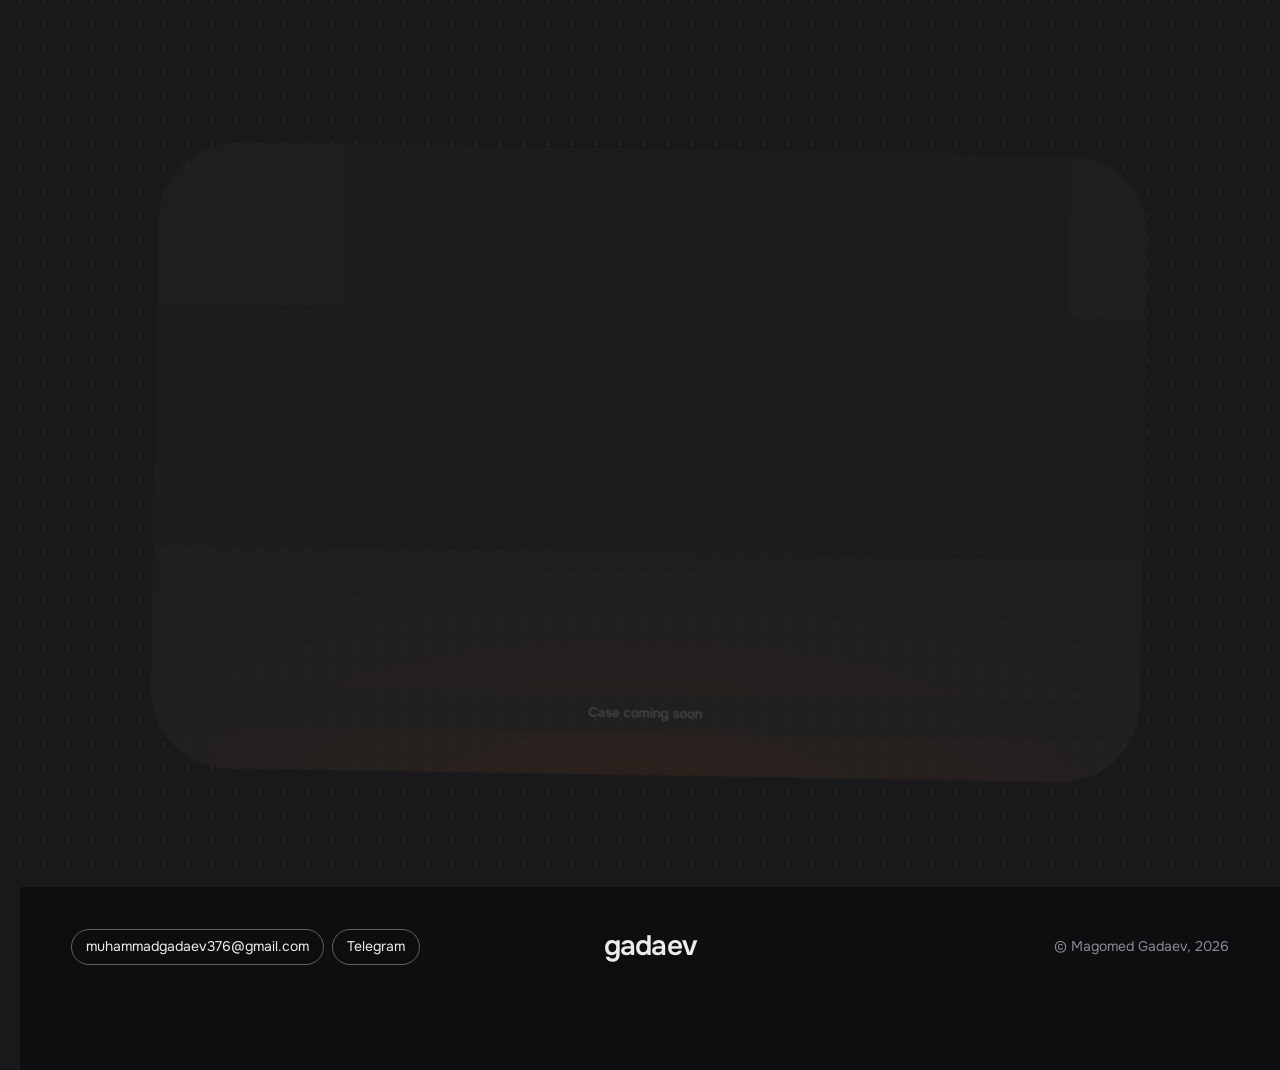
==== commit e4897bba: "Свайп в ролике ресторана собран анимацией, а не подменой кадра Карточка вырезана из экрана списка по" ====
--- a/index.html
+++ b/index.html
@@ -226,7 +226,7 @@
           <div class="case__demo case__demo--video">
             <div class="phone phone--video"><div class="phone__screen">
             <video muted playsinline loop preload="metadata" poster="assets/img/rest/trailer-poster.webp?v=94203fa3" aria-label="Ролик: путь по приложению ресторана от списка заказов до стоп-листа">
-              <source src="assets/video/rest-trailer.mp4?v=81aaf700" type="video/mp4">
+              <source src="assets/video/rest-trailer.mp4?v=45324979" type="video/mp4">
             </video>
           </div></div>
           </div>
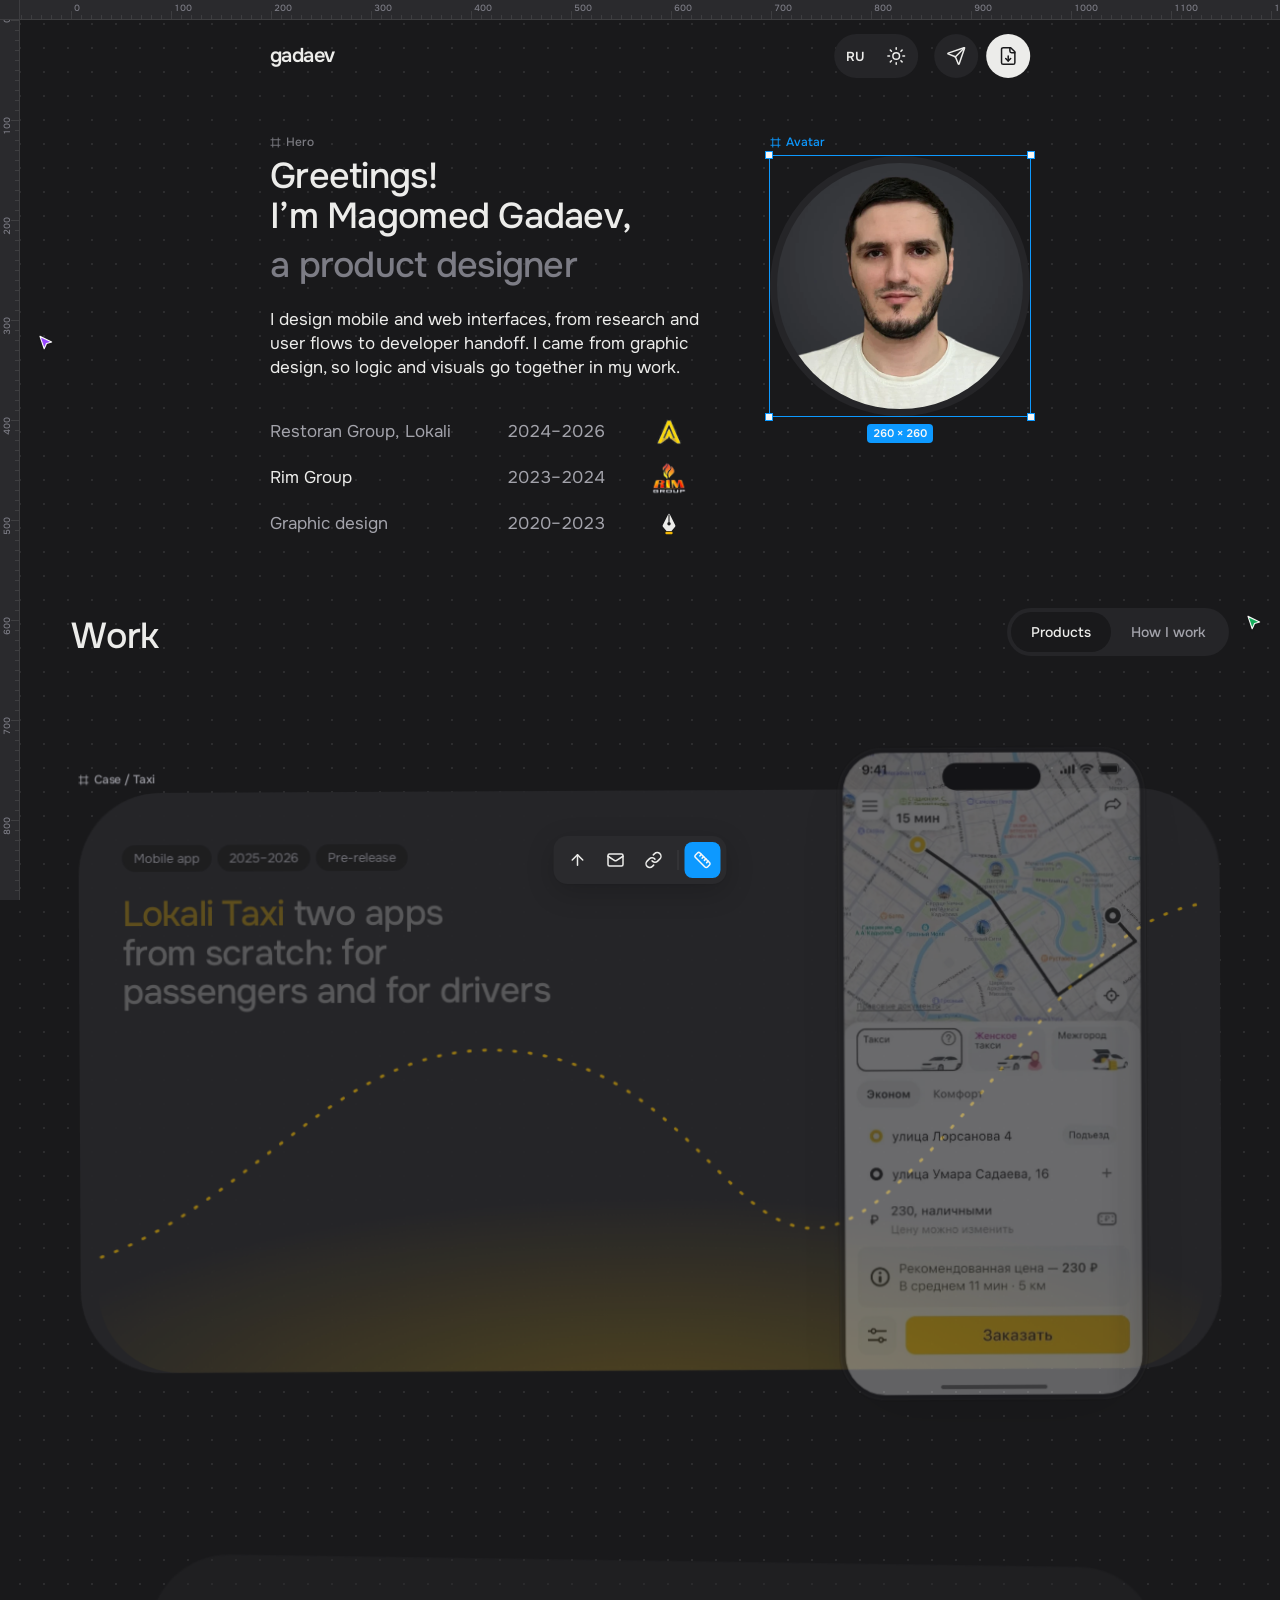
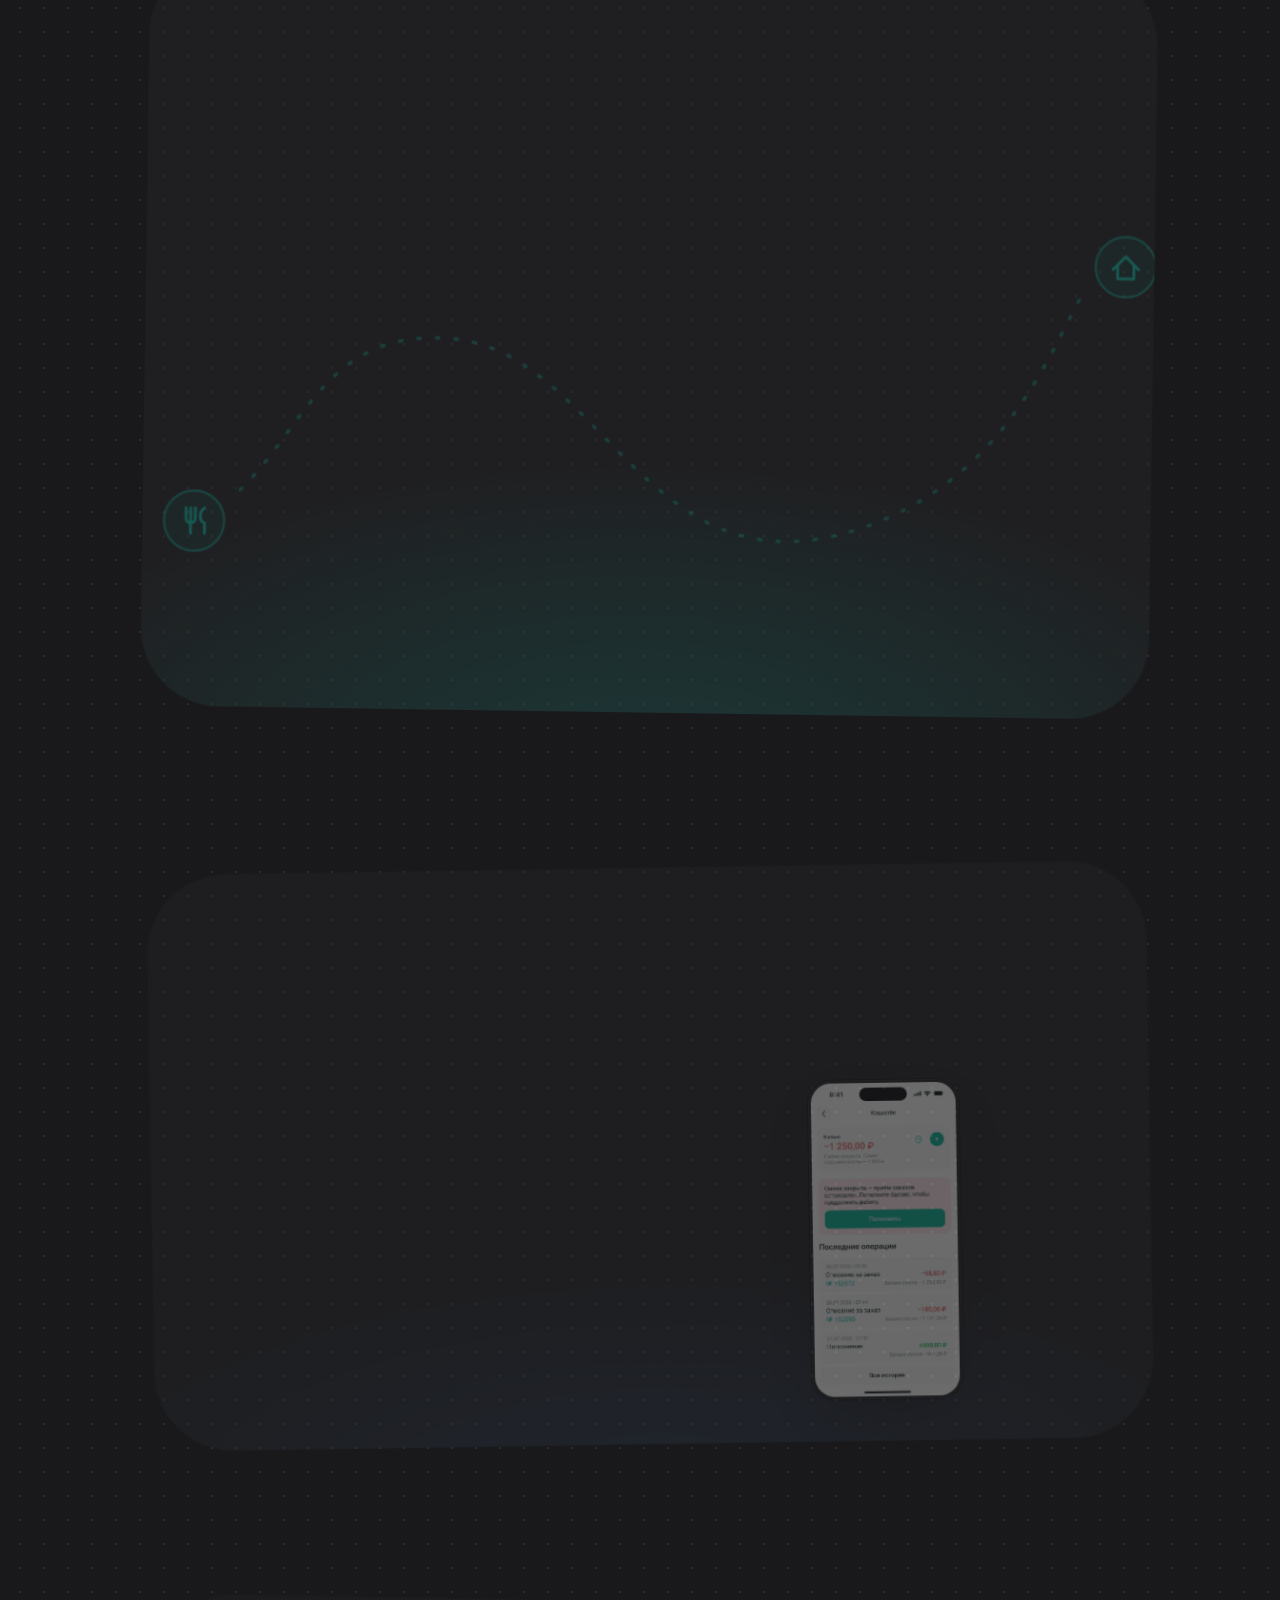
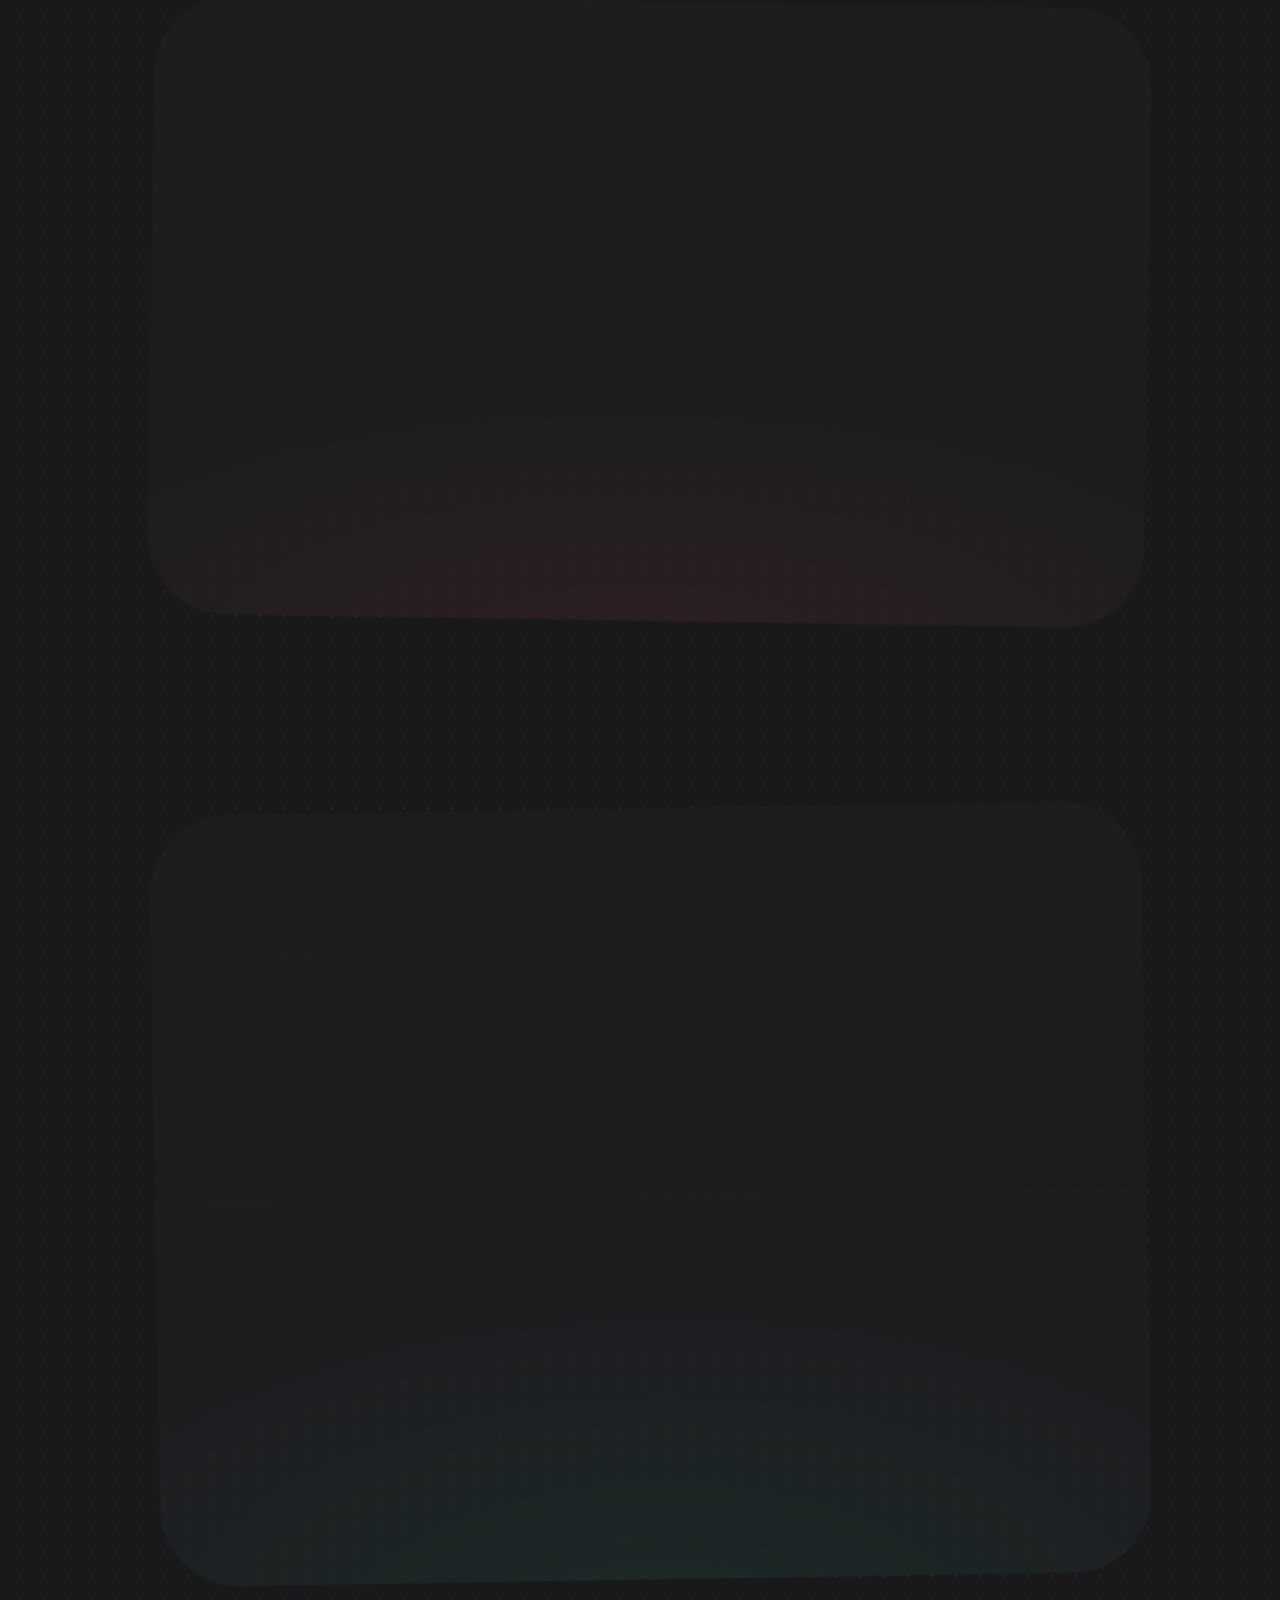
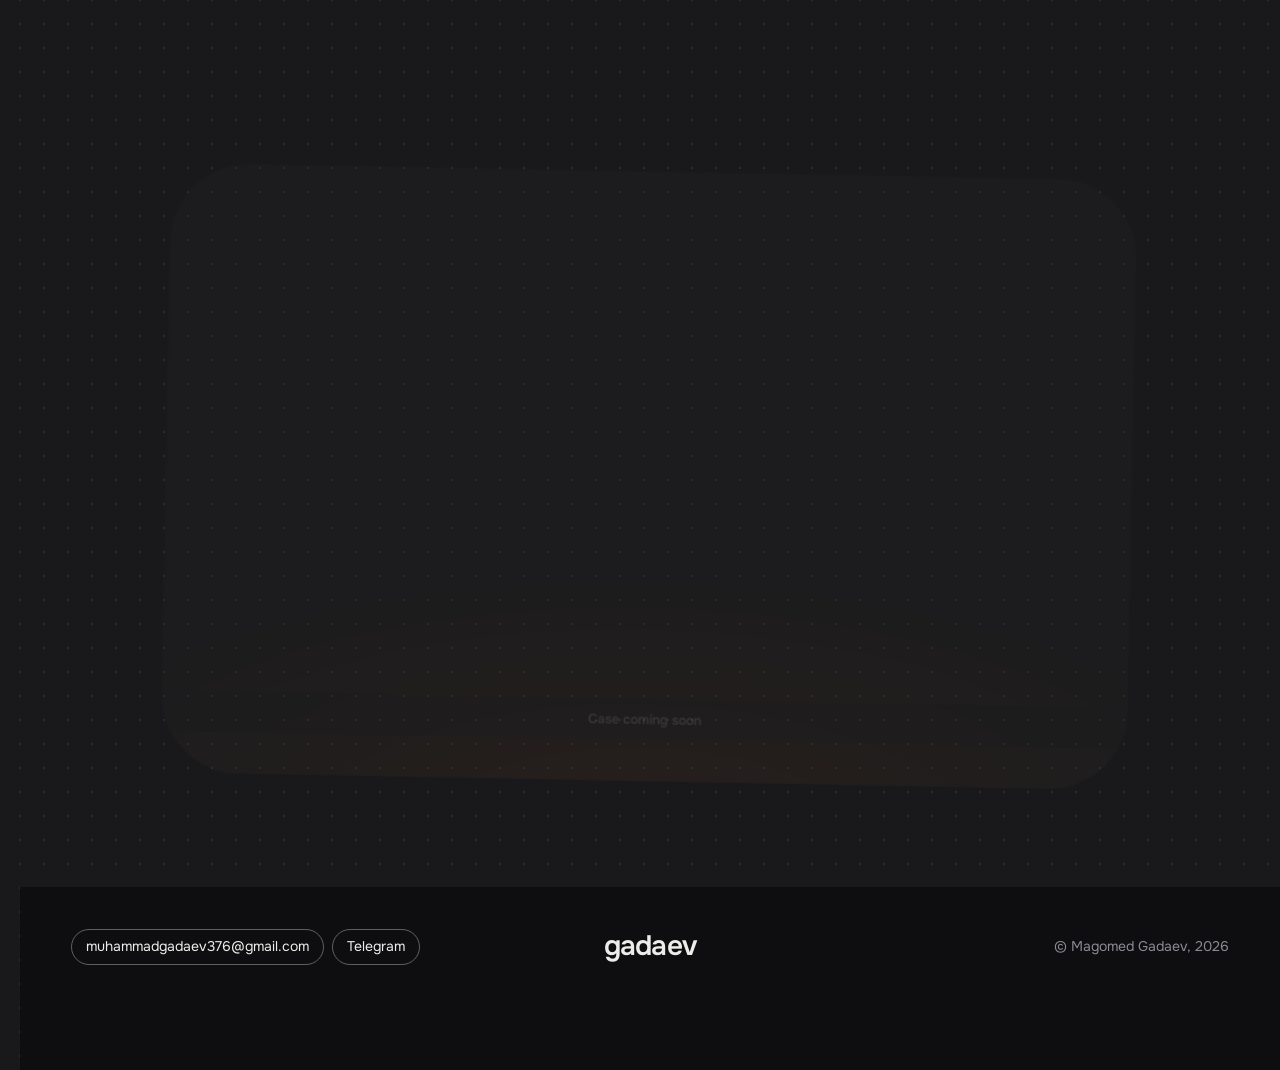
==== commit c55d3b56: "Починены правила, срезанные при чистке стилей Регулярка, убиравшая мёртвые .case__demo--peek, удалил" ====
--- a/index.html
+++ b/index.html
@@ -12,7 +12,7 @@
 <link rel="icon" type="image/svg+xml" href="favicon.svg">
 <link rel="alternate icon" type="image/webp" href="assets/img/portrait-studio.webp?v=57e02b39">
 <link rel="preload" href="assets/fonts/onest.woff" as="font" type="font/woff" crossorigin>
-<link rel="stylesheet" href="assets/site.css?v=152341fc">
+<link rel="stylesheet" href="assets/site.css?v=c8f5f7e0">
 <link rel="stylesheet" href="assets/figma.css?v=4b697b03">
 <script>
 // Тема и язык до первой отрисовки, чтобы не мигало. Выбор помним в браузере. Тема по умолчанию тёмная, язык — по системе.
--- a/assets/site.css
+++ b/assets/site.css
@@ -924,8 +924,11 @@
 @media (max-width: 860px) {
   .case__demo--duo .case__duo-demo { display: none; }
   .case__duo { gap: 0; }
+  .case__demo--duo { position: relative; height: 290px; overflow: hidden; padding: 0; margin-bottom: 64px; align-items: start; place-items: start center;
     -webkit-mask-image: linear-gradient(to bottom, #000 62%, transparent); mask-image: linear-gradient(to bottom, #000 62%, transparent); } /* taste-skill-ignore: растворение низа мокапа */
+  .case__demo--duo::after { content: ""; position: absolute; z-index: 2; inset: auto 0 0; height: 110px; pointer-events: none;
     -webkit-backdrop-filter: blur(8px); backdrop-filter: blur(8px); -webkit-mask-image: linear-gradient(transparent, #000); mask-image: linear-gradient(transparent, #000); }
+  .case__demo--duo .phone.phone--video { width: min(220px, 62vw); }
 }
 .cs-duo { display: grid; grid-template-columns: repeat(2, minmax(0, 1fr)); gap: clamp(16px, 4vw, 56px); justify-items: center; }
 .cs-duo__item { margin: 0; width: 100%; display: grid; justify-items: center; gap: 14px; max-width: 300px; }
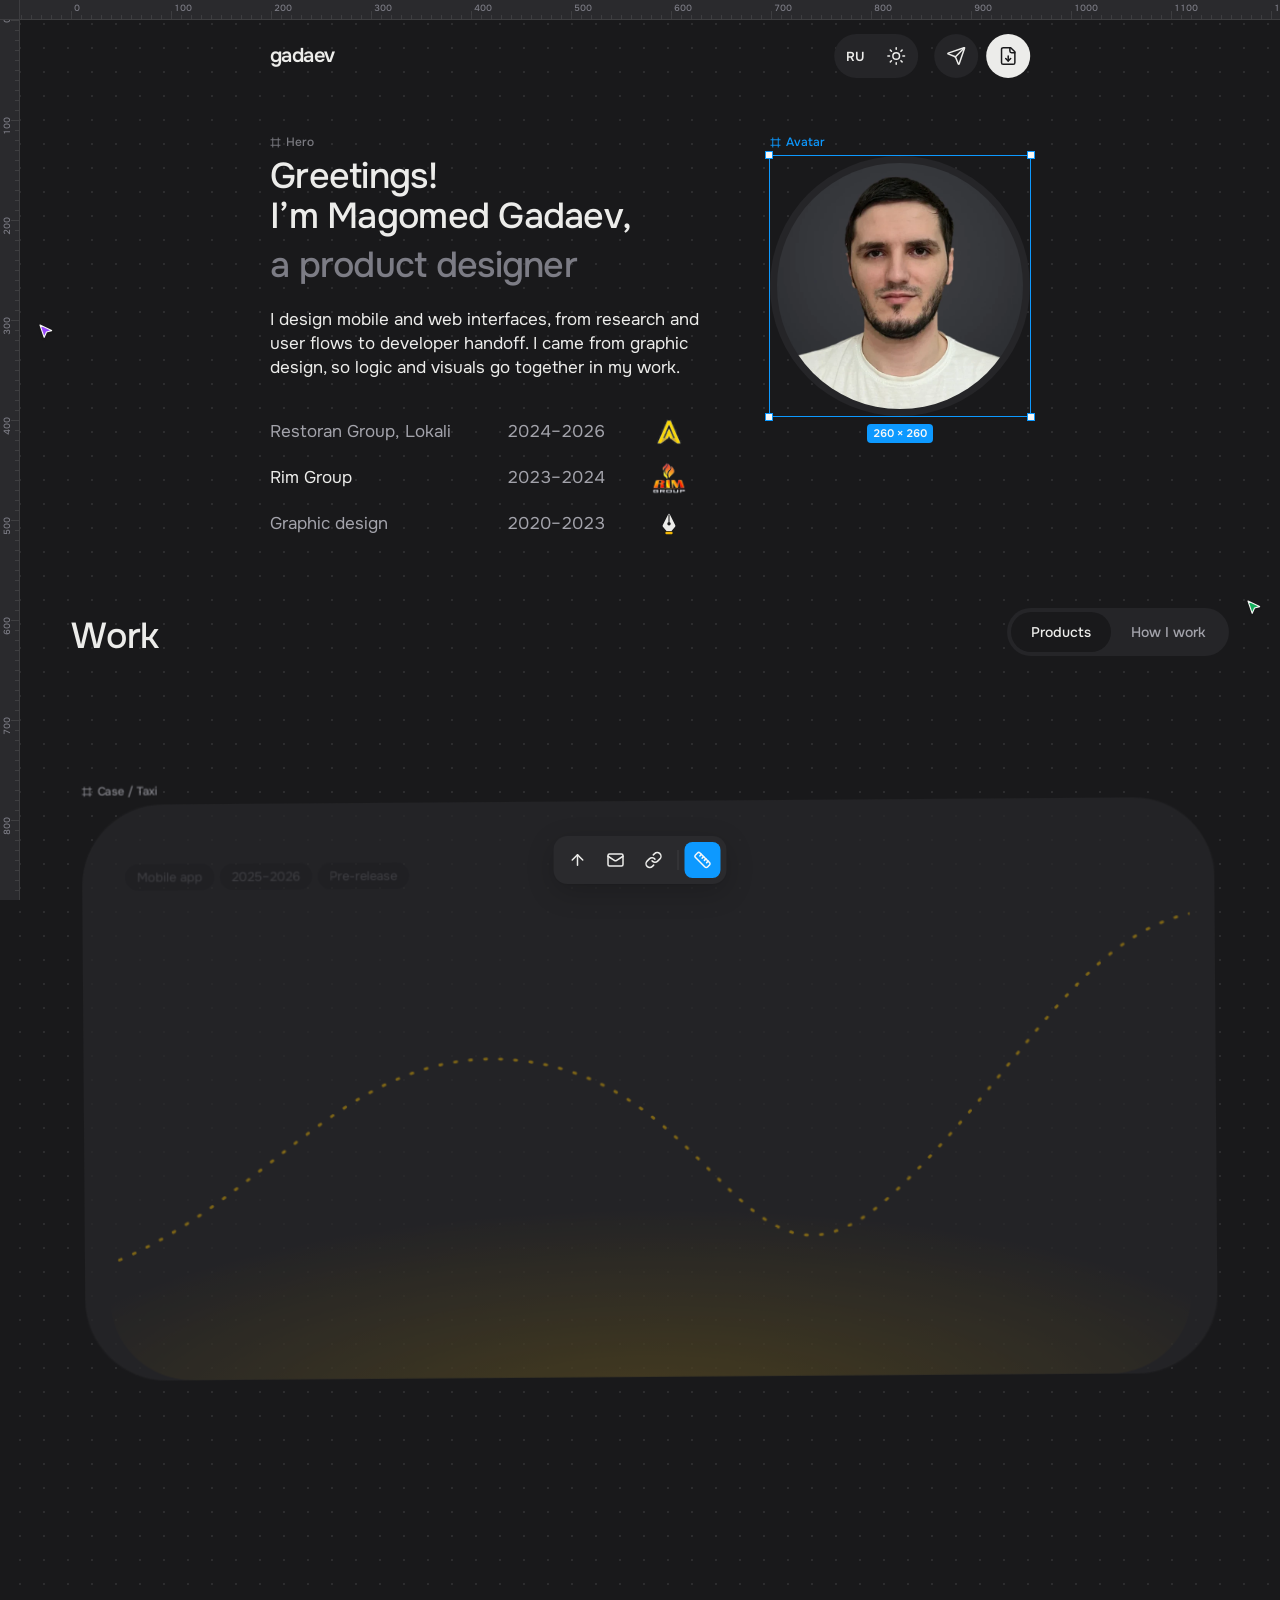
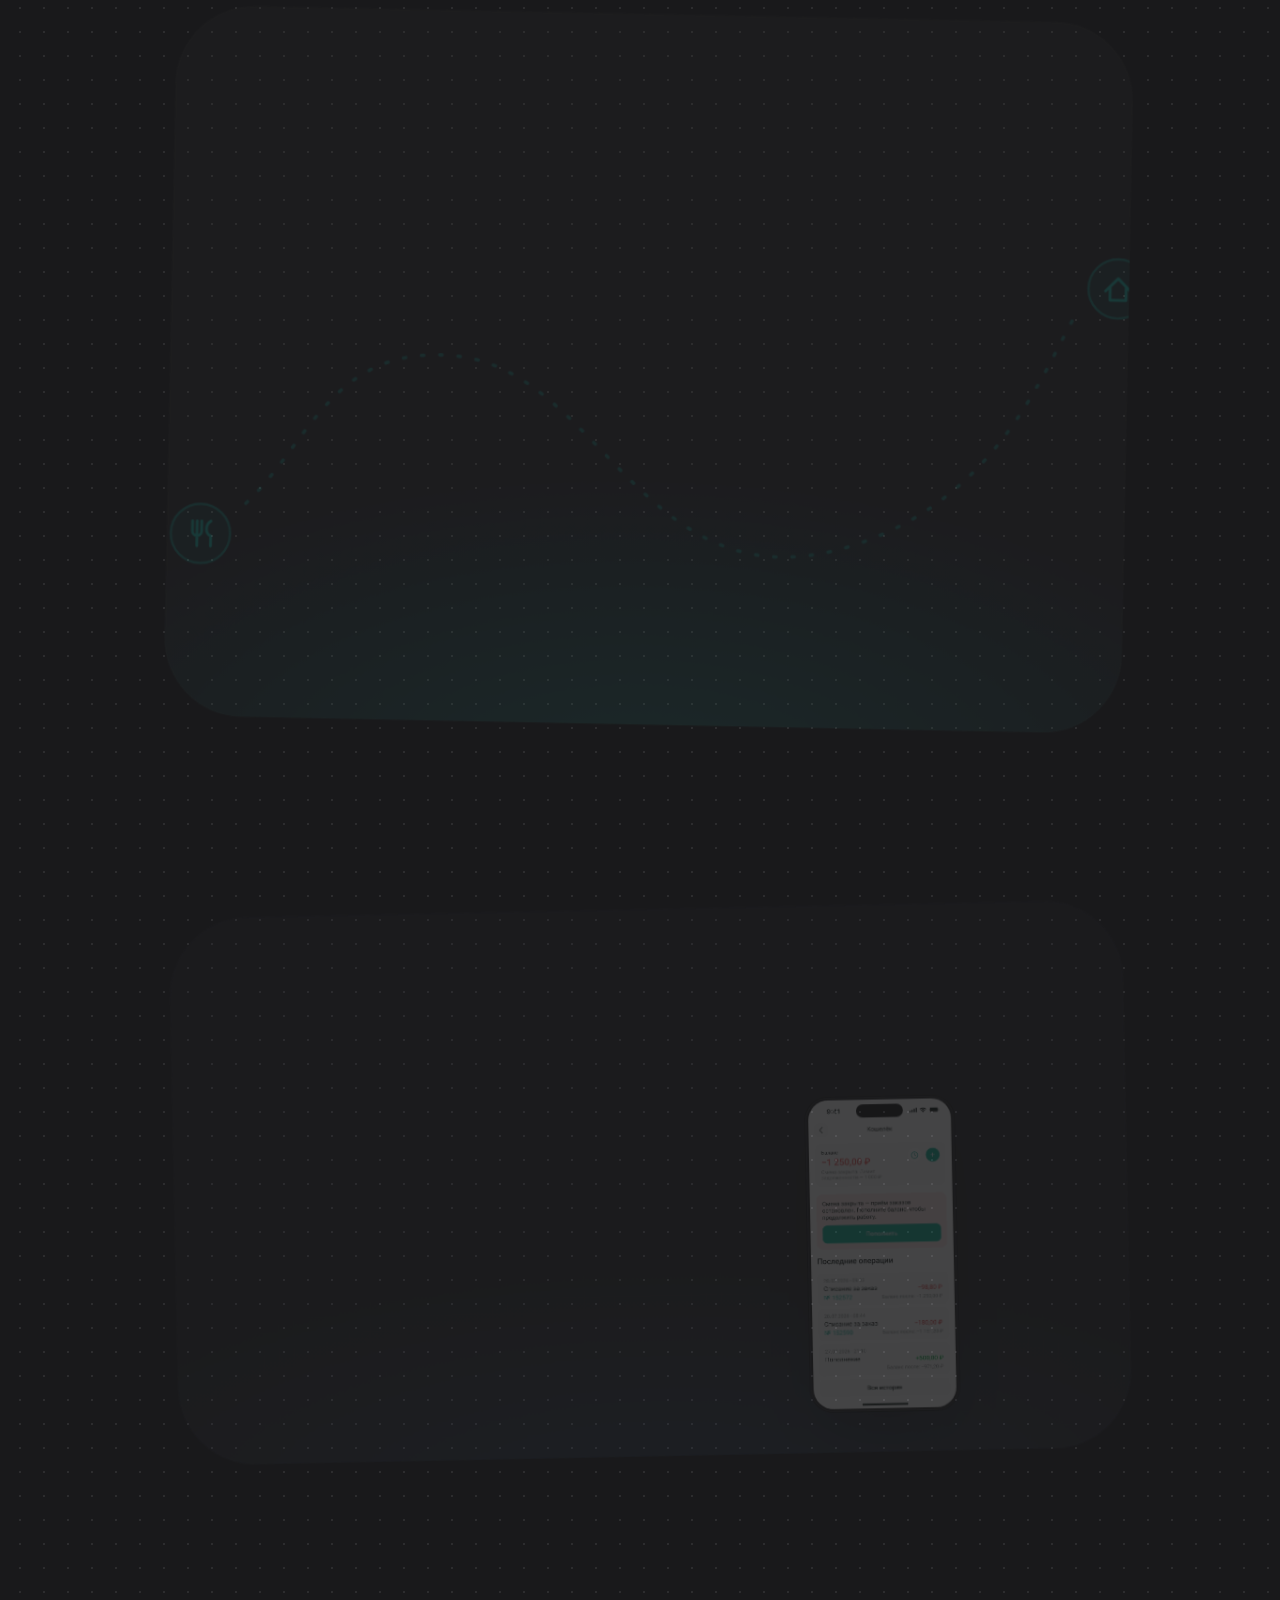
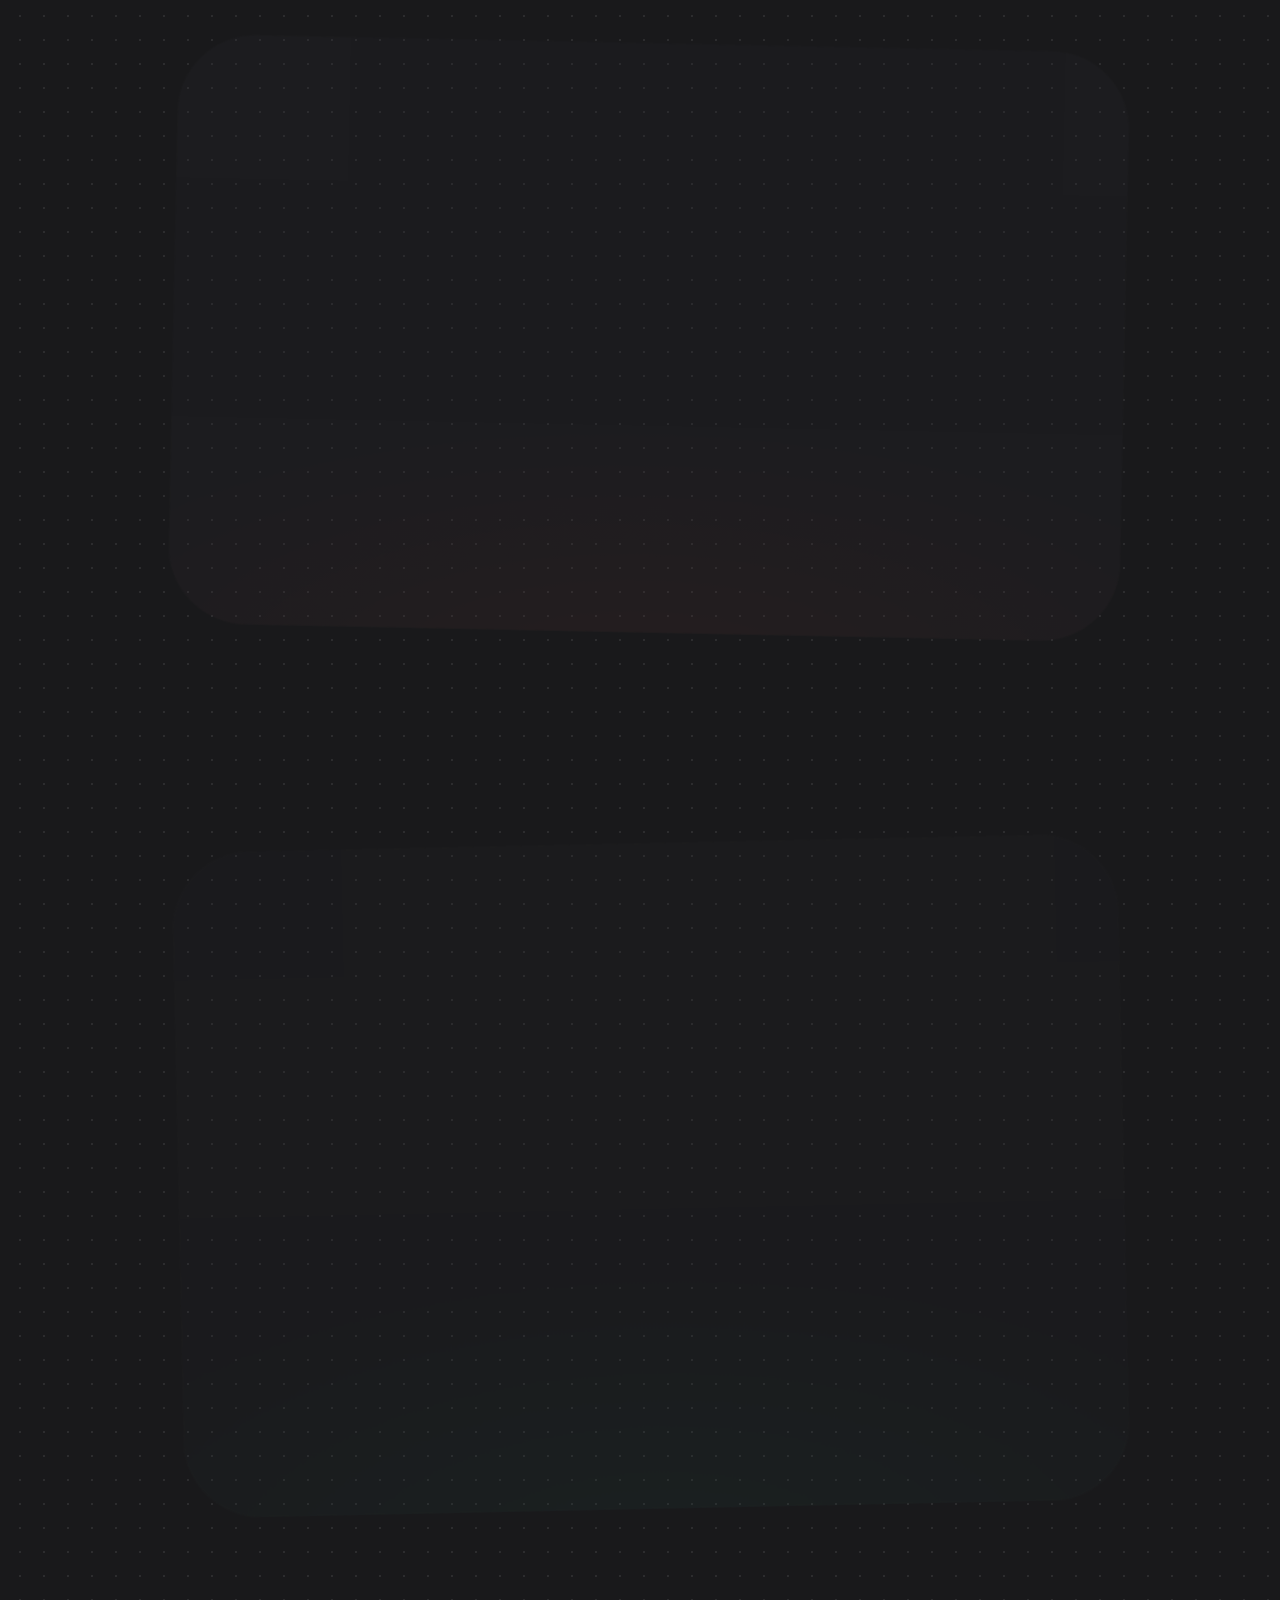
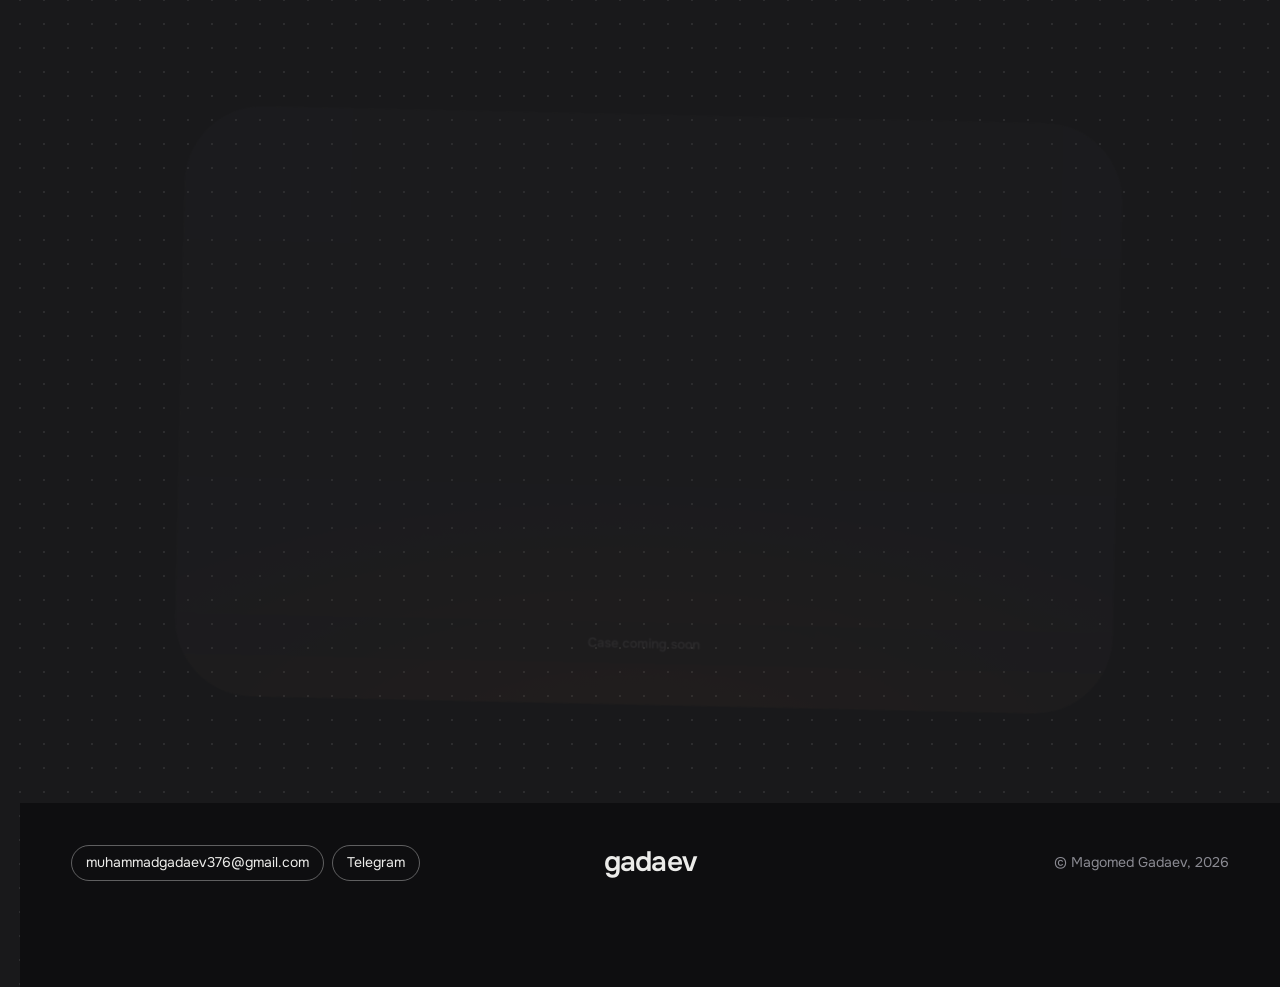
==== commit e2c24283: "Второй мокап на карточке ресторана вместо пустого фона Карточка была единственной с одним объектом, " ====
--- a/index.html
+++ b/index.html
@@ -12,7 +12,7 @@
 <link rel="icon" type="image/svg+xml" href="favicon.svg">
 <link rel="alternate icon" type="image/webp" href="assets/img/portrait-studio.webp?v=57e02b39">
 <link rel="preload" href="assets/fonts/onest.woff" as="font" type="font/woff" crossorigin>
-<link rel="stylesheet" href="assets/site.css?v=c8f5f7e0">
+<link rel="stylesheet" href="assets/site.css?v=a4f07699">
 <link rel="stylesheet" href="assets/figma.css?v=4b697b03">
 <script>
 // Тема и язык до первой отрисовки, чтобы не мигало. Выбор помним в браузере. Тема по умолчанию тёмная, язык — по системе.
@@ -215,7 +215,7 @@
         <div class="fig-card" data-fig="Case / L.Restaurant">
 
           <article class="case case--rest" style="--glow: 16 185 129" data-trailer>
-          <header class="case__head">
+                    <header class="case__head">
             <ul class="chips">
               <li><span lang="ru">Для сотрудников</span><span lang="en">Staff app</span></li>
               <li>2024–2026</li>
@@ -223,12 +223,17 @@
             </ul>
             <h3><span lang="ru">Локали Ресторан <span class="soft">приложение зала и кухни: заказы, меню и тариф доставки</span></span><span lang="en">Lokali Restaurant <span class="soft">an app for the floor and the kitchen: orders, menu and delivery tariff</span></span></h3>
           </header>
-          <div class="case__demo case__demo--video">
-            <div class="phone phone--video"><div class="phone__screen">
-            <video muted playsinline loop preload="metadata" poster="assets/img/rest/trailer-poster.webp?v=94203fa3" aria-label="Ролик: путь по приложению ресторана от списка заказов до стоп-листа">
-              <source src="assets/video/rest-trailer.mp4?v=45324979" type="video/mp4">
-            </video>
-          </div></div>
+          <div class="case__demo case__demo--duo">
+            <div class="case__duo">
+              <div class="case__duo-demo"><div class="phone"><div class="phone__screen">
+                <img src="assets/img/rest/cover-tariff.webp?v=f27e156b" width="750" height="1624" alt="Экран «Условия доставки»: базовая цена с доплатой за километр и зона на карте" loading="lazy" decoding="async"><span class="phone__island" aria-hidden="true"></span>
+              </div></div></div>
+              <div class="phone phone--video"><div class="phone__screen">
+                <video muted playsinline loop preload="metadata" poster="assets/img/rest/trailer-poster.webp?v=94203fa3" aria-label="Ролик: путь по приложению ресторана от списка заказов до стоп-листа">
+                  <source src="assets/video/rest-trailer.mp4?v=45324979" type="video/mp4">
+                </video>
+              </div></div>
+            </div>
           </div>
           <a class="btn btn--quiet case__open" href="rest/index.html"><span lang="ru">Открыть кейс</span><span lang="en">Open case</span></a>
         </article>
--- a/assets/site.css
+++ b/assets/site.css
@@ -965,3 +965,12 @@
   .cs-pair .phone { --r: 26px; --pad: 3px; }
   .cs-pair__item:last-child { margin-top: 28px; }
 }
+
+
+/* Карточка ресторана: тариф рядом с роликом, как на обложке кейса */
+.case--rest .case__duo { grid-template-columns: auto auto; justify-content: center; align-items: end; gap: clamp(18px, 3vw, 48px); }
+.case--rest .case__duo-demo { width: auto; }
+.case--rest .case__duo-demo .phone { --r: 30px; --pad: 4px; width: clamp(132px, 15vw, 182px); aspect-ratio: auto; margin-bottom: clamp(16px, 3vw, 44px); }
+.case--rest .case__duo-demo .phone__screen { height: auto; aspect-ratio: 375 / 812; background: var(--surface); }
+.case--rest .case__duo-demo .phone img { display: block; width: 100%; height: auto; }
+.case--rest .case__duo .phone--video { --r: 34px; --pad: 4px; width: clamp(168px, 19vw, 232px); }
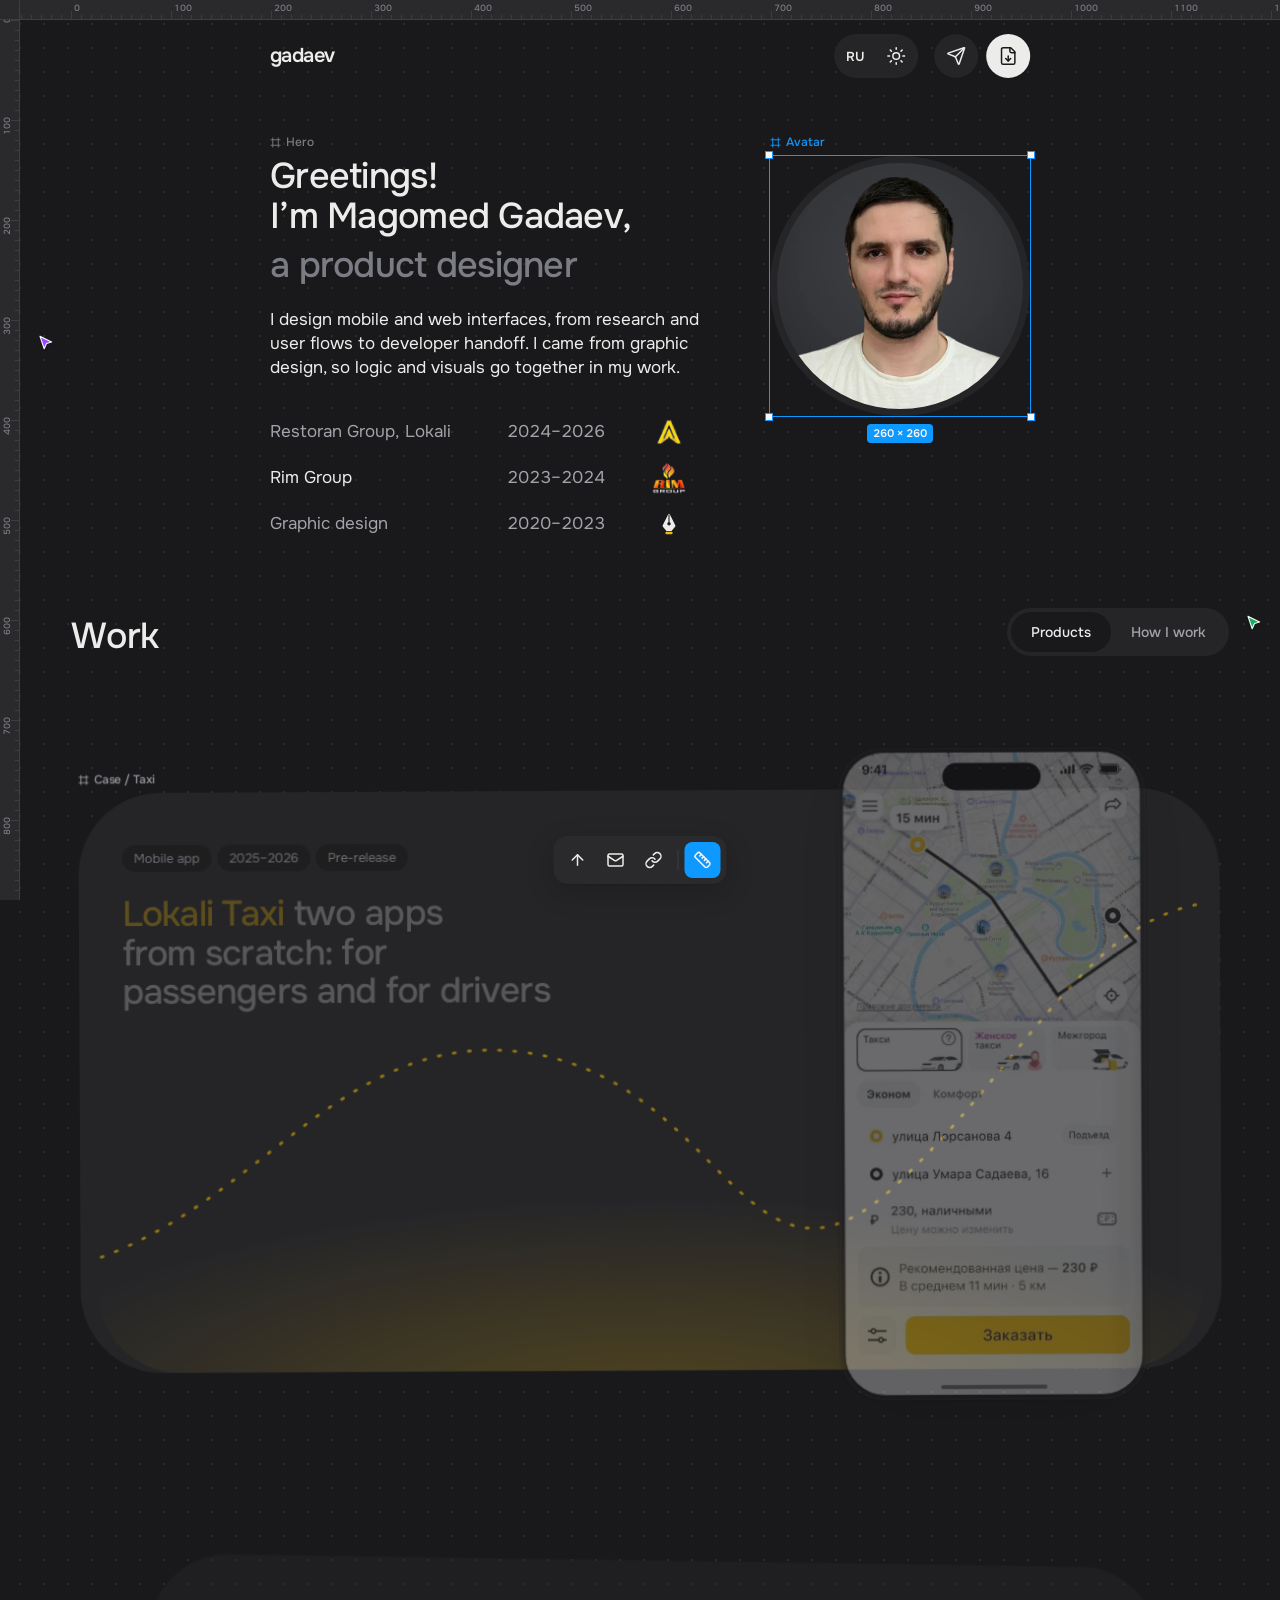
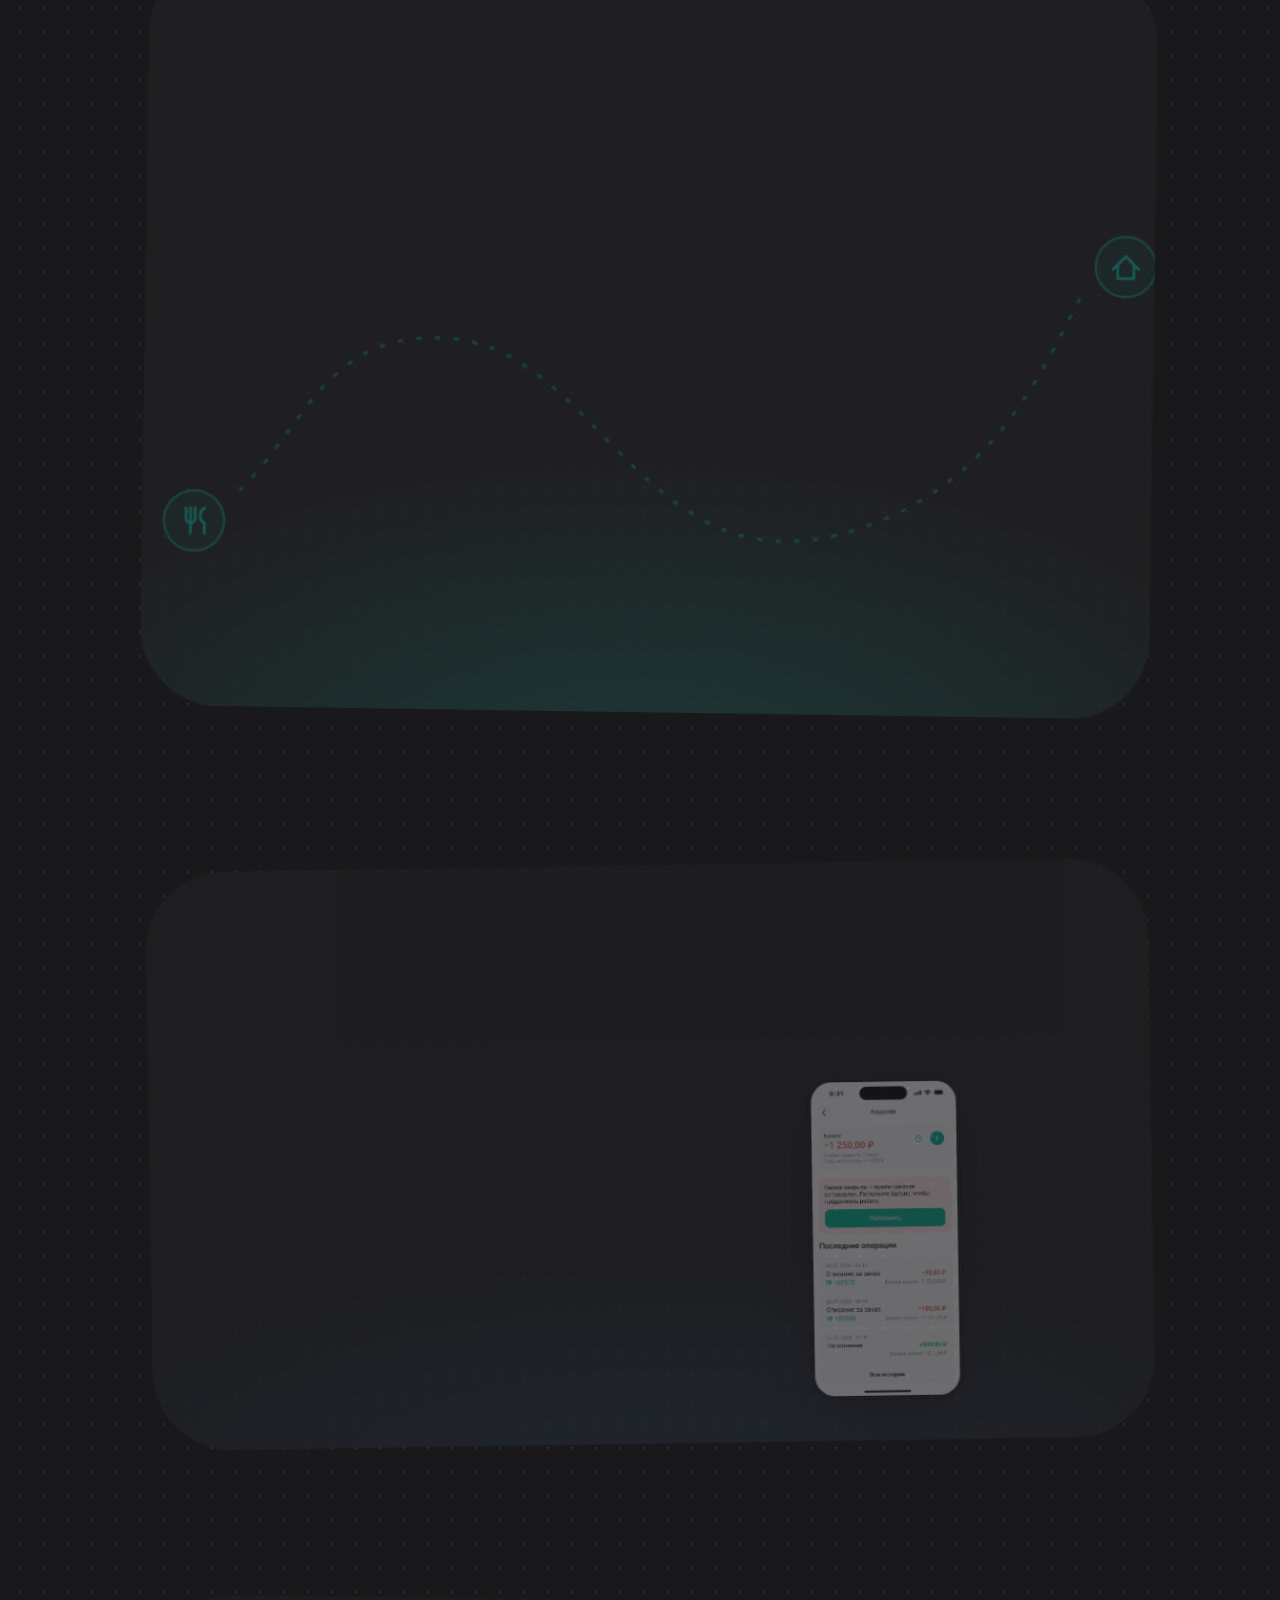
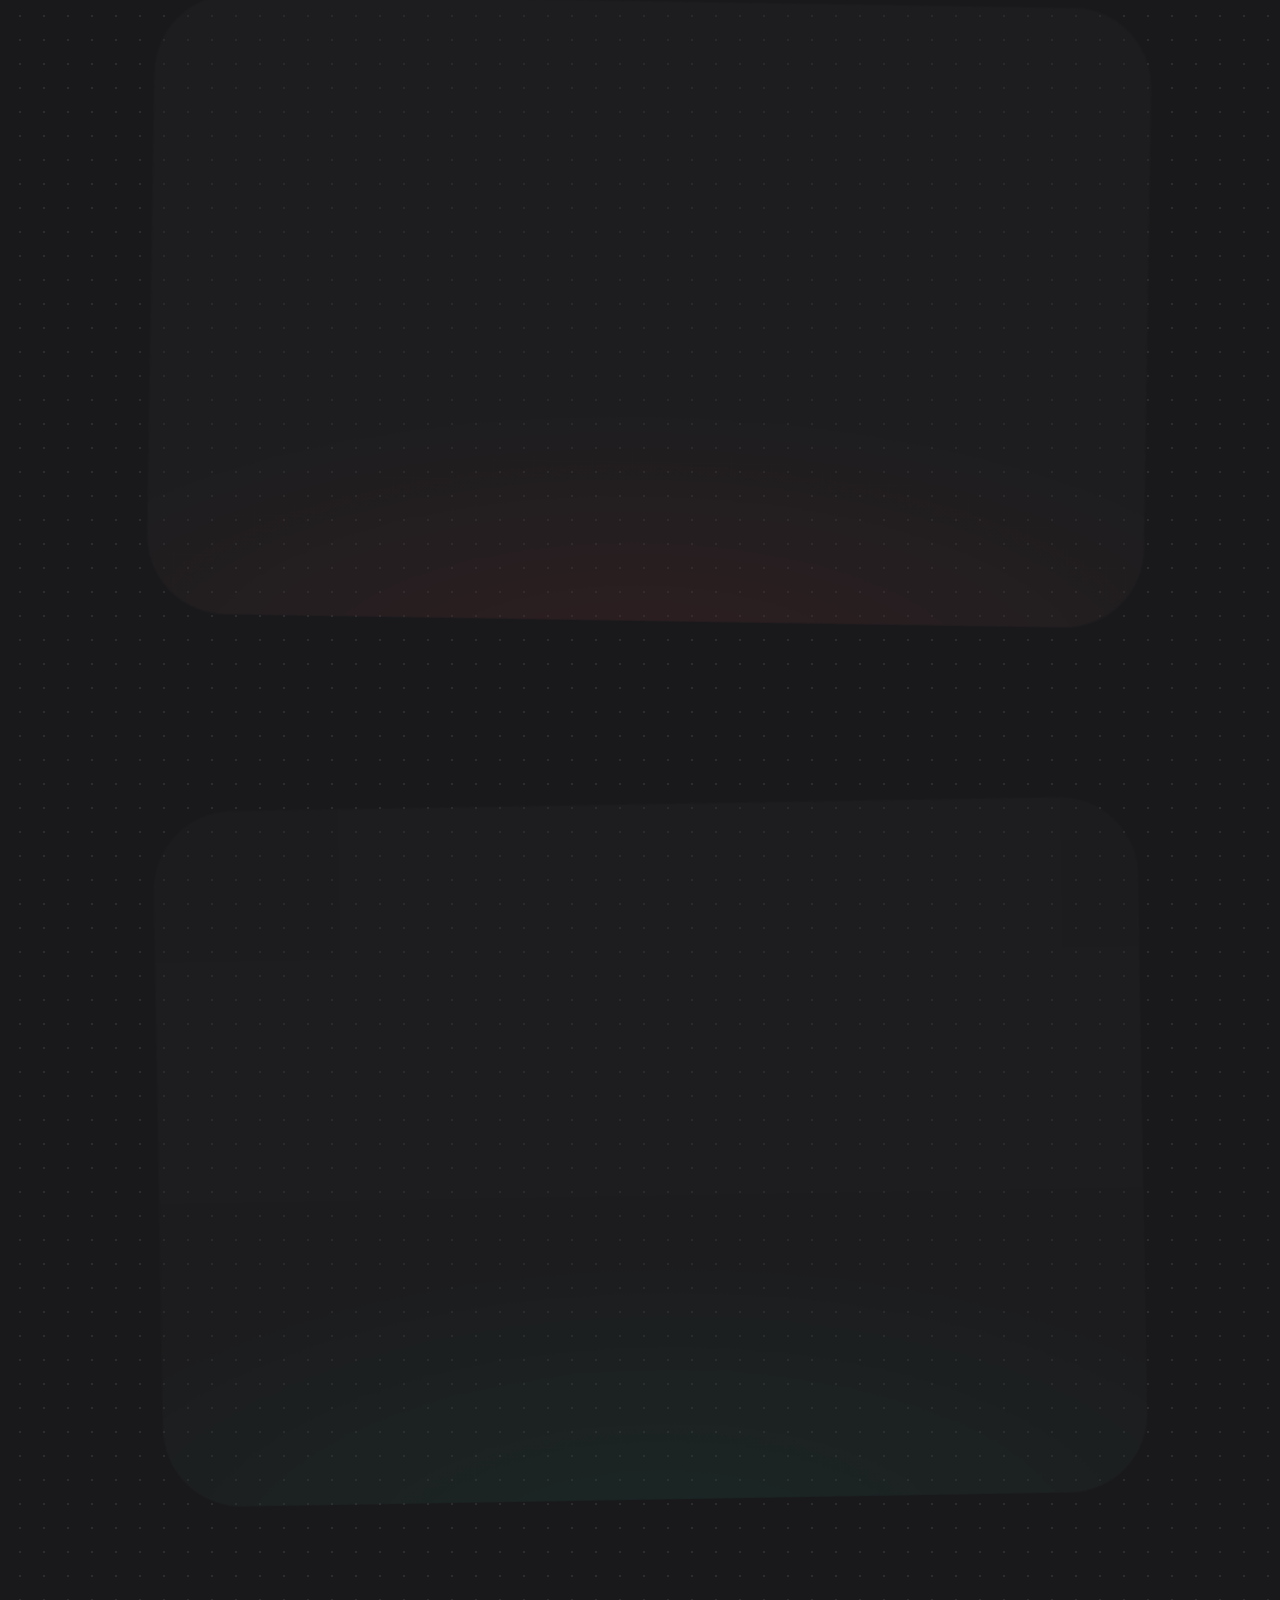
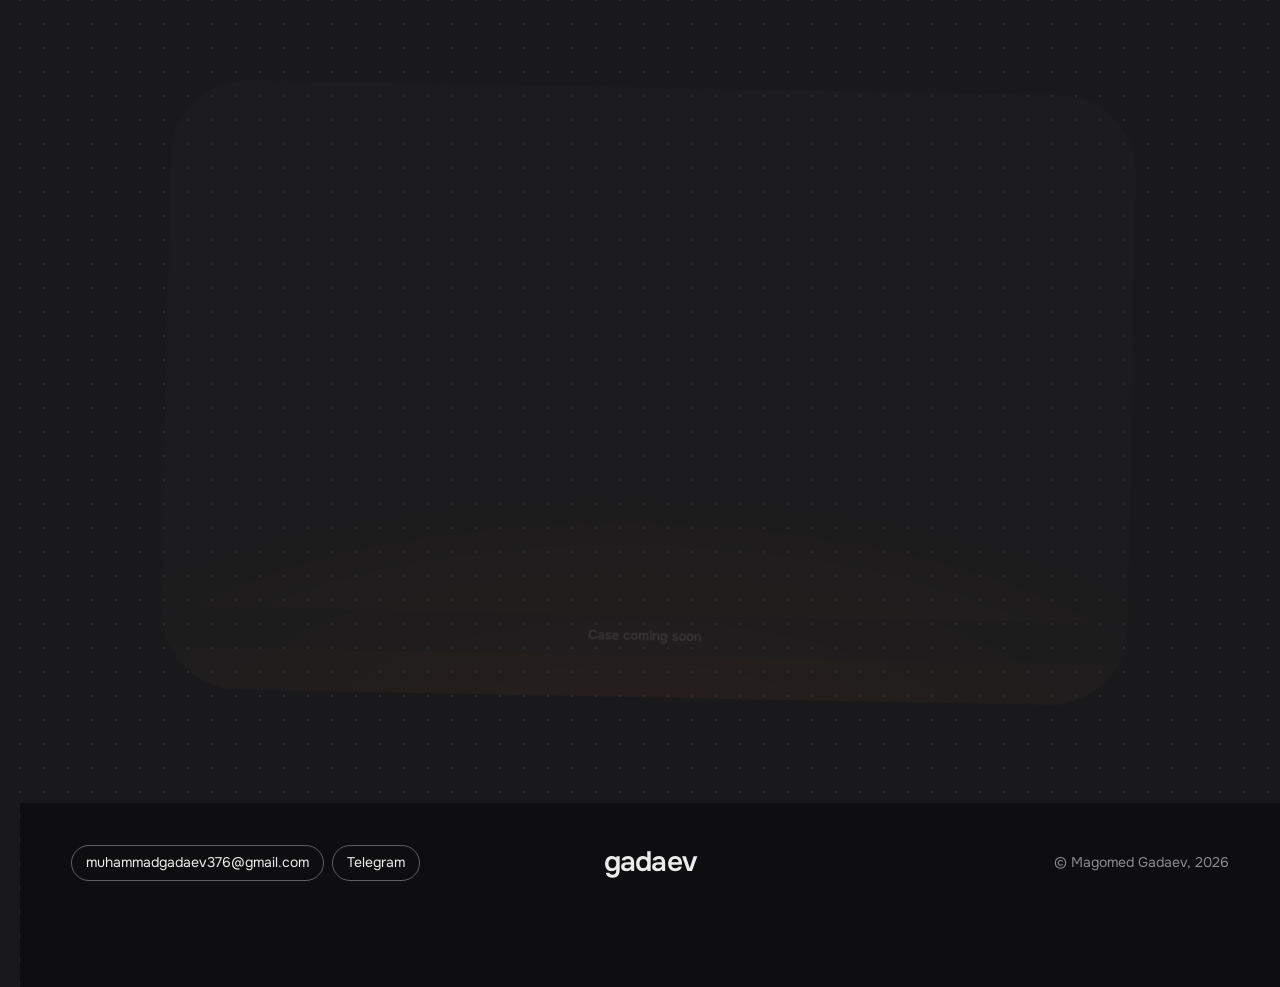
==== commit 044f0ed3: "В ролике Crispy глава «Лента» показывает сам Crispy Там стояла главная Локали Еды с каталогом рестор" ====
--- a/index.html
+++ b/index.html
@@ -201,7 +201,7 @@
             </div></div>
               <div class="phone phone--video"><div class="phone__screen">
                 <video muted playsinline loop preload="metadata" poster="assets/img/crispy/trailer-poster.webp?v=7810a8c8" aria-label="Ролик: путь заказа в Crispy от заставки до выбора точки самовывоза">
-                  <source src="assets/video/crispy-trailer.mp4?v=6a31a10f" type="video/mp4">
+                  <source src="assets/video/crispy-trailer.mp4?v=018e7d84" type="video/mp4">
                 </video>
                 <span class="phone__island" aria-hidden="true"></span>
               </div></div>
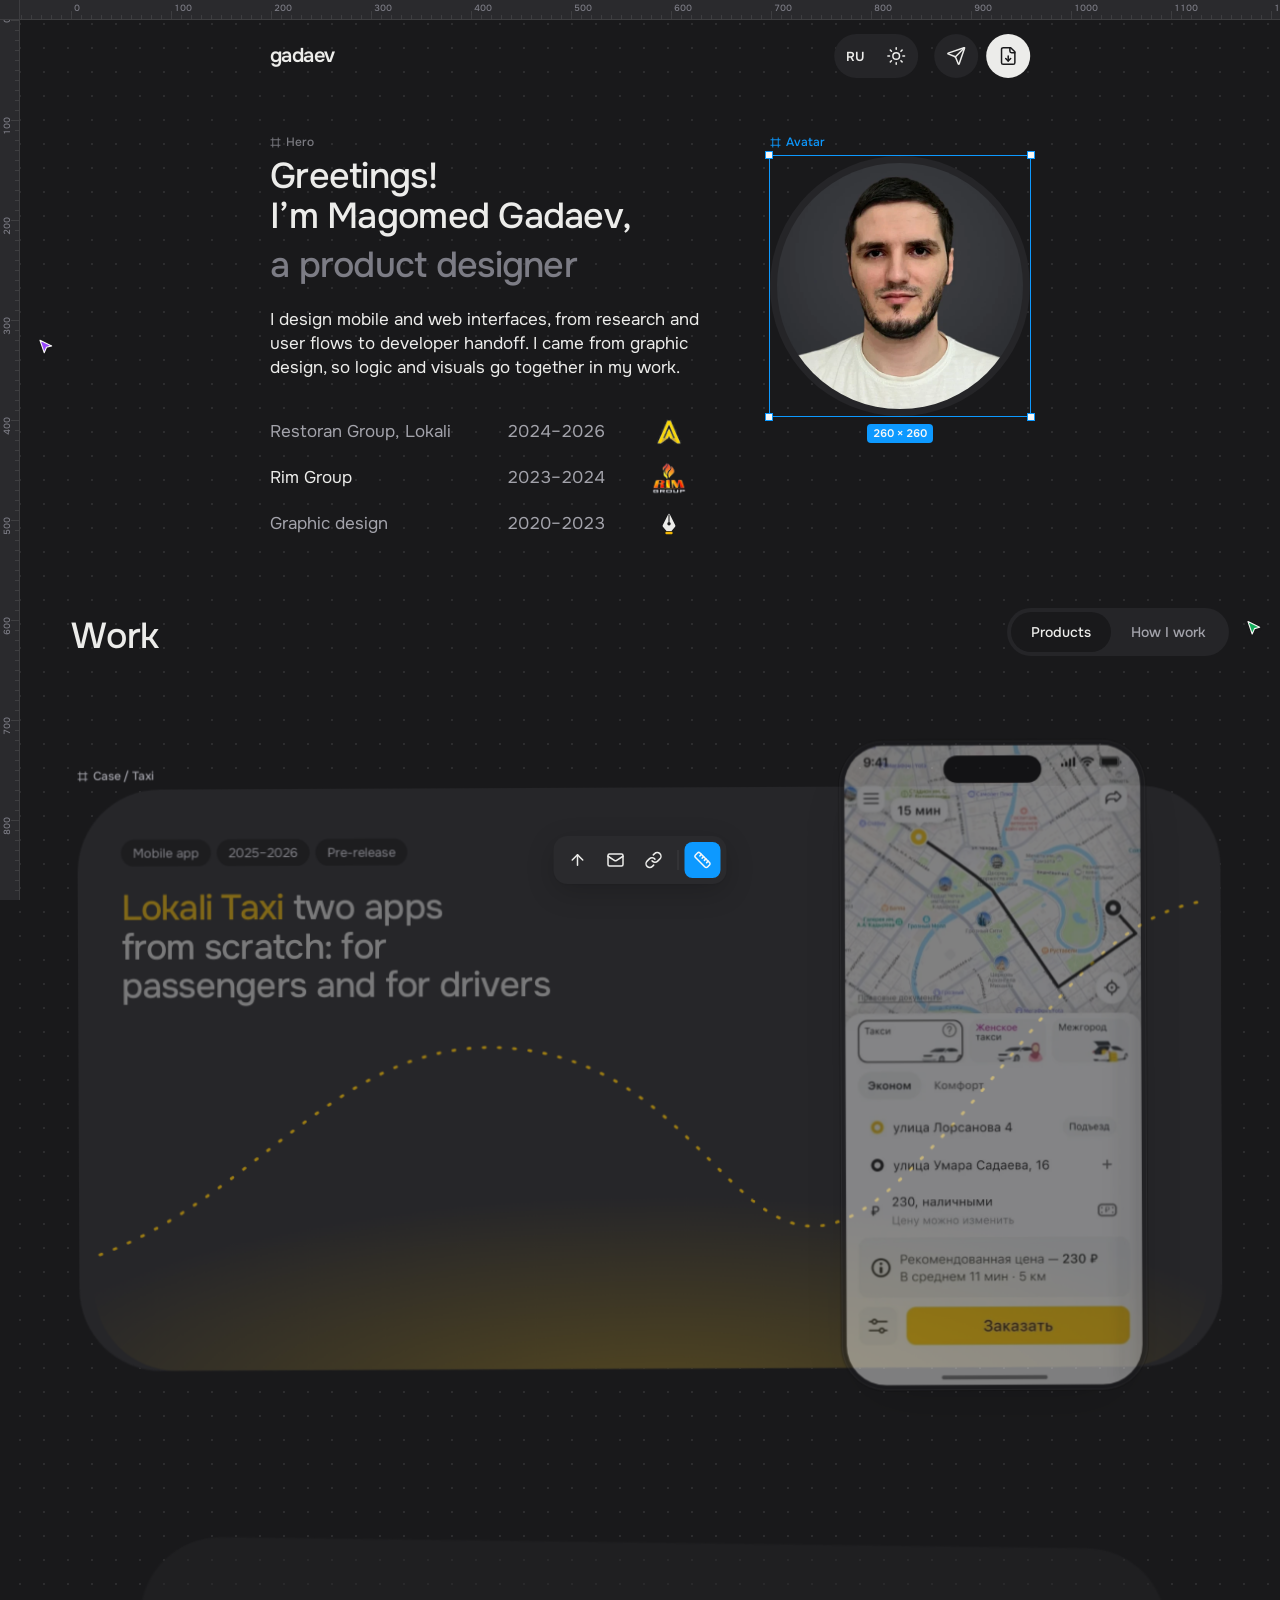
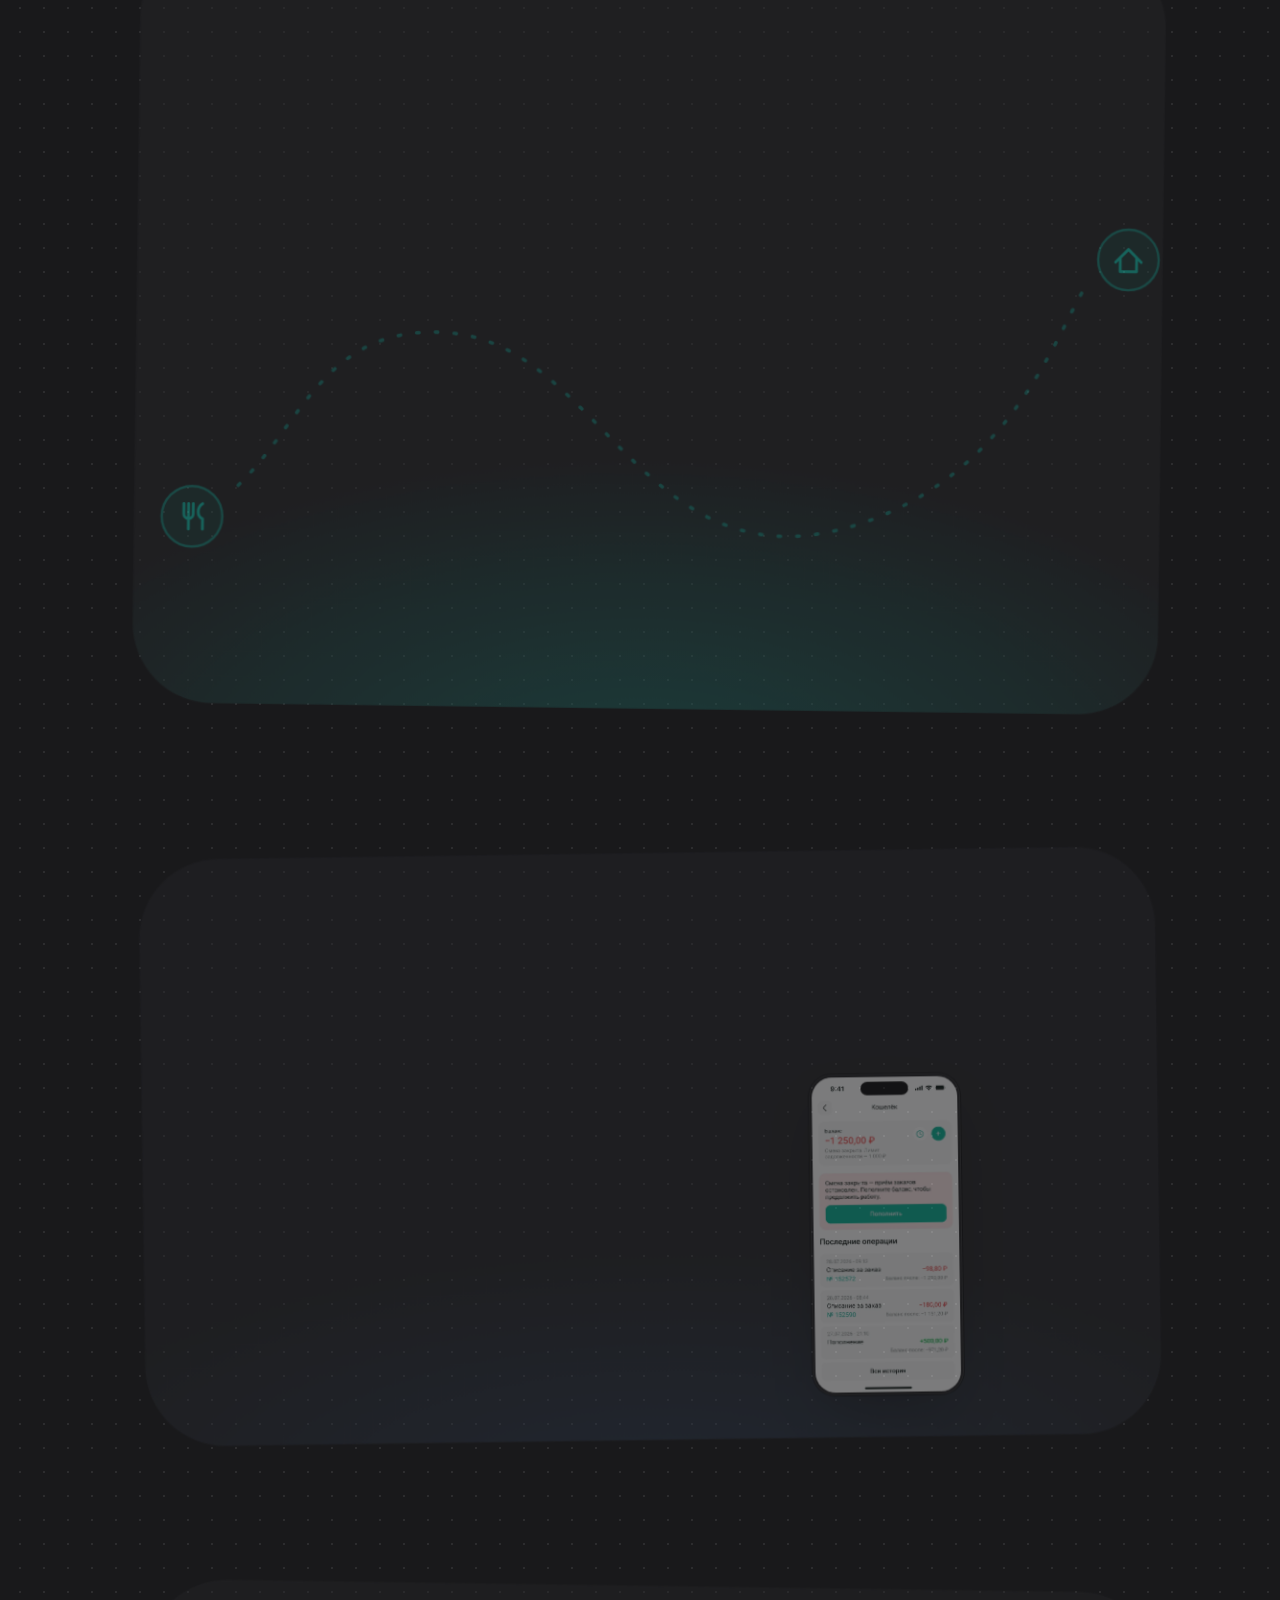
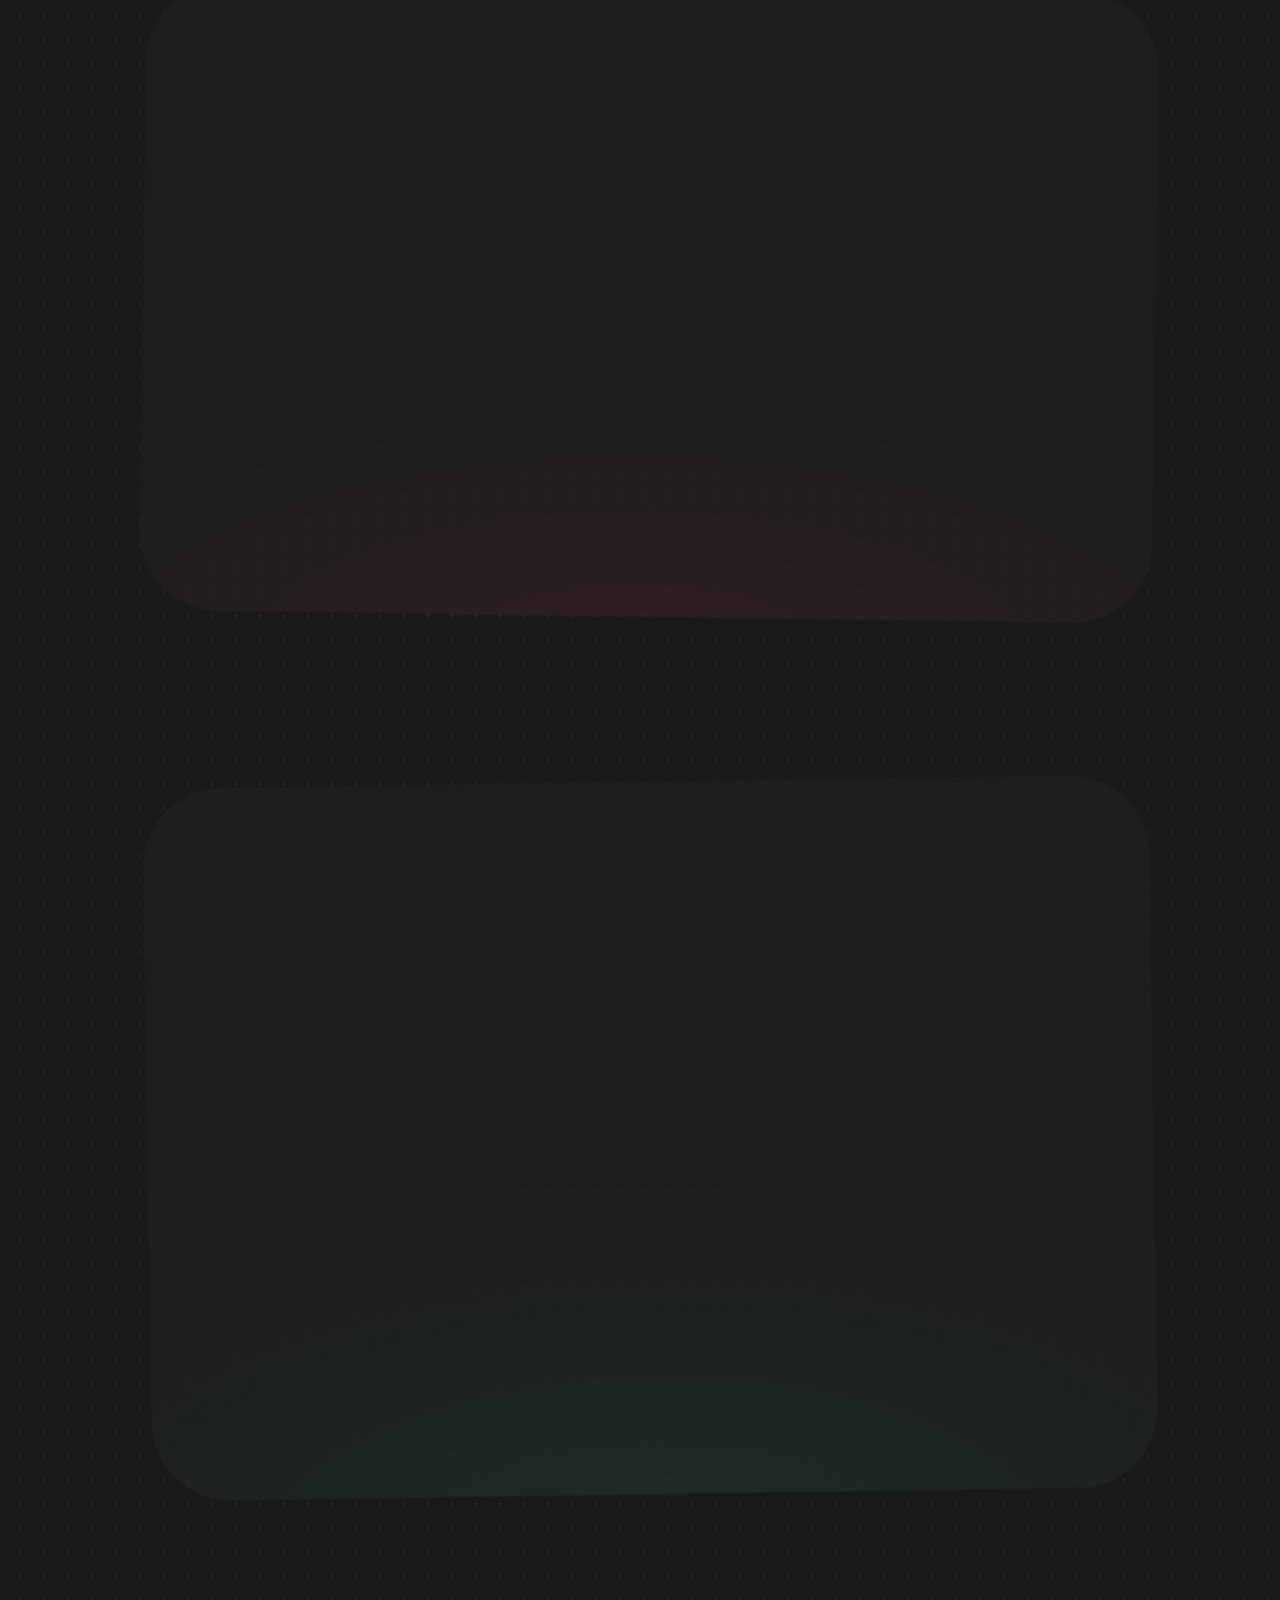
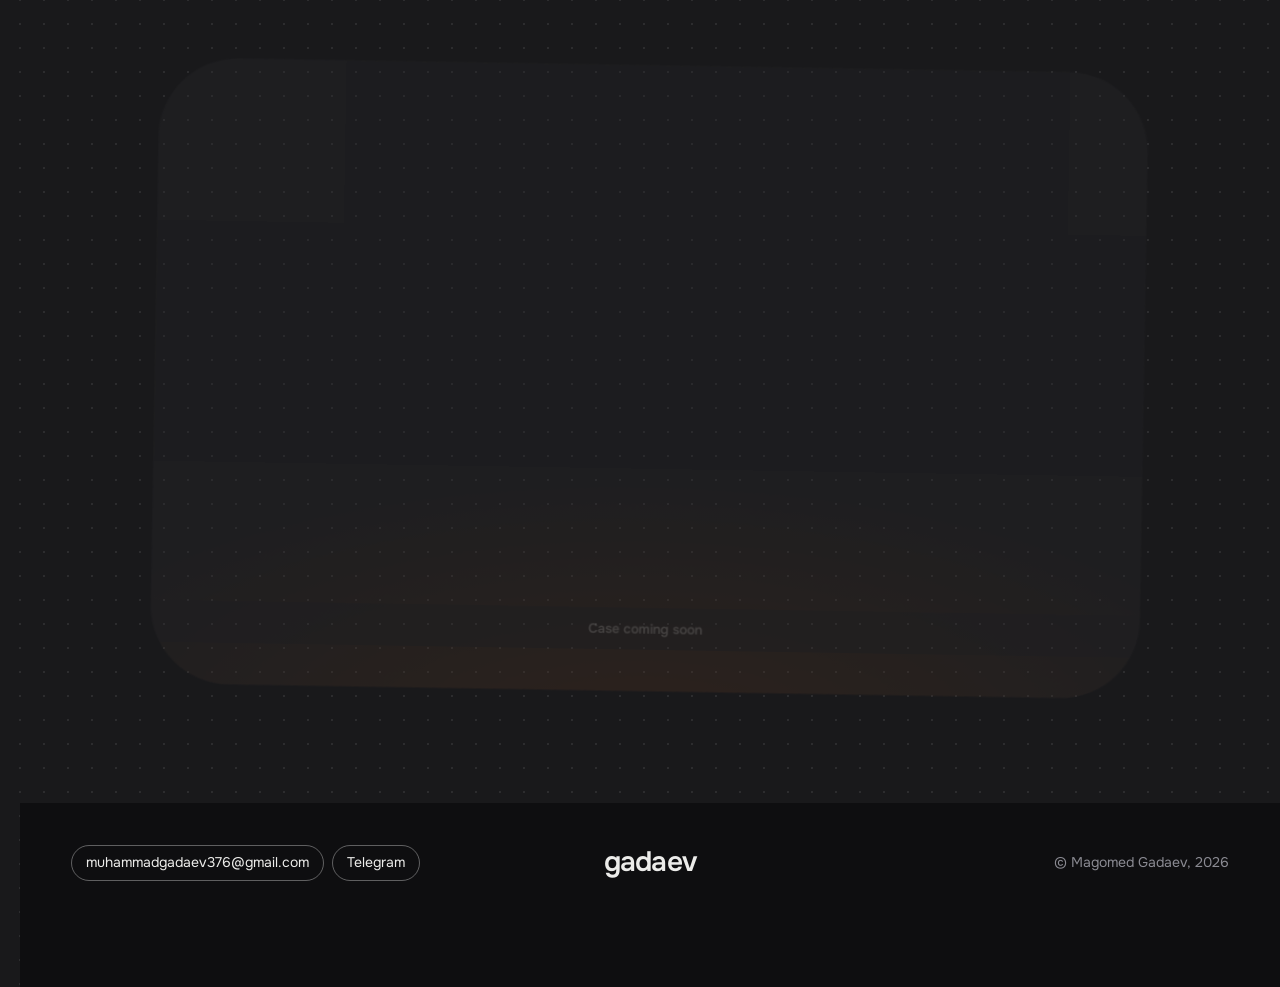
==== commit 71614f68: "Роль на странице такси, 300+ экранов, новое резюме и фото - Такси: роль без «единственного дизайнера" ====
--- a/index.html
+++ b/index.html
@@ -10,7 +10,7 @@
 <meta name="description" content="Проектирую мобильные и веб-интерфейсы: от исследований и пользовательских сценариев до передачи в разработку.">
 <meta name="theme-color" content="#19191B">
 <link rel="icon" type="image/svg+xml" href="favicon.svg">
-<link rel="alternate icon" type="image/webp" href="assets/img/portrait-studio.webp?v=57e02b39">
+<link rel="alternate icon" type="image/webp" href="assets/img/portrait-studio.webp?v=27ec35c5">
 <link rel="preload" href="assets/fonts/onest.woff" as="font" type="font/woff" crossorigin>
 <link rel="stylesheet" href="assets/site.css?v=a4f07699">
 <link rel="stylesheet" href="assets/figma.css?v=4b697b03">
@@ -45,7 +45,7 @@
       <a class="icon-btn" href="https://t.me/creaperson" aria-label="Telegram" title="Telegram">
         <svg viewBox="0 0 24 24" fill="none" stroke="currentColor" stroke-width="1.8" stroke-linecap="round" stroke-linejoin="round" aria-hidden="true"><path d="M14.54 21.69a.5.5 0 0 0 .94-.03l6.5-19a.5.5 0 0 0-.64-.63l-19 6.5a.5.5 0 0 0-.02.93l7.93 3.18a2 2 0 0 1 1.11 1.11z"/><path d="m21.85 2.15-10.94 10.94"/></svg>
       </a>
-      <a class="icon-btn icon-btn--dark" href="assets/gadaev-cv.pdf?v=f227ba24" aria-label="Резюме, PDF / CV, PDF" title="CV, PDF">
+      <a class="icon-btn icon-btn--dark" href="assets/gadaev-cv.pdf?v=6c879d4c" aria-label="Резюме, PDF / CV, PDF" title="CV, PDF">
         <svg viewBox="0 0 24 24" fill="none" stroke="currentColor" stroke-width="1.8" stroke-linecap="round" stroke-linejoin="round" aria-hidden="true"><path d="M15 2H6a2 2 0 0 0-2 2v16a2 2 0 0 0 2 2h12a2 2 0 0 0 2-2V7Z"/><path d="M14 2v4a2 2 0 0 0 2 2h4"/><path d="M12 18v-6"/><path d="m9 15 3 3 3-3"/></svg>
       </a>
     </div>
@@ -67,8 +67,8 @@
       </div>
       <div class="fig-avatar" data-fig="Avatar" data-fig-selected>
       <figure class="portrait reveal" style="--d:120ms">
-        <img class="only-light" src="assets/img/portrait-studio.webp?v=57e02b39" width="640" height="640" alt="Магомед Гадаев">
-        <img class="only-dark" src="assets/img/portrait-studio-dark.webp?v=6c4bc603" width="640" height="640" alt="Магомед Гадаев">
+        <img class="only-light" src="assets/img/portrait-studio.webp?v=27ec35c5" width="640" height="640" alt="Магомед Гадаев">
+        <img class="only-dark" src="assets/img/portrait-studio-dark.webp?v=5ccd2ce7" width="640" height="640" alt="Магомед Гадаев">
       </figure>
       </div>
     </div>
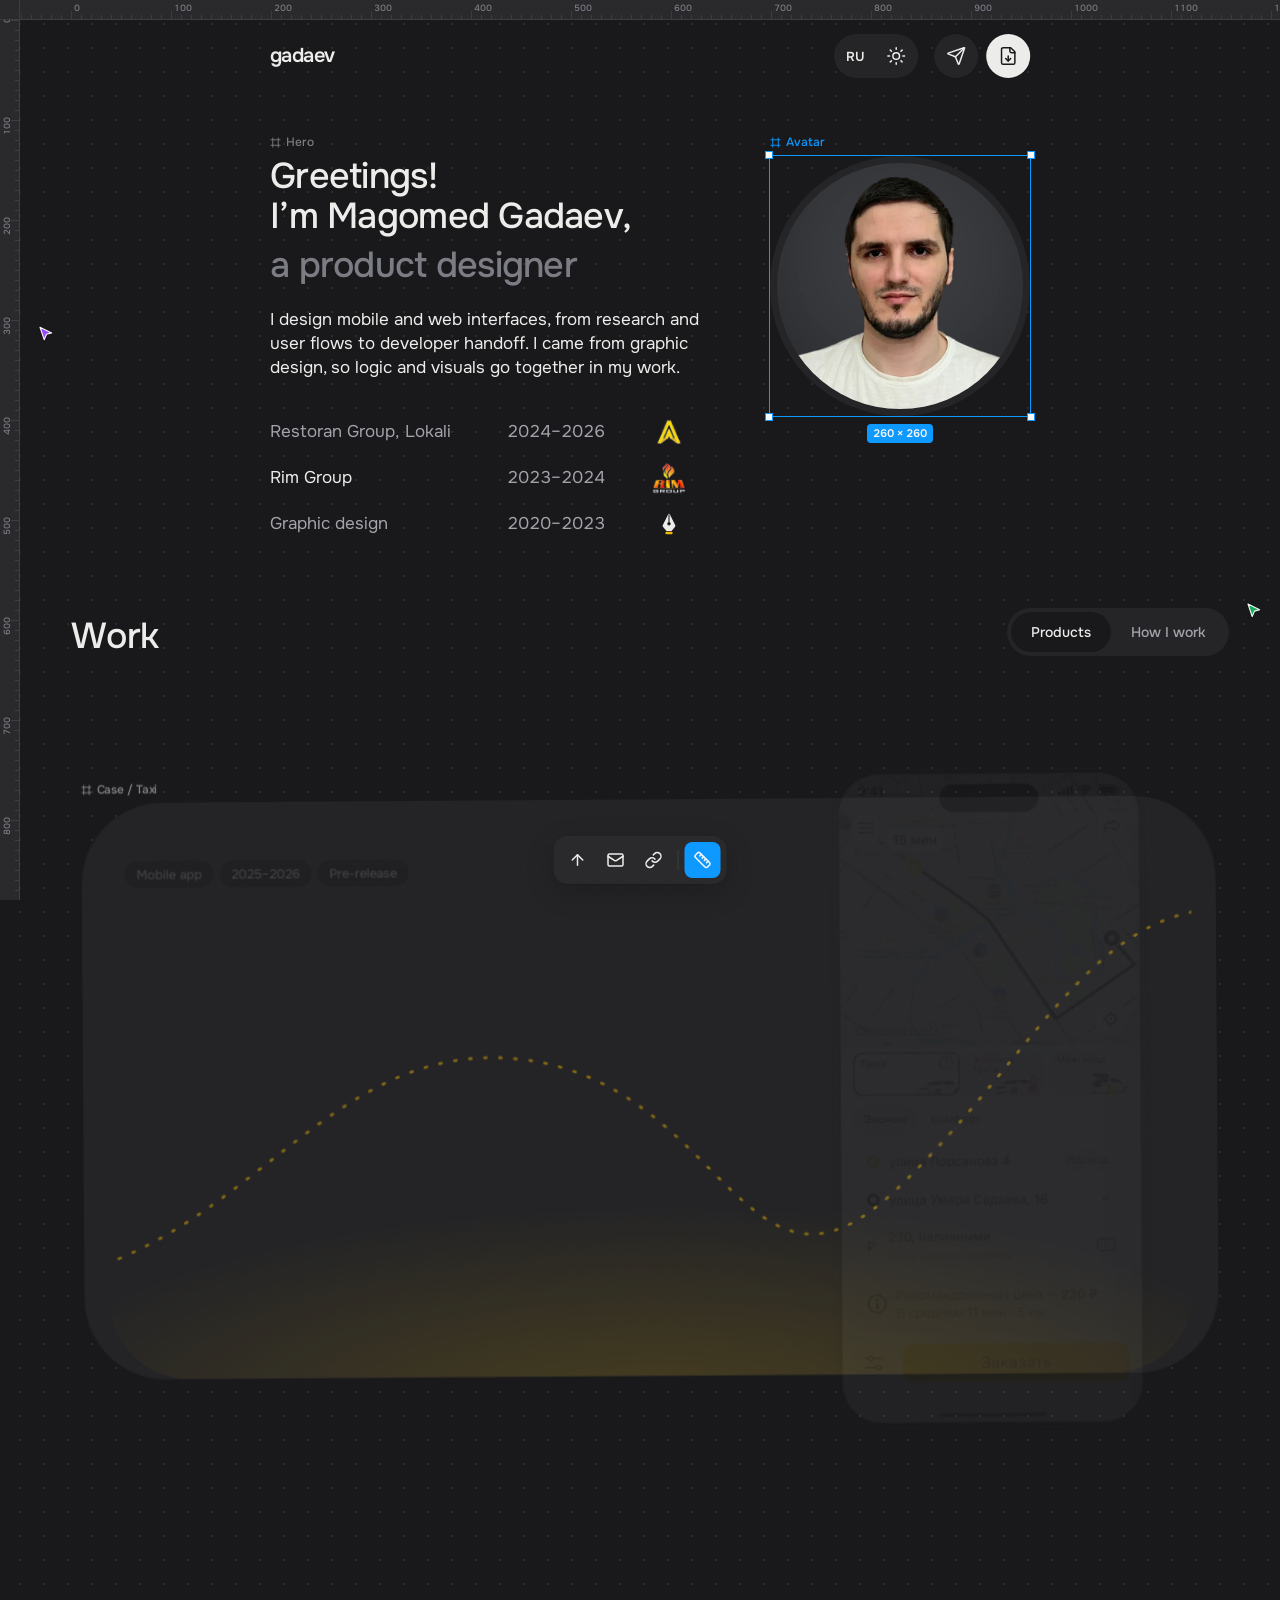
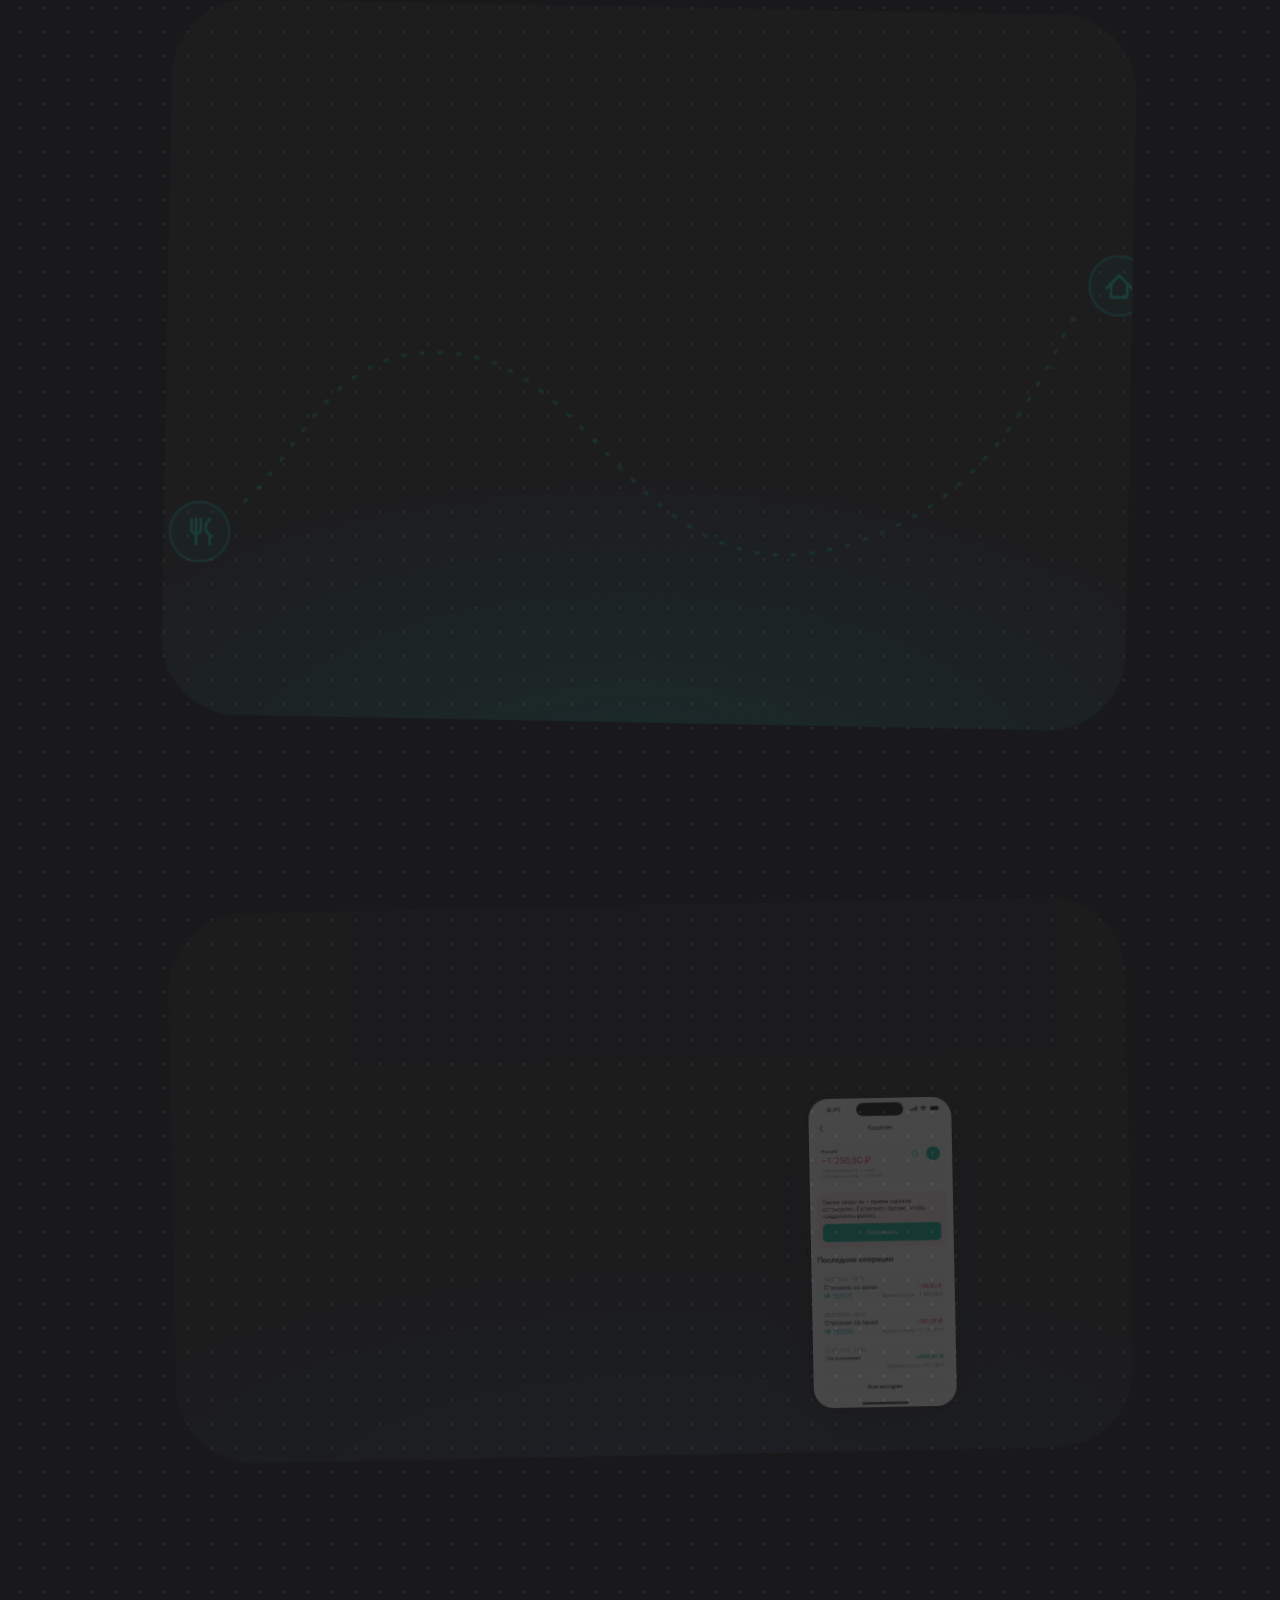
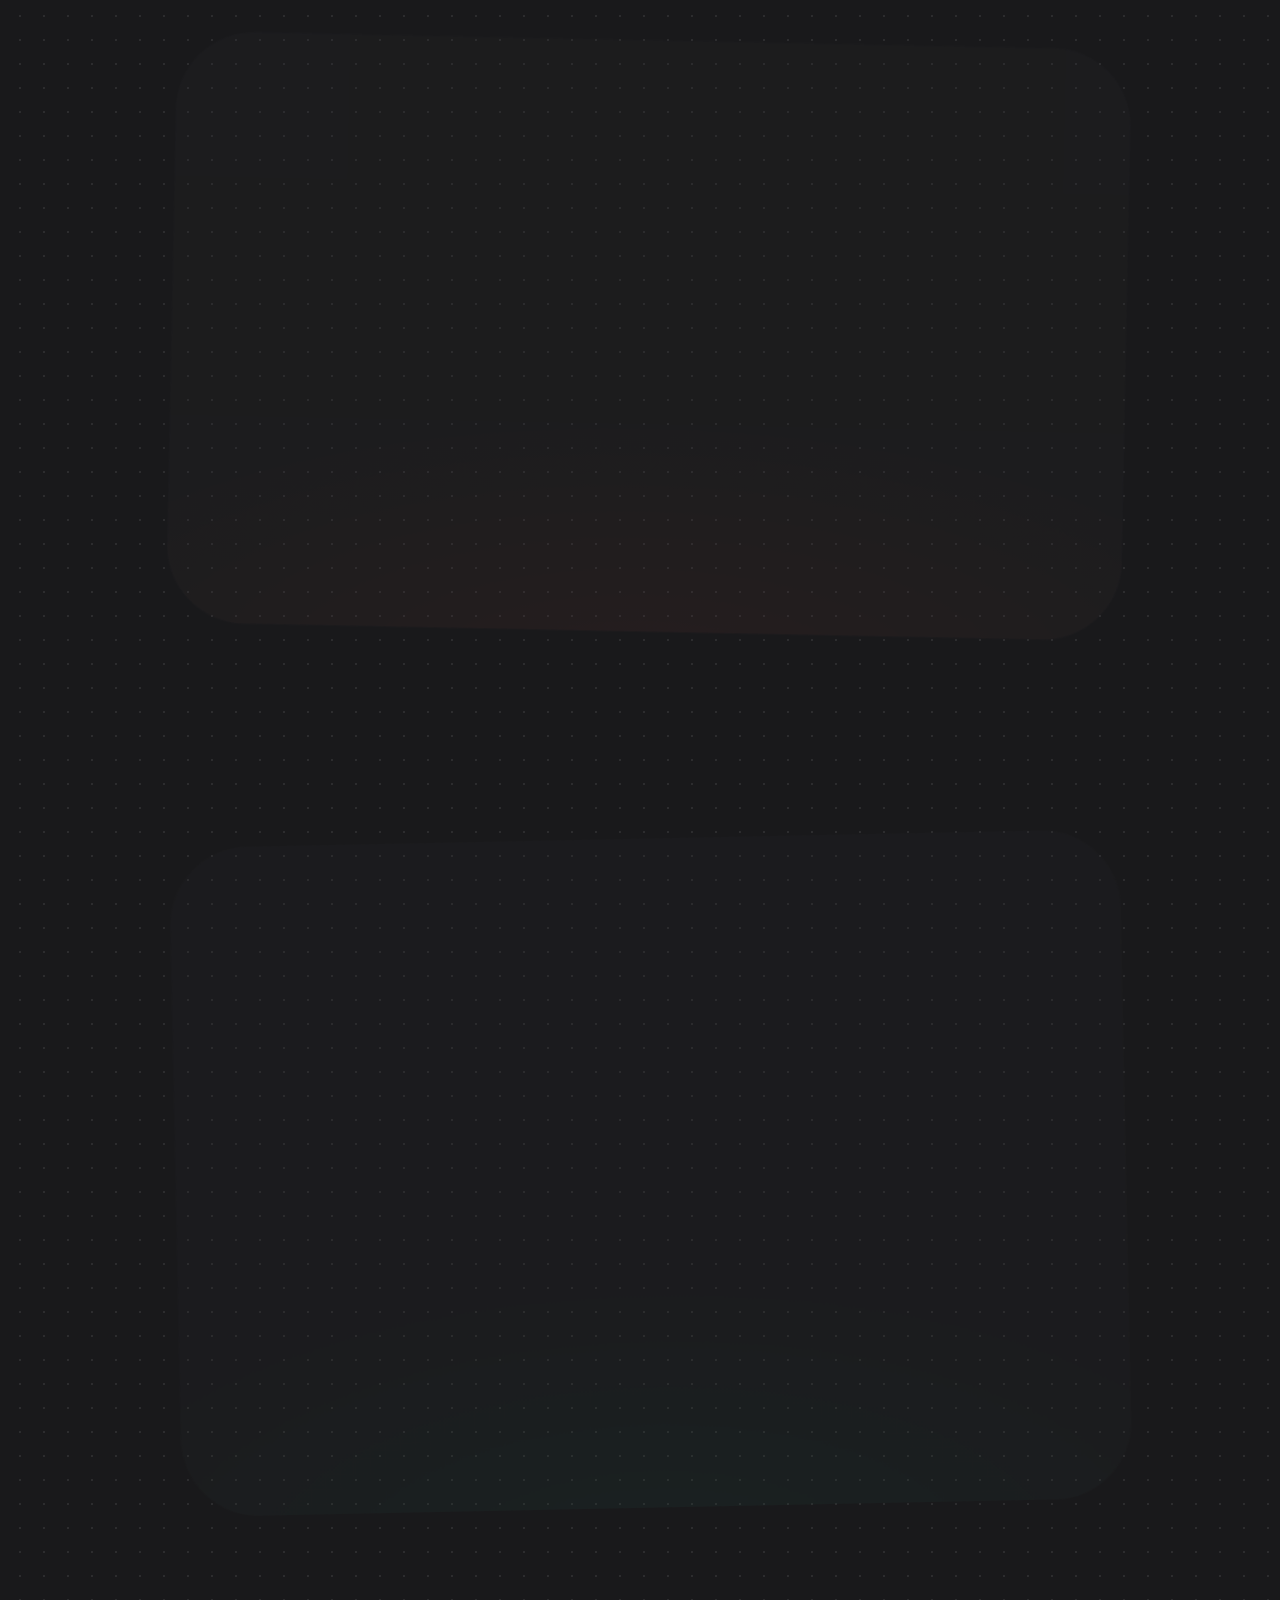
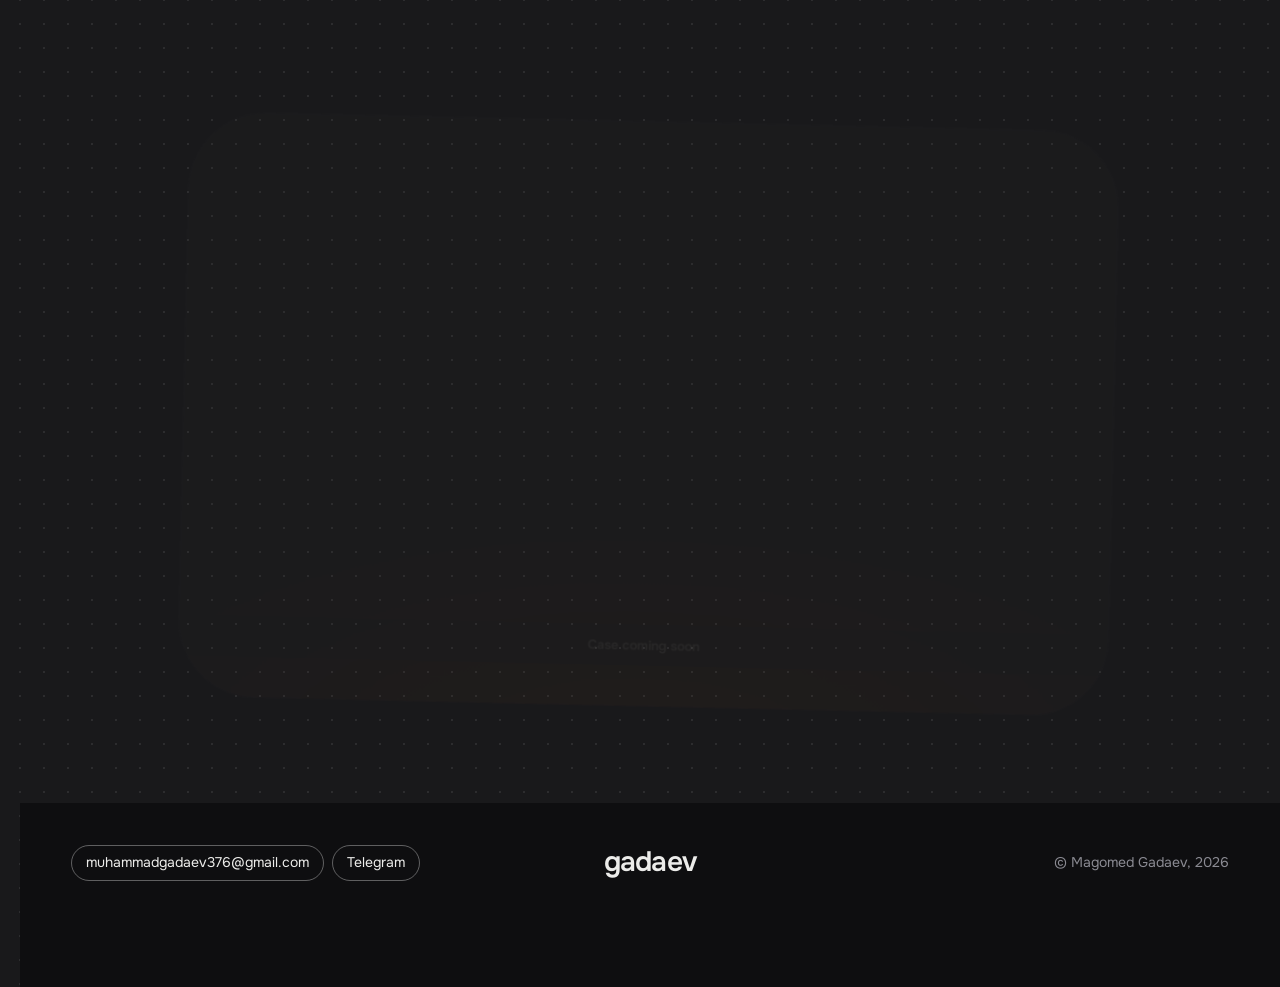
==== commit ab192f72: "Резюме: сравнительный тест вместо A/B Co-Authored-By: Claude Opus 5.5 <noreply@anthropic.com> Claude" ====
--- a/index.html
+++ b/index.html
@@ -45,7 +45,7 @@
       <a class="icon-btn" href="https://t.me/creaperson" aria-label="Telegram" title="Telegram">
         <svg viewBox="0 0 24 24" fill="none" stroke="currentColor" stroke-width="1.8" stroke-linecap="round" stroke-linejoin="round" aria-hidden="true"><path d="M14.54 21.69a.5.5 0 0 0 .94-.03l6.5-19a.5.5 0 0 0-.64-.63l-19 6.5a.5.5 0 0 0-.02.93l7.93 3.18a2 2 0 0 1 1.11 1.11z"/><path d="m21.85 2.15-10.94 10.94"/></svg>
       </a>
-      <a class="icon-btn icon-btn--dark" href="assets/gadaev-cv.pdf?v=6c879d4c" aria-label="Резюме, PDF / CV, PDF" title="CV, PDF">
+      <a class="icon-btn icon-btn--dark" href="assets/gadaev-cv.pdf?v=05c456aa" aria-label="Резюме, PDF / CV, PDF" title="CV, PDF">
         <svg viewBox="0 0 24 24" fill="none" stroke="currentColor" stroke-width="1.8" stroke-linecap="round" stroke-linejoin="round" aria-hidden="true"><path d="M15 2H6a2 2 0 0 0-2 2v16a2 2 0 0 0 2 2h12a2 2 0 0 0 2-2V7Z"/><path d="M14 2v4a2 2 0 0 0 2 2h4"/><path d="M12 18v-6"/><path d="m9 15 3 3 3-3"/></svg>
       </a>
     </div>
